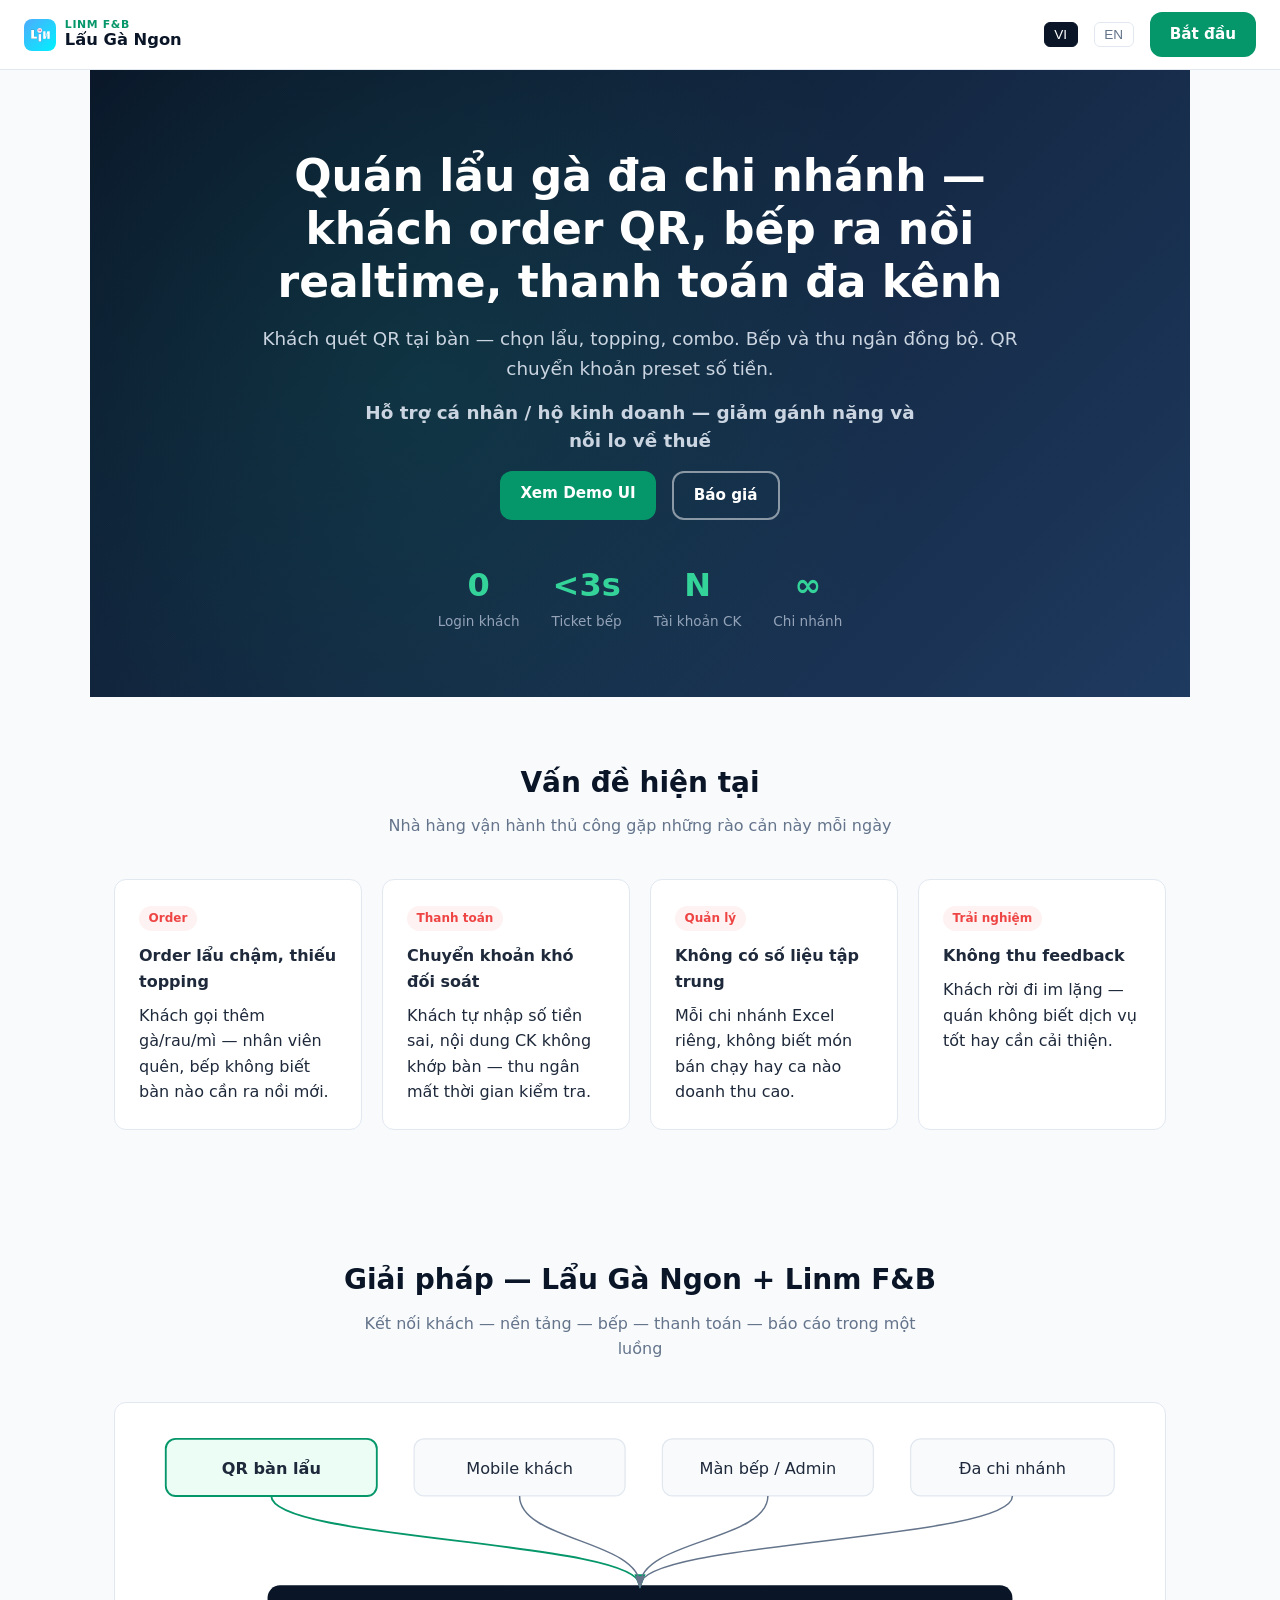
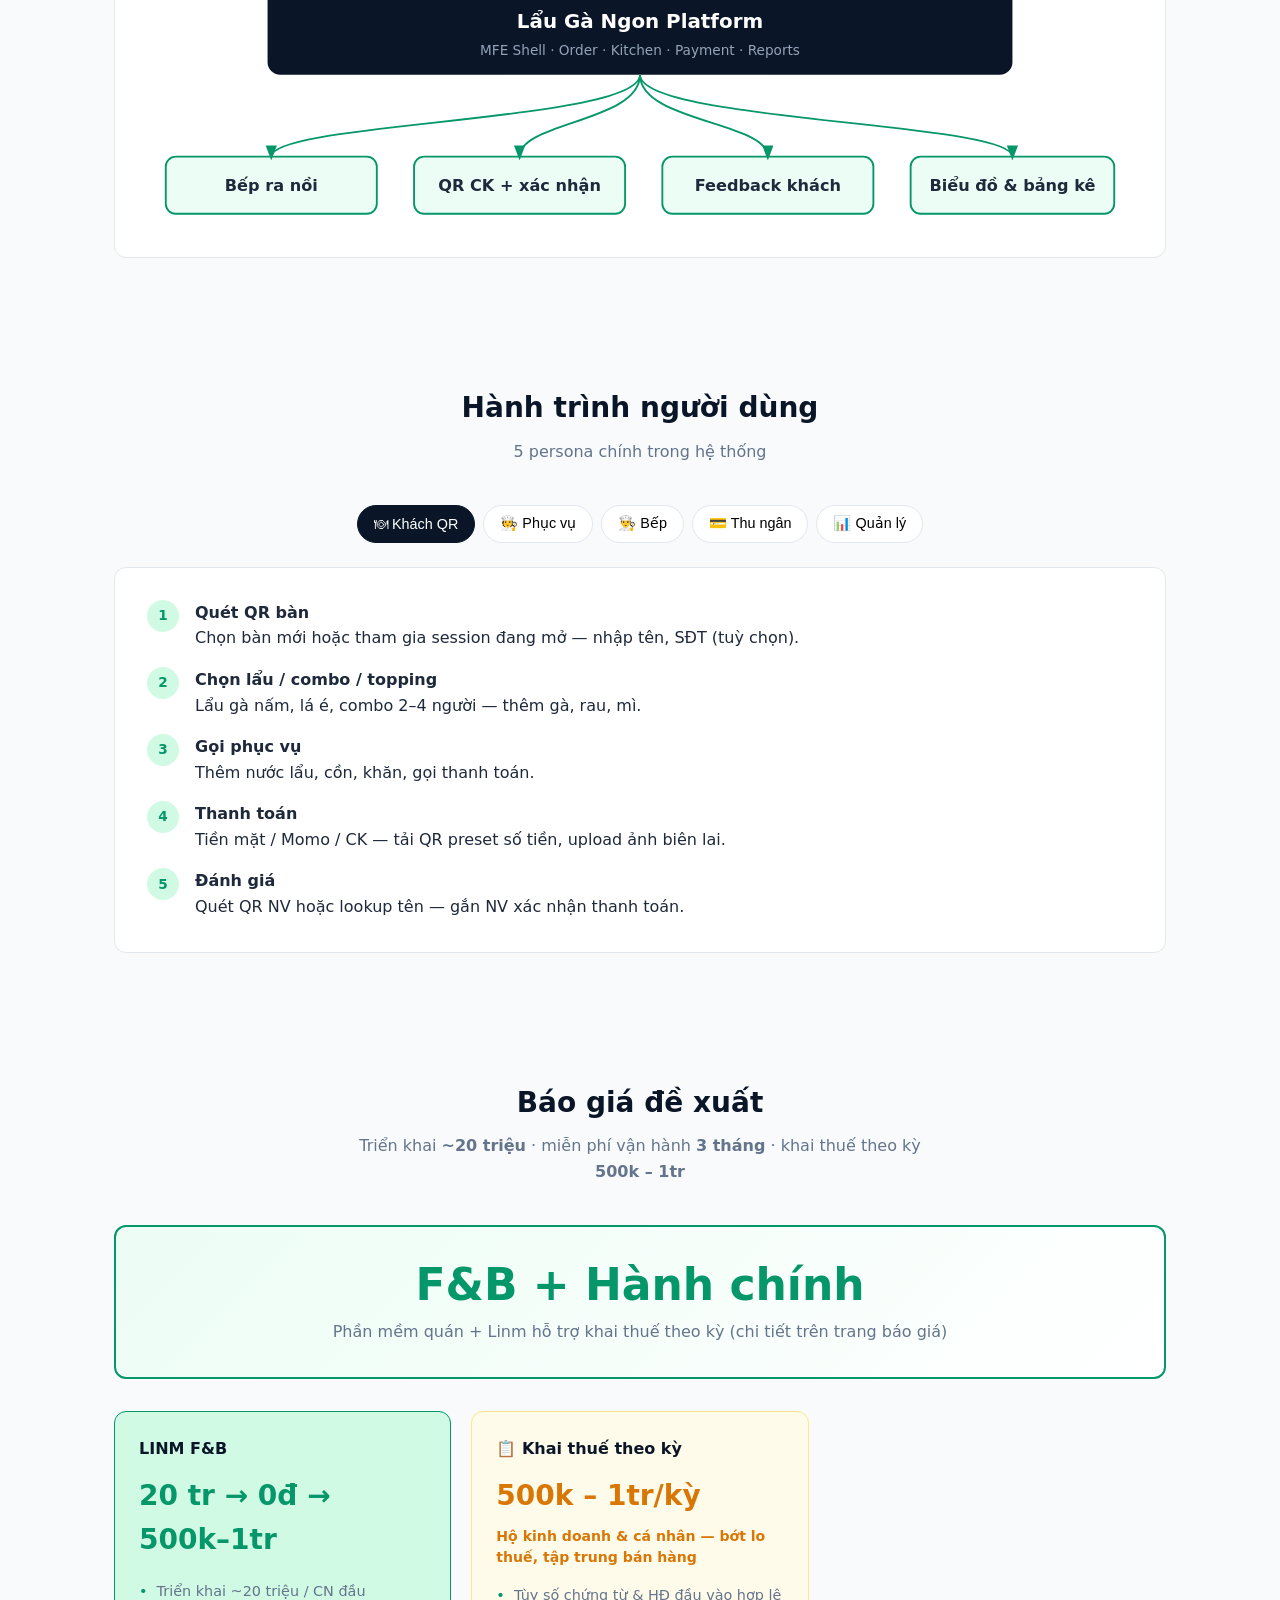
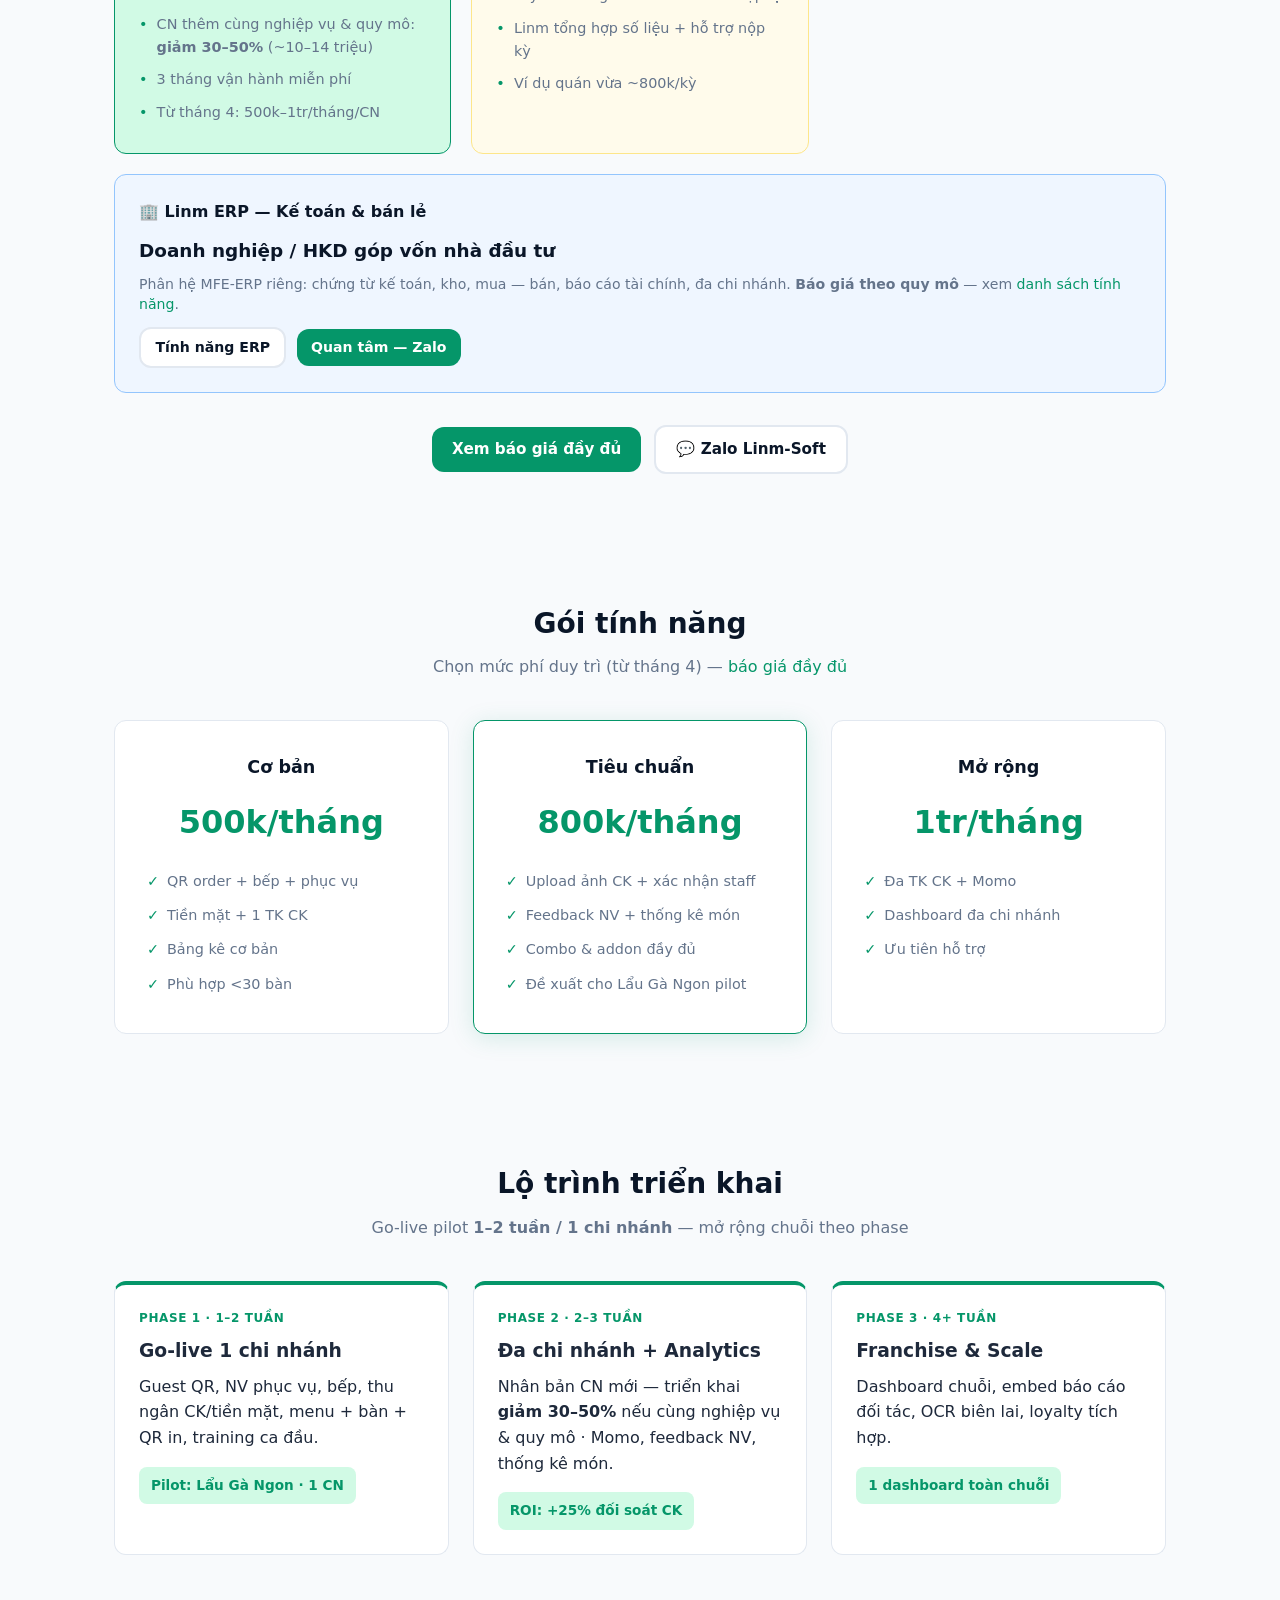
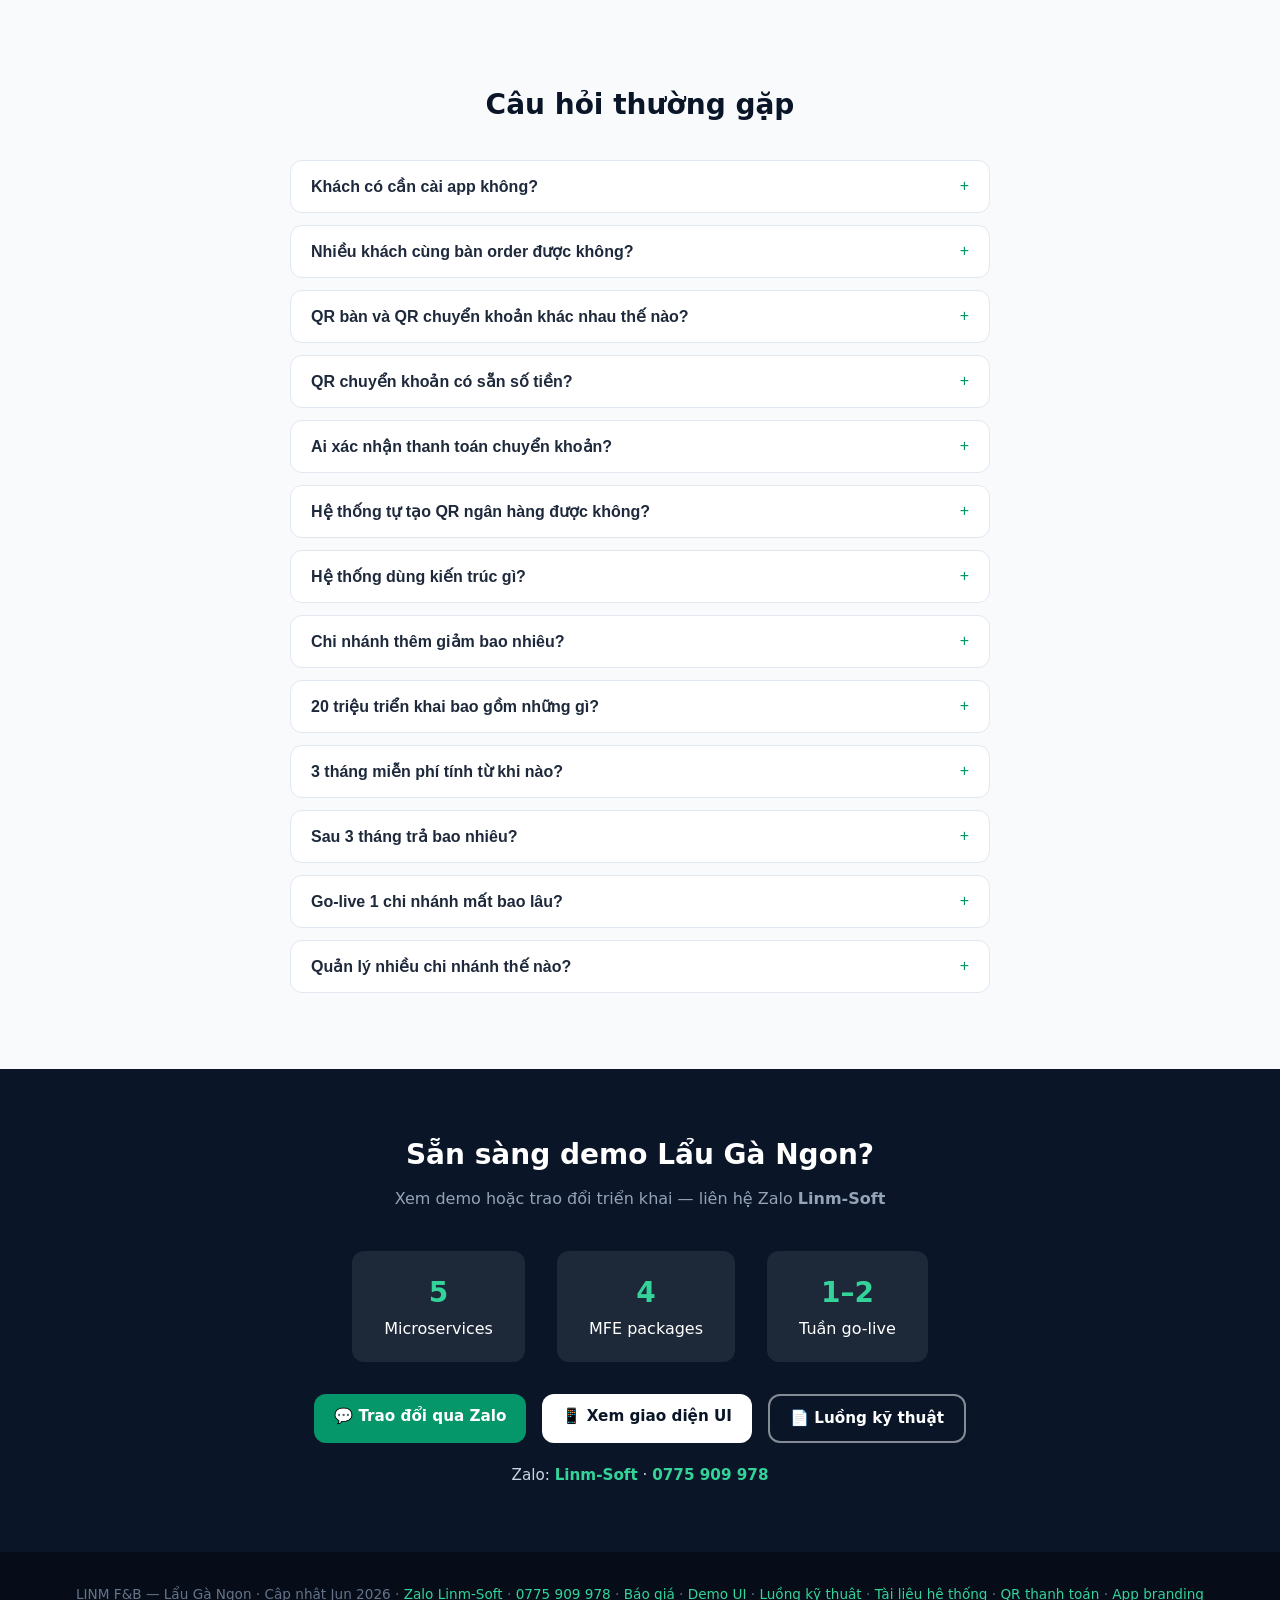
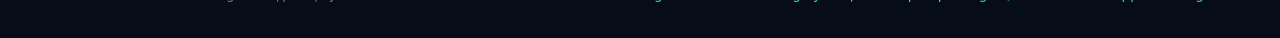
==== index.html @ a2fc127d "fnb-demo@1.0.1 [build #3]" ====
<!DOCTYPE html>
<html lang="vi">
<head>
<meta charset="UTF-8">
<meta name="viewport" content="width=device-width, initial-scale=1.0">
<link rel="icon" href="assets/linm/icon-192.png" type="image/png">
<link rel="apple-touch-icon" href="assets/linm/icon-192.png">
<link rel="stylesheet" href="assets/linm/app-brand.css">
<title>LINM F&amp;B — Lẩu Gà Ngon · Quản lý quán lẩu</title>
<style>
:root {
  --navy:#0a1628; --green:#059669; --green-mid:#34d399;
  --green-light:#d1fae5; --slate:#f8fafc; --slate2:#f1f5f9;
  --border:#e2e8f0; --txt:#1e293b; --txt2:#64748b;
  --red:#ef4444; --red-light:#fef2f2; --amber:#d97706;
  --radius:12px;
}
*,*::before,*::after{box-sizing:border-box;margin:0;padding:0}
html{scroll-behavior:smooth}
body{font-family:system-ui,-apple-system,'Segoe UI',Roboto,sans-serif;color:var(--txt);background:var(--slate);line-height:1.6}
a{color:var(--green);text-decoration:none}
a:hover{text-decoration:underline}

/* Nav */
nav{position:sticky;top:0;z-index:100;background:rgba(255,255,255,.95);backdrop-filter:blur(8px);border-bottom:1px solid var(--border);padding:.75rem 1.5rem;display:flex;align-items:center;justify-content:space-between;flex-wrap:wrap;gap:.5rem}
.logo{font-weight:800;font-size:1.25rem;color:var(--navy)}
.nav-right{display:flex;align-items:center;gap:1rem}
.lang-btn{background:none;border:1px solid var(--border);padding:.25rem .6rem;border-radius:6px;cursor:pointer;font-size:.85rem;color:var(--txt2)}
.lang-btn.active{background:var(--navy);color:#fff;border-color:var(--navy)}
.btn{display:inline-block;padding:.65rem 1.25rem;border-radius:var(--radius);font-weight:600;cursor:pointer;border:none;font-size:.95rem;text-decoration:none}
.btn-primary{background:var(--green);color:#fff}
.btn-primary:hover{background:#047857;text-decoration:none}
.btn-outline{background:#fff;color:var(--navy);border:2px solid var(--border)}
.btn-outline:hover{border-color:var(--green);text-decoration:none}
.hero .btn-outline,#cta .btn-outline{background:transparent;color:#fff;border-color:rgba(255,255,255,.5)}
.hero .btn-outline:hover,#cta .btn-outline:hover{background:rgba(255,255,255,.12);border-color:#fff;color:#fff;text-decoration:none}

/* Hero */
.hero{position:relative;overflow:hidden;background:linear-gradient(135deg,var(--navy) 0%,#1e3a5f 100%);color:#fff;padding:5rem 1.5rem 4rem;text-align:center}
.hero::before{position:absolute;inset:0;pointer-events:none;content:'';background:radial-gradient(circle at 30% 50%,rgba(5,150,105,.15),transparent 60%)}
.hero-inner{position:relative;max-width:800px;margin:0 auto}
.hero h1{font-size:clamp(1.75rem,5vw,2.75rem);margin-bottom:1rem;line-height:1.2}
.hero p{font-size:1.15rem;color:#cbd5e1;margin-bottom:1rem}
.hero-slogan{font-size:1.05rem;color:var(--green-mid);font-weight:600;margin-bottom:1.75rem;line-height:1.5;max-width:36rem;margin-left:auto;margin-right:auto}
.hero-btns{display:flex;gap:1rem;justify-content:center;flex-wrap:wrap;margin-bottom:2.5rem}
.hero-stats{display:flex;gap:2rem;justify-content:center;flex-wrap:wrap}
.stat{text-align:center}
.stat-num{font-size:2rem;font-weight:800;color:var(--green-mid)}
.stat-label{font-size:.85rem;color:#94a3b8}

/* Sections */
section{padding:4rem 1.5rem;max-width:1100px;margin:0 auto}
section h2{font-size:1.75rem;color:var(--navy);margin-bottom:.5rem;text-align:center}
.section-sub{text-align:center;color:var(--txt2);margin-bottom:2.5rem;max-width:600px;margin-left:auto;margin-right:auto}

/* Pain cards */
.pain-grid{display:grid;grid-template-columns:repeat(auto-fit,minmax(240px,1fr));gap:1.25rem}
.pain-card{background:#fff;border:1px solid var(--border);border-radius:var(--radius);padding:1.5rem}
.pain-tag{display:inline-block;background:var(--red-light);color:var(--red);font-size:.75rem;font-weight:700;padding:.2rem .6rem;border-radius:999px;margin-bottom:.75rem}
.pain-card h3{font-size:1rem;margin-bottom:.5rem}

/* Solution SVG wrap */
.svg-wrap{background:#fff;border:1px solid var(--border);border-radius:var(--radius);padding:1rem;overflow-x:auto}

/* Journeys */
.journey-tabs{display:flex;gap:.5rem;justify-content:center;flex-wrap:wrap;margin-bottom:1.5rem}
.journey-tab{background:#fff;border:1px solid var(--border);padding:.6rem 1rem;border-radius:999px;cursor:pointer;font-size:.9rem}
.journey-tab.active{background:var(--navy);color:#fff;border-color:var(--navy)}
.journey-panel{display:none;background:#fff;border:1px solid var(--border);border-radius:var(--radius);padding:2rem}
.journey-panel.active{display:block}
.journey-steps{counter-reset:step;display:flex;flex-direction:column;gap:1rem}
.journey-step{display:flex;gap:1rem;align-items:flex-start}
.step-num{background:var(--green-light);color:var(--green);font-weight:800;width:2rem;height:2rem;border-radius:50%;display:flex;align-items:center;justify-content:center;flex-shrink:0;font-size:.85rem}

/* Tiers */
.tier-grid{display:grid;grid-template-columns:repeat(auto-fit,minmax(280px,1fr));gap:1.5rem}
.tier-card{background:#fff;border:1px solid var(--border);border-radius:var(--radius);padding:2rem;text-align:center}
.tier-card.featured{border-color:var(--green);box-shadow:0 4px 24px rgba(5,150,105,.15)}
.tier-name{font-weight:800;font-size:1.1rem;color:var(--navy);margin-bottom:.5rem}
.tier-price{font-size:2rem;font-weight:800;color:var(--green);margin:1rem 0}
.tier-list{text-align:left;list-style:none;font-size:.9rem;color:var(--txt2)}
.tier-list li{padding:.35rem 0;padding-left:1.25rem;position:relative}
.tier-list li::before{content:'✓';position:absolute;left:0;color:var(--green);font-weight:700}

/* Pricing */
.pricing-hero{background:linear-gradient(135deg,#ecfdf5 0%,#fff 100%);border:2px solid var(--green);border-radius:var(--radius);padding:2rem;text-align:center;margin-bottom:2rem}
.pricing-hero .price-main{font-size:clamp(2rem,6vw,2.75rem);font-weight:800;color:var(--green);line-height:1.2}
.pricing-hero .price-sub{color:var(--txt2);font-size:1rem;margin-top:.5rem}
.pricing-grid{display:grid;grid-template-columns:repeat(auto-fit,minmax(260px,1fr));gap:1.25rem;margin-bottom:2rem}
.price-card{background:#fff;border:1px solid var(--border);border-radius:var(--radius);padding:1.5rem}
.price-card.highlight{border-color:var(--green);background:var(--green-light)}
.price-card h3{font-size:1rem;color:var(--navy);margin-bottom:.75rem}
.price-card .amount{font-size:1.75rem;font-weight:800;color:var(--green);margin:.5rem 0}
.price-card p,.price-card li{font-size:.9rem;color:var(--txt2)}
.price-card ul{list-style:none;margin-top:.75rem}
.price-card li{padding:.3rem 0;padding-left:1.1rem;position:relative}
.price-card li::before{content:'•';position:absolute;left:0;color:var(--green)}
.pricing-timeline{display:flex;gap:0;flex-wrap:wrap;margin:2rem 0;border-radius:var(--radius);overflow:hidden;border:1px solid var(--border)}
.timeline-step{flex:1;min-width:140px;padding:1.25rem;background:#fff;text-align:center;border-right:1px solid var(--border)}
.timeline-step:last-child{border-right:none}
.timeline-step.free{background:var(--green-light)}
.timeline-step .tl-label{font-size:.7rem;font-weight:700;text-transform:uppercase;color:var(--green);letter-spacing:.04em}
.timeline-step .tl-price{font-size:1.35rem;font-weight:800;color:var(--navy);margin:.35rem 0}
.pricing-note{background:#fffbeb;border:1px solid #fde68a;border-radius:var(--radius);padding:1rem 1.25rem;font-size:.9rem;color:#92400e;margin-top:1.5rem}
.pricing-table{width:100%;border-collapse:collapse;font-size:.9rem;background:#fff;border-radius:var(--radius);overflow:hidden;border:1px solid var(--border)}
.pricing-table th,.pricing-table td{padding:.75rem 1rem;text-align:left;border-bottom:1px solid var(--border)}
.pricing-table th{background:#f8fafc;color:var(--txt2);font-weight:600}
.pricing-table tr:last-child td{border-bottom:none}

/* Roadmap */
.roadmap{display:grid;grid-template-columns:repeat(auto-fit,minmax(280px,1fr));gap:1.5rem}
.phase{background:#fff;border:1px solid var(--border);border-radius:var(--radius);padding:1.5rem;border-top:4px solid var(--green)}
.phase-num{font-size:.75rem;font-weight:700;color:var(--green);text-transform:uppercase;letter-spacing:.05em}
.phase h3{margin:.5rem 0}
.roi{background:var(--green-light);color:var(--green);font-size:.85rem;font-weight:600;padding:.5rem .75rem;border-radius:8px;margin-top:1rem;display:inline-block}

/* FAQ */
.faq-item{background:#fff;border:1px solid var(--border);border-radius:var(--radius);margin-bottom:.75rem;overflow:hidden}
.faq-q{width:100%;text-align:left;background:none;border:none;padding:1rem 1.25rem;font-size:1rem;font-weight:600;cursor:pointer;display:flex;justify-content:space-between;color:var(--txt)}
.faq-a{display:none;padding:0 1.25rem 1rem;color:var(--txt2);font-size:.95rem}
.faq-item.open .faq-a{display:block}
.faq-item.open .faq-q::after{content:'−'}
.faq-q::after{content:'+';color:var(--green);font-weight:400}

/* CTA */
#cta{background:var(--navy);color:#fff;text-align:center;padding:4rem 1.5rem;max-width:none}
#cta h2{color:#fff}
#cta .section-sub{color:#94a3b8}
.cta-stats{display:flex;gap:2rem;justify-content:center;flex-wrap:wrap;margin:2rem 0}
.cta-stat{background:rgba(255,255,255,.08);padding:1.25rem 2rem;border-radius:var(--radius)}
.cta-stat-num{font-size:1.75rem;font-weight:800;color:var(--green-mid)}
.cta-btns{display:flex;gap:1rem;justify-content:center;flex-wrap:wrap;margin-top:1.5rem}
.cta-contact{margin-top:1.25rem;font-size:.95rem;color:#cbd5e1;line-height:1.7}
.cta-contact a{color:var(--green-mid);font-weight:600;text-decoration:none}
.cta-contact a:hover{text-decoration:underline}

/* Footer */
footer{background:#060d18;color:#64748b;text-align:center;padding:2rem 1.5rem;font-size:.85rem}
footer a{color:var(--green-mid)}
</style>
</head>
<body>

<nav>
  <a href="index.html" class="app-brand app-brand--nav">
    <img src="assets/linm/logo-128.png" alt="Linm" class="app-brand__icon" width="32" height="32">
    <span class="app-brand__text">
      <span class="app-brand__platform">LINM F&amp;B</span>
      <span class="app-brand__tenant">Lẩu Gà Ngon</span>
    </span>
  </a>
  <div class="nav-right">
    <button class="lang-btn active" onclick="setLang('vi')">VI</button>
    <button class="lang-btn" onclick="setLang('en')">EN</button>
    <a href="#cta" class="btn btn-primary">
      <span class="vi">Bắt đầu</span>
      <span class="en" style="display:none">Get Started</span>
    </a>
  </div>
</nav>

<section class="hero">
  <div class="hero-inner">
    <h1>
      <span class="vi">Quán lẩu gà đa chi nhánh — khách order QR, bếp ra nồi realtime, thanh toán đa kênh</span>
      <span class="en" style="display:none">Multi-branch chicken hot pot — QR order, realtime kitchen, omnichannel pay</span>
    </h1>
    <p>
      <span class="vi">Khách quét QR tại bàn — chọn lẩu, topping, combo. Bếp và thu ngân đồng bộ. QR chuyển khoản preset số tiền.</span>
      <span class="en" style="display:none">Guests scan table QR — pick hot pot, toppings, combos. Kitchen and cashier sync. Preset bank transfer QR.</span>
    </p>
    <p class="hero-slogan">
      <span class="vi">Hỗ trợ cá nhân / hộ kinh doanh — giảm gánh nặng và nỗi lo về thuế</span>
      <span class="en" style="display:none">For individuals &amp; household businesses — lighter load, less tax worry</span>
    </p>
    <div class="hero-btns">
      <a href="app-demo.html" class="btn btn-primary">
        <span class="vi">Xem Demo UI</span>
        <span class="en" style="display:none">View UI Demo</span>
      </a>
      <a href="pricing.html" class="btn btn-outline">
        <span class="vi">Báo giá</span>
        <span class="en" style="display:none">Pricing</span>
      </a>
    </div>
    <div class="hero-stats">
      <div class="stat"><div class="stat-num">0</div><div class="stat-label"><span class="vi">Login khách</span><span class="en" style="display:none">Guest login</span></div></div>
      <div class="stat"><div class="stat-num">&lt;3s</div><div class="stat-label"><span class="vi">Ticket bếp</span><span class="en" style="display:none">Kitchen ticket</span></div></div>
      <div class="stat"><div class="stat-num">N</div><div class="stat-label"><span class="vi">Tài khoản CK</span><span class="en" style="display:none">Bank accounts</span></div></div>
      <div class="stat"><div class="stat-num">∞</div><div class="stat-label"><span class="vi">Chi nhánh</span><span class="en" style="display:none">Branches</span></div></div>
    </div>
  </div>
</section>

<section id="pain">
  <h2><span class="vi">Vấn đề hiện tại</span><span class="en" style="display:none">Current Pain Points</span></h2>
  <p class="section-sub"><span class="vi">Nhà hàng vận hành thủ công gặp những rào cản này mỗi ngày</span><span class="en" style="display:none">Restaurants running manual ops hit these walls every day</span></p>
  <div class="pain-grid">
    <div class="pain-card">
      <span class="pain-tag"><span class="vi">Order</span><span class="en" style="display:none">Ordering</span></span>
      <h3><span class="vi">Order lẩu chậm, thiếu topping</span><span class="en" style="display:none">Slow hot pot orders, missing toppings</span></h3>
      <p><span class="vi">Khách gọi thêm gà/rau/mì — nhân viên quên, bếp không biết bàn nào cần ra nồi mới.</span><span class="en" style="display:none">Extra chicken/veg/noodles — staff forgets, kitchen misses which table needs a new pot.</span></p>
    </div>
    <div class="pain-card">
      <span class="pain-tag"><span class="vi">Thanh toán</span><span class="en" style="display:none">Payment</span></span>
      <h3><span class="vi">Chuyển khoản khó đối soát</span><span class="en" style="display:none">Transfer reconciliation pain</span></h3>
      <p><span class="vi">Khách tự nhập số tiền sai, nội dung CK không khớp bàn — thu ngân mất thời gian kiểm tra.</span><span class="en" style="display:none">Wrong amounts, mismatched transfer notes — cashier wastes time verifying.</span></p>
    </div>
    <div class="pain-card">
      <span class="pain-tag"><span class="vi">Quản lý</span><span class="en" style="display:none">Management</span></span>
      <h3><span class="vi">Không có số liệu tập trung</span><span class="en" style="display:none">No centralized data</span></h3>
      <p><span class="vi">Mỗi chi nhánh Excel riêng, không biết món bán chạy hay ca nào doanh thu cao.</span><span class="en" style="display:none">Each branch uses spreadsheets — no insight on bestsellers or peak shifts.</span></p>
    </div>
    <div class="pain-card">
      <span class="pain-tag"><span class="vi">Trải nghiệm</span><span class="en" style="display:none">Experience</span></span>
      <h3><span class="vi">Không thu feedback</span><span class="en" style="display:none">Lost feedback</span></h3>
      <p><span class="vi">Khách rời đi im lặng — quán không biết dịch vụ tốt hay cần cải thiện.</span><span class="en" style="display:none">Guests leave silently — no signal on service quality.</span></p>
    </div>
  </div>
</section>

<section id="solution">
  <h2><span class="vi">Giải pháp — Lẩu Gà Ngon + Linm F&amp;B</span><span class="en" style="display:none">Solution — Lau Ga Ngon + Linm F&amp;B</span></h2>
  <p class="section-sub"><span class="vi">Kết nối khách — nền tảng — bếp — thanh toán — báo cáo trong một luồng</span><span class="en" style="display:none">Connect guest — platform — kitchen — payment — reports in one flow</span></p>
  <div class="svg-wrap vi">
    <svg viewBox="0 0 820 334" width="100%" xmlns="http://www.w3.org/2000/svg">
      <defs>
        <marker id="ah-vi-g" markerWidth="8" markerHeight="8" refX="6" refY="3" orient="auto"><path d="M0,0 L0,6 L8,3 z" fill="#059669"/></marker>
        <marker id="ah-vi-s" markerWidth="8" markerHeight="8" refX="6" refY="3" orient="auto"><path d="M0,0 L0,6 L8,3 z" fill="#64748b"/></marker>
      </defs>
      <!-- Sources -->
      <rect x="28" y="16" width="170" height="46" rx="8" fill="#ecfdf5" stroke="#059669" stroke-width="1.5"/>
      <text x="113" y="44" text-anchor="middle" font-size="13" fill="#1e293b" font-weight="600">QR bàn lẩu</text>
      <rect x="228" y="16" width="170" height="46" rx="8" fill="#f8fafc" stroke="#e2e8f0"/>
      <text x="313" y="44" text-anchor="middle" font-size="13" fill="#1e293b">Mobile khách</text>
      <rect x="428" y="16" width="170" height="46" rx="8" fill="#f8fafc" stroke="#e2e8f0"/>
      <text x="513" y="44" text-anchor="middle" font-size="13" fill="#1e293b">Màn bếp / Admin</text>
      <rect x="628" y="16" width="164" height="46" rx="8" fill="#f8fafc" stroke="#e2e8f0"/>
      <text x="710" y="44" text-anchor="middle" font-size="13" fill="#1e293b">Đa chi nhánh</text>
      <!-- Platform -->
      <rect x="110" y="134" width="600" height="72" rx="10" fill="#0a1628"/>
      <text x="410" y="168" text-anchor="middle" font-size="16" fill="#fff" font-weight="700">Lẩu Gà Ngon Platform</text>
      <text x="410" y="190" text-anchor="middle" font-size="11" fill="#94a3b8">MFE Shell · Order · Kitchen · Payment · Reports</text>
      <!-- Outputs -->
      <rect x="28" y="272" width="170" height="46" rx="8" fill="#ecfdf5" stroke="#059669" stroke-width="1.5"/>
      <text x="113" y="300" text-anchor="middle" font-size="13" fill="#1e293b" font-weight="600">Bếp ra nồi</text>
      <rect x="228" y="272" width="170" height="46" rx="8" fill="#ecfdf5" stroke="#059669" stroke-width="1.5"/>
      <text x="313" y="300" text-anchor="middle" font-size="13" fill="#1e293b" font-weight="600">QR CK + xác nhận</text>
      <rect x="428" y="272" width="170" height="46" rx="8" fill="#ecfdf5" stroke="#059669" stroke-width="1.5"/>
      <text x="513" y="300" text-anchor="middle" font-size="13" fill="#1e293b" font-weight="600">Feedback khách</text>
      <rect x="628" y="272" width="164" height="46" rx="8" fill="#ecfdf5" stroke="#059669" stroke-width="1.5"/>
      <text x="710" y="300" text-anchor="middle" font-size="13" fill="#1e293b" font-weight="600">Biểu đồ &amp; bảng kê</text>
      <!-- Arrows source to platform -->
      <path d="M 113,62 C 113,98 410,98 410,134" fill="none" stroke="#059669" stroke-width="1.5" marker-end="url(#ah-vi-g)"/>
      <path d="M 313,62 C 313,98 410,98 410,134" fill="none" stroke="#64748b" stroke-width="1.2" marker-end="url(#ah-vi-s)"/>
      <path d="M 513,62 C 513,98 410,98 410,134" fill="none" stroke="#64748b" stroke-width="1.2" marker-end="url(#ah-vi-s)"/>
      <path d="M 710,62 C 710,98 410,98 410,134" fill="none" stroke="#64748b" stroke-width="1.2" marker-end="url(#ah-vi-s)"/>
      <!-- Arrows platform to outputs -->
      <path d="M 410,206 C 410,244 113,244 113,272" fill="none" stroke="#059669" stroke-width="1.5" marker-end="url(#ah-vi-g)"/>
      <path d="M 410,206 C 410,244 313,244 313,272" fill="none" stroke="#059669" stroke-width="1.5" marker-end="url(#ah-vi-g)"/>
      <path d="M 410,206 C 410,244 513,244 513,272" fill="none" stroke="#059669" stroke-width="1.5" marker-end="url(#ah-vi-g)"/>
      <path d="M 410,206 C 410,244 710,244 710,272" fill="none" stroke="#059669" stroke-width="1.5" marker-end="url(#ah-vi-g)"/>
    </svg>
  </div>
  <div class="svg-wrap en" style="display:none">
    <svg viewBox="0 0 820 334" width="100%" xmlns="http://www.w3.org/2000/svg">
      <defs>
        <marker id="ah-en-g" markerWidth="8" markerHeight="8" refX="6" refY="3" orient="auto"><path d="M0,0 L0,6 L8,3 z" fill="#059669"/></marker>
        <marker id="ah-en-s" markerWidth="8" markerHeight="8" refX="6" refY="3" orient="auto"><path d="M0,0 L0,6 L8,3 z" fill="#64748b"/></marker>
      </defs>
      <rect x="28" y="16" width="170" height="46" rx="8" fill="#ecfdf5" stroke="#059669" stroke-width="1.5"/>
      <text x="113" y="44" text-anchor="middle" font-size="13" fill="#1e293b" font-weight="600">Table QR</text>
      <rect x="228" y="16" width="170" height="46" rx="8" fill="#f8fafc" stroke="#e2e8f0"/>
      <text x="313" y="44" text-anchor="middle" font-size="13" fill="#1e293b">Guest mobile</text>
      <rect x="428" y="16" width="170" height="46" rx="8" fill="#f8fafc" stroke="#e2e8f0"/>
      <text x="513" y="44" text-anchor="middle" font-size="13" fill="#1e293b">Kitchen / Admin</text>
      <rect x="628" y="16" width="164" height="46" rx="8" fill="#f8fafc" stroke="#e2e8f0"/>
      <text x="710" y="44" text-anchor="middle" font-size="13" fill="#1e293b">Multi-branch</text>
      <rect x="110" y="134" width="600" height="72" rx="10" fill="#0a1628"/>
      <text x="410" y="168" text-anchor="middle" font-size="16" fill="#fff" font-weight="700">Lẩu Gà Ngon Platform</text>
      <text x="410" y="190" text-anchor="middle" font-size="11" fill="#94a3b8">MFE Shell · Order · Kitchen · Payment · Reports</text>
      <rect x="28" y="272" width="170" height="46" rx="8" fill="#ecfdf5" stroke="#059669" stroke-width="1.5"/>
      <text x="113" y="300" text-anchor="middle" font-size="13" fill="#1e293b" font-weight="600">Realtime kitchen</text>
      <rect x="228" y="272" width="170" height="46" rx="8" fill="#ecfdf5" stroke="#059669" stroke-width="1.5"/>
      <text x="313" y="300" text-anchor="middle" font-size="13" fill="#1e293b" font-weight="600">Transfer QR + confirm</text>
      <rect x="428" y="272" width="170" height="46" rx="8" fill="#ecfdf5" stroke="#059669" stroke-width="1.5"/>
      <text x="513" y="300" text-anchor="middle" font-size="13" fill="#1e293b" font-weight="600">Guest feedback</text>
      <rect x="628" y="272" width="164" height="46" rx="8" fill="#ecfdf5" stroke="#059669" stroke-width="1.5"/>
      <text x="710" y="300" text-anchor="middle" font-size="13" fill="#1e293b" font-weight="600">Charts &amp; ledger</text>
      <path d="M 113,62 C 113,98 410,98 410,134" fill="none" stroke="#059669" stroke-width="1.5" marker-end="url(#ah-en-g)"/>
      <path d="M 313,62 C 313,98 410,98 410,134" fill="none" stroke="#64748b" stroke-width="1.2" marker-end="url(#ah-en-s)"/>
      <path d="M 513,62 C 513,98 410,98 410,134" fill="none" stroke="#64748b" stroke-width="1.2" marker-end="url(#ah-en-s)"/>
      <path d="M 710,62 C 710,98 410,98 410,134" fill="none" stroke="#64748b" stroke-width="1.2" marker-end="url(#ah-en-s)"/>
      <path d="M 410,206 C 410,244 113,244 113,272" fill="none" stroke="#059669" stroke-width="1.5" marker-end="url(#ah-en-g)"/>
      <path d="M 410,206 C 410,244 313,244 313,272" fill="none" stroke="#059669" stroke-width="1.5" marker-end="url(#ah-en-g)"/>
      <path d="M 410,206 C 410,244 513,244 513,272" fill="none" stroke="#059669" stroke-width="1.5" marker-end="url(#ah-en-g)"/>
      <path d="M 410,206 C 410,244 710,244 710,272" fill="none" stroke="#059669" stroke-width="1.5" marker-end="url(#ah-en-g)"/>
    </svg>
  </div>
</section>

<section id="journeys">
  <h2><span class="vi">Hành trình người dùng</span><span class="en" style="display:none">User Journeys</span></h2>
  <p class="section-sub"><span class="vi">5 persona chính trong hệ thống</span><span class="en" style="display:none">Five key personas in the system</span></p>
  <div class="journey-tabs">
    <button class="journey-tab active" onclick="switchJourney(this,'j1')">🍽 <span class="vi">Khách QR</span><span class="en" style="display:none">Guest QR</span></button>
    <button class="journey-tab" onclick="switchJourney(this,'j5')">🧑‍🍳 <span class="vi">Phục vụ</span><span class="en" style="display:none">Waiter</span></button>
    <button class="journey-tab" onclick="switchJourney(this,'j2')">👨‍🍳 <span class="vi">Bếp</span><span class="en" style="display:none">Kitchen</span></button>
    <button class="journey-tab" onclick="switchJourney(this,'j3')">💳 <span class="vi">Thu ngân</span><span class="en" style="display:none">Cashier</span></button>
    <button class="journey-tab" onclick="switchJourney(this,'j4')">📊 <span class="vi">Quản lý</span><span class="en" style="display:none">Manager</span></button>
  </div>
  <div id="j1" class="journey-panel active">
    <div class="journey-steps">
      <div class="journey-step"><div class="step-num">1</div><div><strong><span class="vi">Quét QR bàn</span><span class="en" style="display:none">Scan table QR</span></strong><br><span class="vi">Chọn bàn mới hoặc tham gia session đang mở — nhập tên, SĐT (tuỳ chọn).</span><span class="en" style="display:none">New table or join open session — name, optional phone.</span></div></div>
      <div class="journey-step"><div class="step-num">2</div><div><strong><span class="vi">Chọn lẩu / combo / topping</span><span class="en" style="display:none">Pick hot pot / combo / toppings</span></strong><br><span class="vi">Lẩu gà nấm, lá é, combo 2–4 người — thêm gà, rau, mì.</span><span class="en" style="display:none">Mushroom pot, basil pot, 2–4 pax combos — extra chicken, veg, noodles.</span></div></div>
      <div class="journey-step"><div class="step-num">3</div><div><strong><span class="vi">Gọi phục vụ</span><span class="en" style="display:none">Call service</span></strong><br><span class="vi">Thêm nước lẩu, cồn, khăn, gọi thanh toán.</span><span class="en" style="display:none">More broth, fuel, napkins, request bill.</span></div></div>
      <div class="journey-step"><div class="step-num">4</div><div><strong><span class="vi">Thanh toán</span><span class="en" style="display:none">Pay</span></strong><br><span class="vi">Tiền mặt / Momo / CK — tải QR preset số tiền, upload ảnh biên lai.</span><span class="en" style="display:none">Cash / Momo / bank — download preset QR, upload proof.</span></div></div>
      <div class="journey-step"><div class="step-num">5</div><div><strong><span class="vi">Đánh giá</span><span class="en" style="display:none">Feedback</span></strong><br><span class="vi">Quét QR NV hoặc lookup tên — gắn NV xác nhận thanh toán.</span><span class="en" style="display:none">Scan staff QR or name lookup — tied to payment confirmer.</span></div></div>
    </div>
  </div>
  <div id="j5" class="journey-panel">
    <div class="journey-steps">
      <div class="journey-step"><div class="step-num">1</div><div><strong><span class="vi">Đăng nhập JWT</span><span class="en" style="display:none">JWT login</span></strong><br><span class="vi">Nhân viên phục vụ bắt buộc login — khách QR không cần.</span><span class="en" style="display:none">Waiters must login — guests do not.</span></div></div>
      <div class="journey-step"><div class="step-num">2</div><div><strong><span class="vi">Xác nhận order</span><span class="en" style="display:none">Confirm order</span></strong><br><span class="vi">Duyệt order QR trước khi gửi bếp.</span><span class="en" style="display:none">Approve guest QR orders before kitchen.</span></div></div>
      <div class="journey-step"><div class="step-num">3</div><div><strong><span class="vi">Xác nhận phục vụ</span><span class="en" style="display:none">Confirm service</span></strong><br><span class="vi">Nước lẩu, lau bàn, hoàn trả, TT — scan hoặc bấm xác nhận.</span><span class="en" style="display:none">Broth, clean, return, pay — scan or tap confirm.</span></div></div>
      <div class="journey-step"><div class="step-num">4</div><div><strong><span class="vi">Dọn bàn</span><span class="en" style="display:none">Table reset</span></strong><br><span class="vi">Xác nhận vệ sinh sau khi khách rời.</span><span class="en" style="display:none">Confirm cleanup after guests leave.</span></div></div>
      <div class="journey-step"><div class="step-num">5</div><div><strong><span class="vi">Join bàn · điểm ca 60/40</span><span class="en" style="display:none">Join table · 60/40 shift score</span></strong><br><span class="vi">Nhiều NV cùng bàn — 60% join phục vụ, 40% full ca trách nhiệm.</span><span class="en" style="display:none">Multiple staff per table — 60% join, 40% full-shift duty.</span></div></div>
    </div>
  </div>
  <div id="j2" class="journey-panel">
    <div class="journey-steps">
      <div class="journey-step"><div class="step-num">1</div><div><span class="vi">Nhận ticket — lẩu chín / món thêm / đồ uống, nhóm theo bàn.</span><span class="en" style="display:none">Receive tickets — hot pot / extras / drinks, by table.</span></div></div>
      <div class="journey-step"><div class="step-num">2</div><div><span class="vi">Xác nhận → "Ra nồi lẩu" / chế biến món thêm.</span><span class="en" style="display:none">Confirm → "Serve pot" / prep extras.</span></div></div>
      <div class="journey-step"><div class="step-num">3</div><div><span class="vi">Hoàn thành → khách thấy cập nhật trên PWA.</span><span class="en" style="display:none">Complete → guest sees update on PWA.</span></div></div>
    </div>
  </div>
  <div id="j3" class="journey-panel">
    <div class="journey-steps">
      <div class="journey-step"><div class="step-num">1</div><div><span class="vi">Nhận thông báo "Chờ xác nhận CK" kèm ảnh biên lai.</span><span class="en" style="display:none">Alert "Pending transfer" with proof image.</span></div></div>
      <div class="journey-step"><div class="step-num">2</div><div><span class="vi">Đối chiếu số tiền + nội dung QR chuyển khoản.</span><span class="en" style="display:none">Match amount + transfer QR reference.</span></div></div>
      <div class="journey-step"><div class="step-num">3</div><div><span class="vi">Xác nhận → đóng session → kích hoạt feedback khách.</span><span class="en" style="display:none">Confirm → close session → trigger guest feedback.</span></div></div>
    </div>
  </div>
  <div id="j4" class="journey-panel">
    <div class="journey-steps">
      <div class="journey-step"><div class="step-num">1</div><div><span class="vi">Đăng nhập quản lý JWT.</span><span class="en" style="display:none">Manager JWT login.</span></div></div>
      <div class="journey-step"><div class="step-num">2</div><div><span class="vi">Cấu hình bàn + QR, menu, combo, tài khoản thanh toán (preview QR).</span><span class="en" style="display:none">Configure tables + QR, menu, combos, payment accounts (QR preview).</span></div></div>
      <div class="journey-step"><div class="step-num">3</div><div><span class="vi">Xem bảng kê thanh toán, biểu đồ doanh thu và thống kê món ưa thích (top món, topping).</span><span class="en" style="display:none">Payment ledger, revenue charts, and menu analytics (top dishes, addons).</span></div></div>
      <div class="journey-step"><div class="step-num">4</div><div><span class="vi">Tab Đánh giá NV — điểm feedback, vai trò join/full ca, tỷ lệ 60/40.</span><span class="en" style="display:none">Staff ratings tab — feedback scores, join/full roles, 60/40 split.</span></div></div>
    </div>
  </div>
</section>

<section id="pricing">
  <h2><span class="vi">Báo giá đề xuất</span><span class="en" style="display:none">Pricing proposal</span></h2>
  <p class="section-sub"><span class="vi">Triển khai <strong>~20 triệu</strong> · miễn phí vận hành <strong>3 tháng</strong> · khai thuế theo kỳ <strong>500k – 1tr</strong></span><span class="en" style="display:none">Setup <strong>~20M</strong> · <strong>3 months free</strong> · tax filing <strong>500k–1M/period</strong></span></p>

  <div class="pricing-hero">
    <div class="price-main"><span class="vi">F&amp;B + Hành chính</span><span class="en" style="display:none">F&amp;B + Admin</span></div>
    <div class="price-sub"><span class="vi">Phần mềm quán + Linm hỗ trợ khai thuế theo kỳ (chi tiết trên trang báo giá)</span><span class="en" style="display:none">Restaurant software + periodic tax filing support — see pricing page</span></div>
  </div>

  <div class="pricing-grid">
    <div class="price-card highlight">
      <h3><span class="vi">LINM F&amp;B</span><span class="en" style="display:none">LINM F&amp;B</span></h3>
      <p class="amount">20 tr → 0đ → 500k–1tr</p>
      <ul>
        <li><span class="vi">Triển khai ~20 triệu / CN đầu</span><span class="en" style="display:none">~20M setup first branch</span></li>
        <li><span class="vi">CN thêm cùng nghiệp vụ &amp; quy mô: <strong>giảm 30–50%</strong> (~10–14 triệu)</span><span class="en" style="display:none">Extra same-model branches: <strong>30–50% off</strong> (~10–14M)</span></li>
        <li><span class="vi">3 tháng vận hành miễn phí</span><span class="en" style="display:none">3 months free ops</span></li>
        <li><span class="vi">Từ tháng 4: 500k–1tr/tháng/CN</span><span class="en" style="display:none">From month 4: 500k–1M/mo</span></li>
      </ul>
    </div>
    <div class="price-card" style="background:#fffbeb;border-color:#fde68a">
      <h3><span class="vi">📋 Khai thuế theo kỳ</span><span class="en" style="display:none">📋 Periodic tax filing</span></h3>
      <p class="amount" style="color:var(--amber)">500k – 1tr/kỳ</p>
      <p style="font-size:.88rem;color:var(--amber);font-weight:600;margin:.5rem 0 .75rem;line-height:1.45"><span class="vi">Hộ kinh doanh &amp; cá nhân — bớt lo thuế, tập trung bán hàng</span><span class="en" style="display:none">Household businesses — focus on sales, not tax stress</span></p>
      <ul>
        <li><span class="vi">Tùy số chứng từ &amp; HĐ đầu vào hợp lệ</span><span class="en" style="display:none">By valid voucher/invoice volume</span></li>
        <li><span class="vi">Linm tổng hợp số liệu + hỗ trợ nộp kỳ</span><span class="en" style="display:none">Data rollup + filing assist</span></li>
        <li><span class="vi">Ví dụ quán vừa ~800k/kỳ</span><span class="en" style="display:none">e.g. ~800k/period medium venue</span></li>
      </ul>
    </div>
    <div class="price-card" style="background:#eff6ff;border-color:#93c5fd;grid-column:1/-1">
      <h3><span class="vi">🏢 Linm ERP — Kế toán &amp; bán lẻ</span><span class="en" style="display:none">🏢 Linm ERP — Accounting &amp; retail</span></h3>
      <p class="amount" style="color:var(--navy);font-size:1.15rem"><span class="vi">Doanh nghiệp / HKD góp vốn nhà đầu tư</span><span class="en" style="display:none">Companies / HKD with investor capital</span></p>
      <p style="font-size:.88rem;color:var(--txt2);margin:.5rem 0 .75rem;line-height:1.45"><span class="vi">Phân hệ MFE-ERP riêng: chứng từ kế toán, kho, mua — bán, báo cáo tài chính, đa chi nhánh. <strong>Báo giá theo quy mô</strong> — xem <a href="pricing.html#erp">danh sách tính năng</a>.</span><span class="en" style="display:none">Separate MFE-ERP suite: accounting vouchers, inventory, purchase–sales, financial reports, multi-branch. <strong>Quote by scale</strong> — see <a href="pricing.html#erp">feature list</a>.</span></p>
      <p style="margin-top:.75rem"><a href="pricing.html#erp" class="btn btn-outline" style="font-size:.88rem;padding:.45rem .9rem"><span class="vi">Tính năng ERP</span><span class="en" style="display:none">ERP features</span></a> <a href="https://zalo.me/0775909978" class="btn btn-primary" style="font-size:.88rem;padding:.45rem .9rem;margin-left:.35rem" target="_blank" rel="noopener noreferrer"><span class="vi">Quan tâm — Zalo</span><span class="en" style="display:none">Interested — Zalo</span></a></p>
    </div>
  </div>

  <p style="text-align:center;margin-top:1.5rem">
    <a href="pricing.html" class="btn btn-primary"><span class="vi">Xem báo giá đầy đủ</span><span class="en" style="display:none">Full pricing page</span></a>
    <a href="https://zalo.me/0775909978" class="btn btn-outline" style="margin-left:.5rem" target="_blank" rel="noopener noreferrer">💬 Zalo Linm-Soft</a>
  </p>
</section>

<section id="tiers">
  <h2><span class="vi">Gói tính năng</span><span class="en" style="display:none">Feature tiers</span></h2>
  <p class="section-sub"><span class="vi">Chọn mức phí duy trì (từ tháng 4) — <a href="pricing.html">báo giá đầy đủ</a></span><span class="en" style="display:none">Monthly tiers (from month 4) — <a href="pricing.html">full pricing</a></span></p>
  <div class="tier-grid">
    <div class="tier-card">
      <div class="tier-name"><span class="vi">Cơ bản</span><span class="en" style="display:none">Basic</span></div>
      <div class="tier-price">500k/tháng</div>
      <ul class="tier-list">
        <li><span class="vi">QR order + bếp + phục vụ</span><span class="en" style="display:none">QR order + kitchen + waiters</span></li>
        <li><span class="vi">Tiền mặt + 1 TK CK</span><span class="en" style="display:none">Cash + 1 bank account</span></li>
        <li><span class="vi">Bảng kê cơ bản</span><span class="en" style="display:none">Basic ledger</span></li>
        <li><span class="vi">Phù hợp &lt;30 bàn</span><span class="en" style="display:none">Under 30 tables</span></li>
      </ul>
    </div>
    <div class="tier-card featured">
      <div class="tier-name"><span class="vi">Tiêu chuẩn</span><span class="en" style="display:none">Standard</span></div>
      <div class="tier-price">800k/tháng</div>
      <ul class="tier-list">
        <li><span class="vi">Upload ảnh CK + xác nhận staff</span><span class="en" style="display:none">Proof upload + staff confirm</span></li>
        <li><span class="vi">Feedback NV + thống kê món</span><span class="en" style="display:none">Staff feedback + menu stats</span></li>
        <li><span class="vi">Combo &amp; addon đầy đủ</span><span class="en" style="display:none">Full combos &amp; addons</span></li>
        <li><span class="vi">Đề xuất cho Lẩu Gà Ngon pilot</span><span class="en" style="display:none">Recommended for pilot</span></li>
      </ul>
    </div>
    <div class="tier-card">
      <div class="tier-name"><span class="vi">Mở rộng</span><span class="en" style="display:none">Scale</span></div>
      <div class="tier-price">1tr/tháng</div>
      <ul class="tier-list">
        <li><span class="vi">Đa TK CK + Momo</span><span class="en" style="display:none">Multi-account + Momo</span></li>
        <li><span class="vi">Dashboard đa chi nhánh</span><span class="en" style="display:none">Multi-branch dashboard</span></li>
        <li><span class="vi">Ưu tiên hỗ trợ</span><span class="en" style="display:none">Priority support</span></li>
      </ul>
    </div>
  </div>
</section>

<section id="roadmap">
  <h2><span class="vi">Lộ trình triển khai</span><span class="en" style="display:none">Implementation Roadmap</span></h2>
  <p class="section-sub"><span class="vi">Go-live pilot <strong>1–2 tuần / 1 chi nhánh</strong> — mở rộng chuỗi theo phase</span><span class="en" style="display:none">Pilot go-live <strong>1–2 weeks / 1 branch</strong> — chain rollout by phase</span></p>
  <div class="roadmap">
    <div class="phase">
      <div class="phase-num">Phase 1 · 1–2 tuần</div>
      <h3><span class="vi">Go-live 1 chi nhánh</span><span class="en" style="display:none">Single-branch go-live</span></h3>
      <p><span class="vi">Guest QR, NV phục vụ, bếp, thu ngân CK/tiền mặt, menu + bàn + QR in, training ca đầu.</span><span class="en" style="display:none">Guest QR, waiters, kitchen, cashier cash/transfer, menu + tables + printed QR, first-shift training.</span></p>
      <span class="roi"><span class="vi">Pilot: Lẩu Gà Ngon · 1 CN</span><span class="en" style="display:none">Pilot: Lau Ga Ngon · 1 branch</span></span>
    </div>
    <div class="phase">
      <div class="phase-num">Phase 2 · 2–3 tuần</div>
      <h3><span class="vi">Đa chi nhánh + Analytics</span><span class="en" style="display:none">Multi-branch + Analytics</span></h3>
      <p><span class="vi">Nhân bản CN mới — triển khai <strong>giảm 30–50%</strong> nếu cùng nghiệp vụ &amp; quy mô · Momo, feedback NV, thống kê món.</span><span class="en" style="display:none">Clone branches — <strong>30–50% off</strong> setup for same model &amp; size · Momo, staff feedback, menu stats.</span></p>
      <span class="roi">ROI: +25% đối soát CK</span>
    </div>
    <div class="phase">
      <div class="phase-num">Phase 3 · 4+ tuần</div>
      <h3><span class="vi">Franchise &amp; Scale</span><span class="en" style="display:none">Franchise &amp; Scale</span></h3>
      <p><span class="vi">Dashboard chuỗi, embed báo cáo đối tác, OCR biên lai, loyalty tích hợp.</span><span class="en" style="display:none">Chain dashboard, partner report embed, receipt OCR, loyalty integration.</span></p>
      <span class="roi"><span class="vi">1 dashboard toàn chuỗi</span><span class="en" style="display:none">One chain-wide dashboard</span></span>
    </div>
  </div>
</section>

<section id="faq">
  <h2><span class="vi">Câu hỏi thường gặp</span><span class="en" style="display:none">FAQ</span></h2>
  <div style="max-width:700px;margin:2rem auto 0">
    <div class="faq-item"><button class="faq-q" onclick="toggleFaq(this)"><span class="vi">Khách có cần cài app không?</span><span class="en" style="display:none">Do guests need an app?</span></button><div class="faq-a"><span class="vi">Không — PWA qua trình duyệt sau khi quét QR bàn.</span><span class="en" style="display:none">No — browser PWA after scanning table QR.</span></div></div>
    <div class="faq-item"><button class="faq-q" onclick="toggleFaq(this)"><span class="vi">Nhiều khách cùng bàn order được không?</span><span class="en" style="display:none">Can multiple guests order at one table?</span></button><div class="faq-a"><span class="vi">Có — join cùng session hoặc tạo session mới tùy cấu hình bàn.</span><span class="en" style="display:none">Yes — join same session or start new per table config.</span></div></div>
    <div class="faq-item"><button class="faq-q" onclick="toggleFaq(this)"><span class="vi">QR bàn và QR chuyển khoản khác nhau thế nào?</span><span class="en" style="display:none">Table QR vs transfer QR?</span></button><div class="faq-a"><span class="vi"><strong>QR bàn</strong> mở menu order trên điện thoại. <strong>QR chuyển khoản</strong> sinh khi thanh toán bill — có sẵn số tiền và nội dung; khách quét bằng app ngân hàng.</span><span class="en" style="display:none"><strong>Table QR</strong> opens the order menu. <strong>Transfer QR</strong> is generated at checkout with preset amount and reference for banking apps.</span></div></div>
    <div class="faq-item"><button class="faq-q" onclick="toggleFaq(this)"><span class="vi">QR chuyển khoản có sẵn số tiền?</span><span class="en" style="display:none">Does transfer QR include preset amount?</span></button><div class="faq-a"><span class="vi">Có — hệ thống tự tạo QR chuẩn ngân hàng với số tiền và nội dung bill; khách tải ảnh QR hoặc quét trực tiếp trên app NH.</span><span class="en" style="display:none">Yes — Linm generates a bank-standard QR with amount and bill reference; guests scan with their banking app or save the image.</span></div></div>
    <div class="faq-item"><button class="faq-q" onclick="toggleFaq(this)"><span class="vi">Ai xác nhận thanh toán chuyển khoản?</span><span class="en" style="display:none">Who confirms bank transfers?</span></button><div class="faq-a"><span class="vi">Thu ngân hoặc quản lý <strong>đối soát tay</strong>: so số tiền, nội dung CK và ảnh biên lai (nếu khách upload) trên màn hình quản lý — phase pilot <strong>chưa</strong> kết nối API ngân hàng.</span><span class="en" style="display:none">Cashier or manager <strong>manually reconciles</strong> amount, transfer note, and proof photo on the admin screen — pilot phase has <strong>no</strong> bank API yet.</span></div></div>
    <div class="faq-item"><button class="faq-q" onclick="toggleFaq(this)"><span class="vi">Hệ thống tự tạo QR ngân hàng được không?</span><span class="en" style="display:none">Does Linm generate bank QR itself?</span></button><div class="faq-a"><span class="vi">Có — Linm tự sinh QR trên server theo chuẩn liên ngân hàng (NAPAS/EMV), không phụ thuộc dịch vụ QR bên thứ ba. Quản lý cấu hình BIN + số TK chi nhánh và xem preview trước go-live.</span><span class="en" style="display:none">Yes — Linm builds QR on the server using the national interbank standard (NAPAS/EMV), without third-party QR services. Managers configure branch accounts and preview before go-live.</span></div></div>
    <div class="faq-item"><button class="faq-q" onclick="toggleFaq(this)"><span class="vi">Hệ thống dùng kiến trúc gì?</span><span class="en" style="display:none">What architecture is used?</span></button><div class="faq-a"><span class="vi">Microfrontend Linm (single-spa) + .NET 8 microservices — chuẩn hóa khi confirm demo.</span><span class="en" style="display:none">Linm MFE (single-spa) + .NET 8 microservices — standardized after demo confirm.</span></div></div>
    <div class="faq-item"><button class="faq-q" onclick="toggleFaq(this)"><span class="vi">Chi nhánh thêm giảm bao nhiêu?</span><span class="en" style="display:none">Discount for additional branches?</span></button><div class="faq-a"><span class="vi">Các chi nhánh <strong>cùng nghiệp vụ và quy mô</strong> (vd. cùng mô hình lẩu, số bàn tương đương) được <strong>giảm 30–50%</strong> phí triển khai so với CN đầu (~20 triệu) — tức khoảng <strong>~10–14 triệu/CN</strong>. Mức giảm phụ thuộc <strong>quy mô chuỗi</strong> (số CN triển khai cùng đợt) và <strong>nhu cầu đào tạo</strong> (NV đã qua pilot thì rút ngắn, giảm sâu hơn).</span><span class="en" style="display:none">Branches with the <strong>same business model and size</strong> get <strong>30–50% off</strong> setup vs the first branch (~20M) — roughly <strong>~10–14M each</strong>. The rate depends on <strong>chain scale</strong> (batch rollout) and <strong>training needs</strong> (staff already trained at pilot → less onsite time, deeper discount).</span></div></div>
    <div class="faq-item"><button class="faq-q" onclick="toggleFaq(this)"><span class="vi">20 triệu triển khai bao gồm những gì?</span><span class="en" style="display:none">What's included in 20M setup?</span></button><div class="faq-a"><span class="vi">Menu/bàn/QR, Guest order, bếp, NV phục vụ, thu ngân (QR CK + đối soát tay), training ca pilot và go-live 1–2 tuần. Không bao gồm máy in, tablet (quán tự chuẩn bị hoặc báo giá riêng).</span><span class="en" style="display:none">Menu/tables/QR, guest order, kitchen, waiters, cashier (transfer QR + manual reconcile), pilot training, 1–2 week go-live. Excludes printers/tablets unless quoted separately.</span></div></div>
    <div class="faq-item"><button class="faq-q" onclick="toggleFaq(this)"><span class="vi">3 tháng miễn phí tính từ khi nào?</span><span class="en" style="display:none">When does the 3 free months start?</span></button><div class="faq-a"><span class="vi">Từ ngày go-live chính thức (ca pilot thành công). Trong 3 tháng: hosting, cập nhật, hỗ trợ Zalo — không thu phí duy trì.</span><span class="en" style="display:none">From official go-live (successful pilot shift). Includes hosting, updates, Zalo support — no monthly fee.</span></div></div>
    <div class="faq-item"><button class="faq-q" onclick="toggleFaq(this)"><span class="vi">Sau 3 tháng trả bao nhiêu?</span><span class="en" style="display:none">What after 3 months?</span></button><div class="faq-a"><span class="vi"><strong>500.000 – 1.000.000đ/tháng/chi nhánh</strong> tùy gói: cơ bản (500k), tiêu chuẩn có feedback + thống kê món (800k), mở rộng đa CN + Momo (1tr). Thanh toán theo tháng, hợp đồng linh hoạt.</span><span class="en" style="display:none"><strong>500k–1M VND/month/branch</strong> by tier: basic 500k, standard 800k, scale 1M. Monthly billing, flexible contract.</span></div></div>
    <div class="faq-item"><button class="faq-q" onclick="toggleFaq(this)"><span class="vi">Go-live 1 chi nhánh mất bao lâu?</span><span class="en" style="display:none">How long to go-live one branch?</span></button><div class="faq-a"><span class="vi"><strong>1–2 tuần</strong> — cấu hình menu/bàn/QR, deploy MFE + API, training ca pilot (Lẩu Gà Ngon model).</span><span class="en" style="display:none"><strong>1–2 weeks</strong> — menu/tables/QR setup, MFE + API deploy, pilot shift training (Lau Ga Ngon model).</span></div></div>
    <div class="faq-item"><button class="faq-q" onclick="toggleFaq(this)"><span class="vi">Quản lý nhiều chi nhánh thế nào?</span><span class="en" style="display:none">How is multi-branch managed?</span></button><div class="faq-a"><span class="vi">Mỗi chi nhánh có menu, bàn, QR thanh toán riêng; owner xem tổng hợp trên dashboard.</span><span class="en" style="display:none">Each branch has own menu, tables, payment QR; owner sees rollup dashboard.</span></div></div>
  </div>
</section>

<section id="cta">
  <h2><span class="vi">Sẵn sàng demo Lẩu Gà Ngon?</span><span class="en" style="display:none">Ready to demo Lau Ga Ngon?</span></h2>
  <p class="section-sub"><span class="vi">Xem demo hoặc trao đổi triển khai — liên hệ Zalo <strong>Linm-Soft</strong></span><span class="en" style="display:none">See demos or discuss rollout — Zalo <strong>Linm-Soft</strong></span></p>
  <div class="cta-stats">
    <div class="cta-stat"><div class="cta-stat-num">5</div><div><span class="vi">Microservices</span><span class="en" style="display:none">Microservices</span></div></div>
    <div class="cta-stat"><div class="cta-stat-num">4</div><div><span class="vi">MFE packages</span><span class="en" style="display:none">MFE packages</span></div></div>
    <div class="cta-stat"><div class="cta-stat-num">1–2</div><div><span class="vi">Tuần go-live</span><span class="en" style="display:none">Weeks to go-live</span></div></div>
  </div>
  <div class="cta-btns">
    <a href="https://zalo.me/0775909978" class="btn btn-primary" target="_blank" rel="noopener noreferrer">💬 <span class="vi">Trao đổi qua Zalo</span><span class="en" style="display:none">Chat on Zalo</span></a>
    <a href="app-demo.html" class="btn btn-primary" style="background:#fff;color:var(--navy)">📱 <span class="vi">Xem giao diện UI</span><span class="en" style="display:none">View UI demo</span></a>
    <a href="workflow-demo.html" class="btn btn-outline">📄 <span class="vi">Luồng kỹ thuật</span><span class="en" style="display:none">Technical flow</span></a>
  </div>
  <p class="cta-contact">
    <span class="vi">Zalo: <a href="https://zalo.me/0775909978" target="_blank" rel="noopener noreferrer">Linm-Soft</a> ·
    <a href="tel:+84775909978">0775 909 978</a></span>
    <span class="en" style="display:none">Zalo: <a href="https://zalo.me/0775909978" target="_blank" rel="noopener noreferrer">Linm-Soft</a> ·
    <a href="tel:+84775909978">0775 909 978</a></span>
  </p>
</section>

<footer>
  <p>LINM F&amp;B — Lẩu Gà Ngon · <span class="vi">Cập nhật</span><span class="en" style="display:none">Updated</span> Jun 2026 ·
    <a href="https://zalo.me/0775909978" target="_blank" rel="noopener noreferrer">Zalo Linm-Soft</a> ·
    <a href="tel:+84775909978">0775 909 978</a> ·
    <a href="pricing.html">Báo giá</a> ·
    <a href="app-demo.html"><span class="vi">Demo UI</span><span class="en" style="display:none">UI demo</span></a> ·
    <a href="workflow-demo.html"><span class="vi">Luồng kỹ thuật</span><span class="en" style="display:none">Tech flow</span></a> ·
    <a href="docs/context/01-PLATFORM-OVERVIEW.md"><span class="vi">Tài liệu hệ thống</span><span class="en" style="display:none">System docs</span></a> ·
    <a href="docs/context/08-QR-PAYMENT.md"><span class="vi">QR thanh toán</span><span class="en" style="display:none">Payment QR</span></a> ·
    <a href="docs/context/10-APP-BRANDING.md"><span class="vi">App branding</span><span class="en" style="display:none">App branding</span></a></p>
</footer>

<script>
function setLang(lang) {
  document.querySelectorAll('.lang-btn').forEach(b =>
    b.classList.toggle('active', b.textContent === lang.toUpperCase()));
  document.querySelectorAll('.vi').forEach(el =>
    el.style.display = lang === 'vi' ? '' : 'none');
  document.querySelectorAll('.en').forEach(el =>
    el.style.display = lang === 'en' ? '' : 'none');
  document.documentElement.lang = lang;
}
function switchJourney(btn, id) {
  document.querySelectorAll('.journey-tab').forEach(t => t.classList.remove('active'));
  document.querySelectorAll('.journey-panel').forEach(p => p.classList.remove('active'));
  btn.classList.add('active');
  document.getElementById(id).classList.add('active');
}
function toggleFaq(btn) {
  btn.parentElement.classList.toggle('open');
}
</script>
</body>
</html>
---- assets/linm/app-brand.css ----
/* Linm F&B app brand — assets from @linm-soft/common-components / Linm.Web.Root */
.app-brand{display:inline-flex;align-items:center;gap:.55rem;text-decoration:none;color:inherit;max-width:100%}
.app-brand:hover{text-decoration:none;opacity:.92}
.app-brand__icon{width:32px;height:32px;flex-shrink:0;border-radius:8px;object-fit:contain;display:block}
.app-brand__icon--sm{width:24px;height:24px;border-radius:6px}
.app-brand__icon--lg{width:56px;height:56px;border-radius:14px}
.app-brand__icon--xl{width:72px;height:72px;border-radius:16px}
.app-brand__text{display:flex;flex-direction:column;line-height:1.15;min-width:0}
.app-brand__platform{font-weight:700;font-size:.68rem;letter-spacing:.06em;text-transform:uppercase;color:var(--green,#059669)}
.app-brand__tenant{font-weight:800;font-size:1rem;color:var(--navy,#0a1628);white-space:nowrap;overflow:hidden;text-overflow:ellipsis}
.app-brand--nav .app-brand__tenant{font-size:1.02rem}
.app-brand--phone{text-align:center;flex-direction:column;gap:.35rem}
.app-brand--phone .app-brand__text{align-items:center}
.app-brand--dark .app-brand__tenant{color:#fff}
.app-brand--dark .app-brand__platform{color:var(--primary,#00c9a7)}
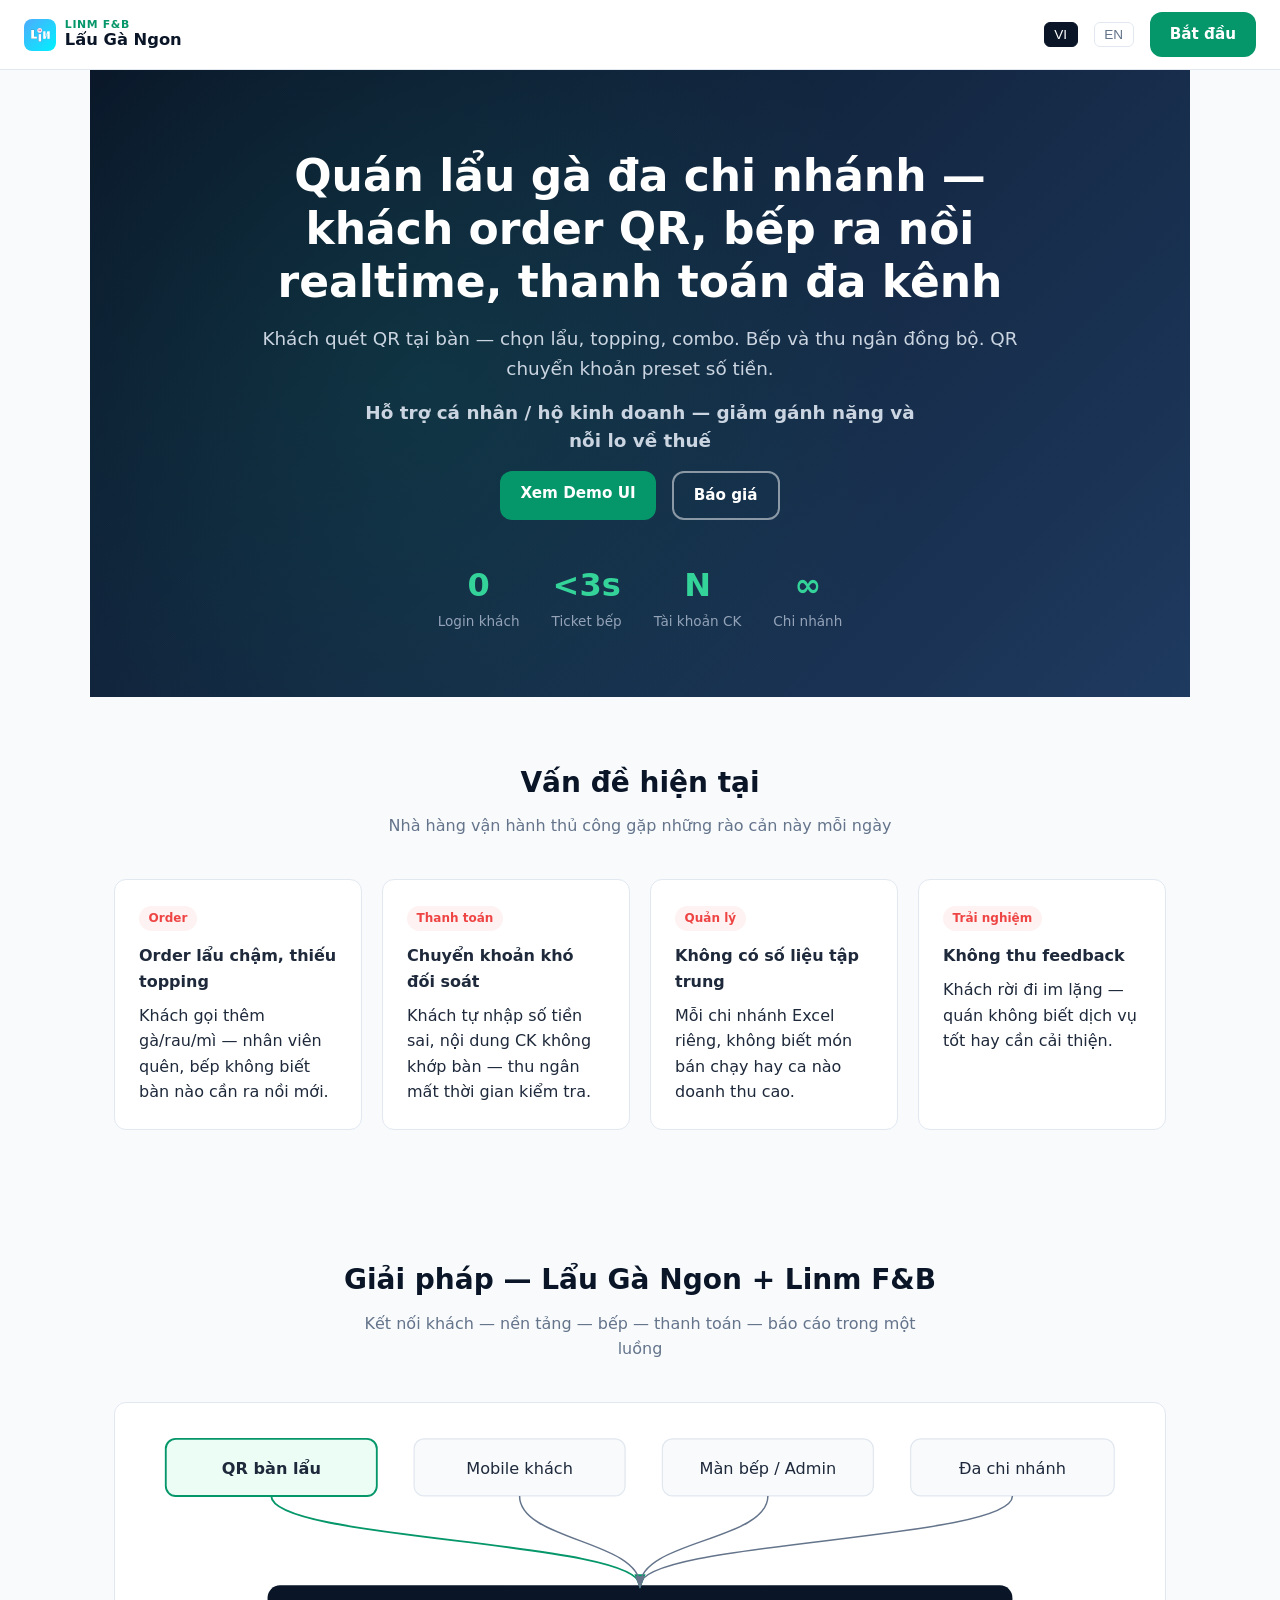
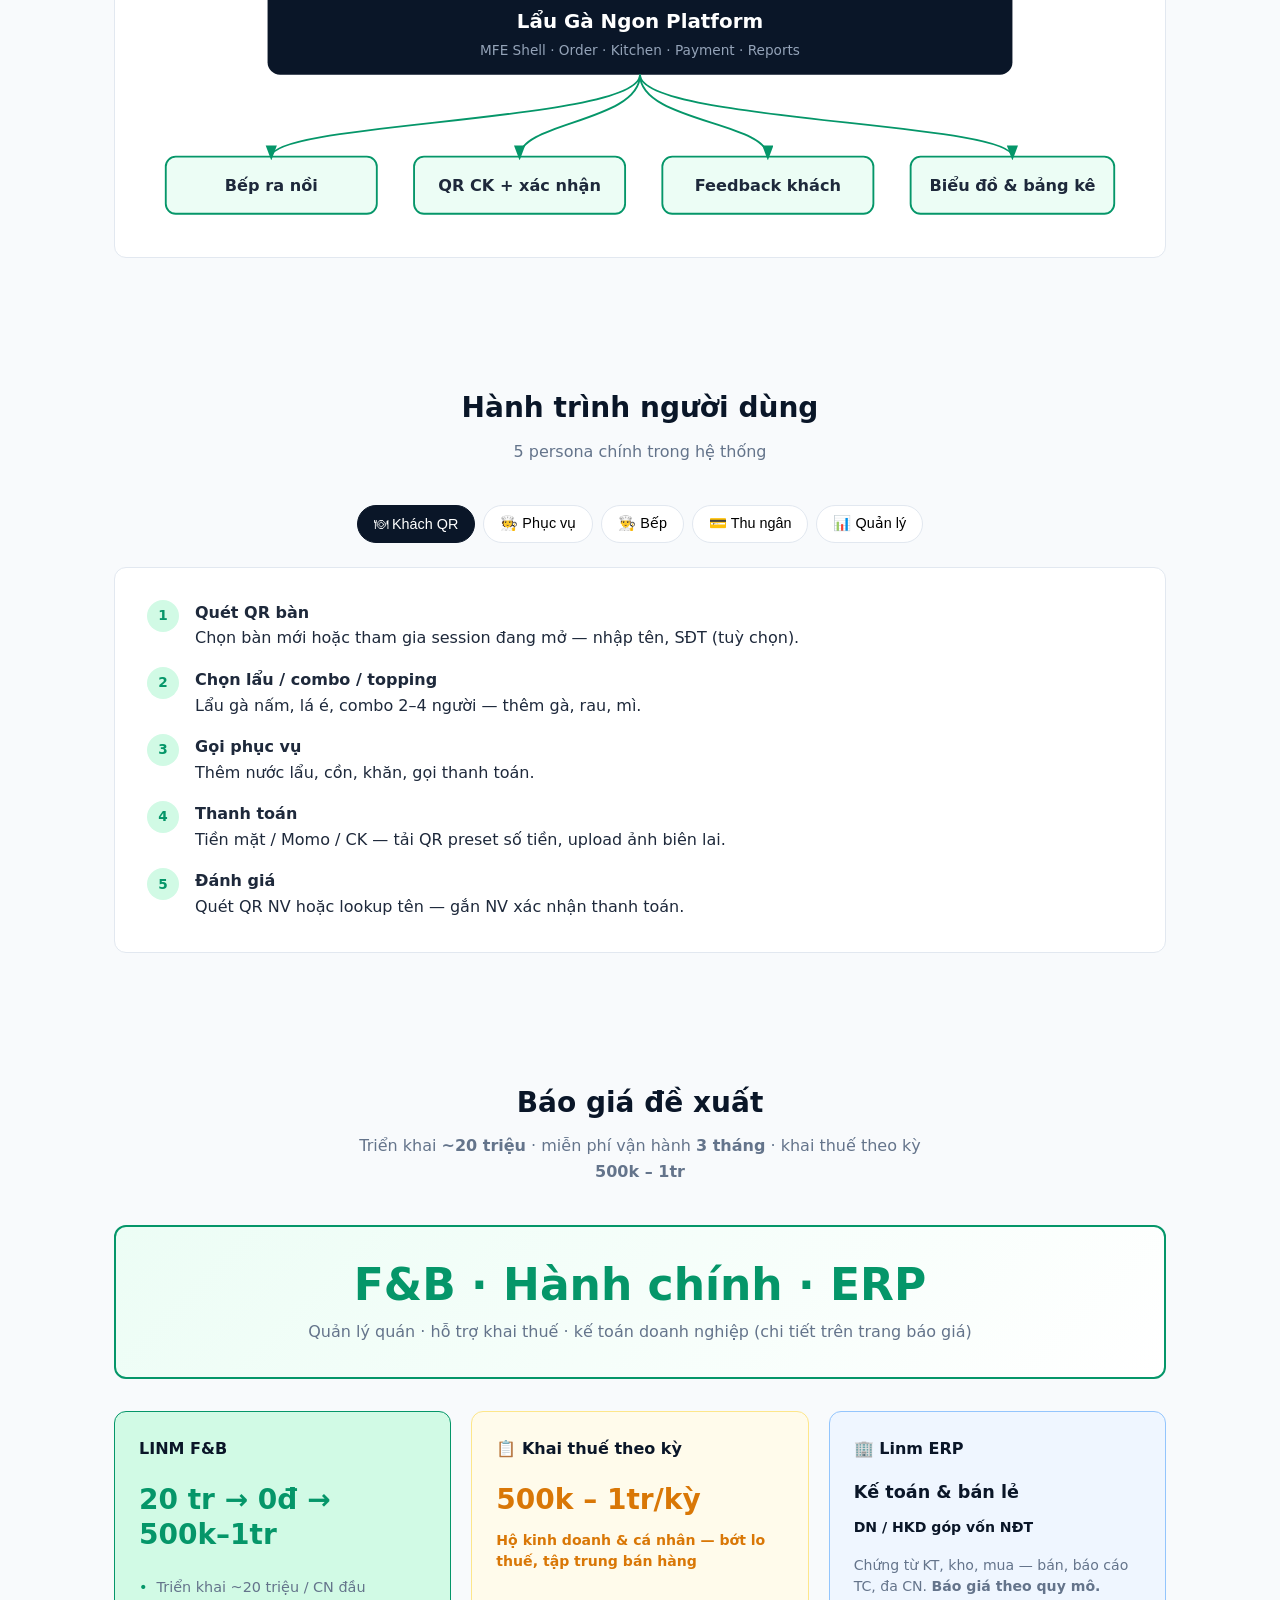
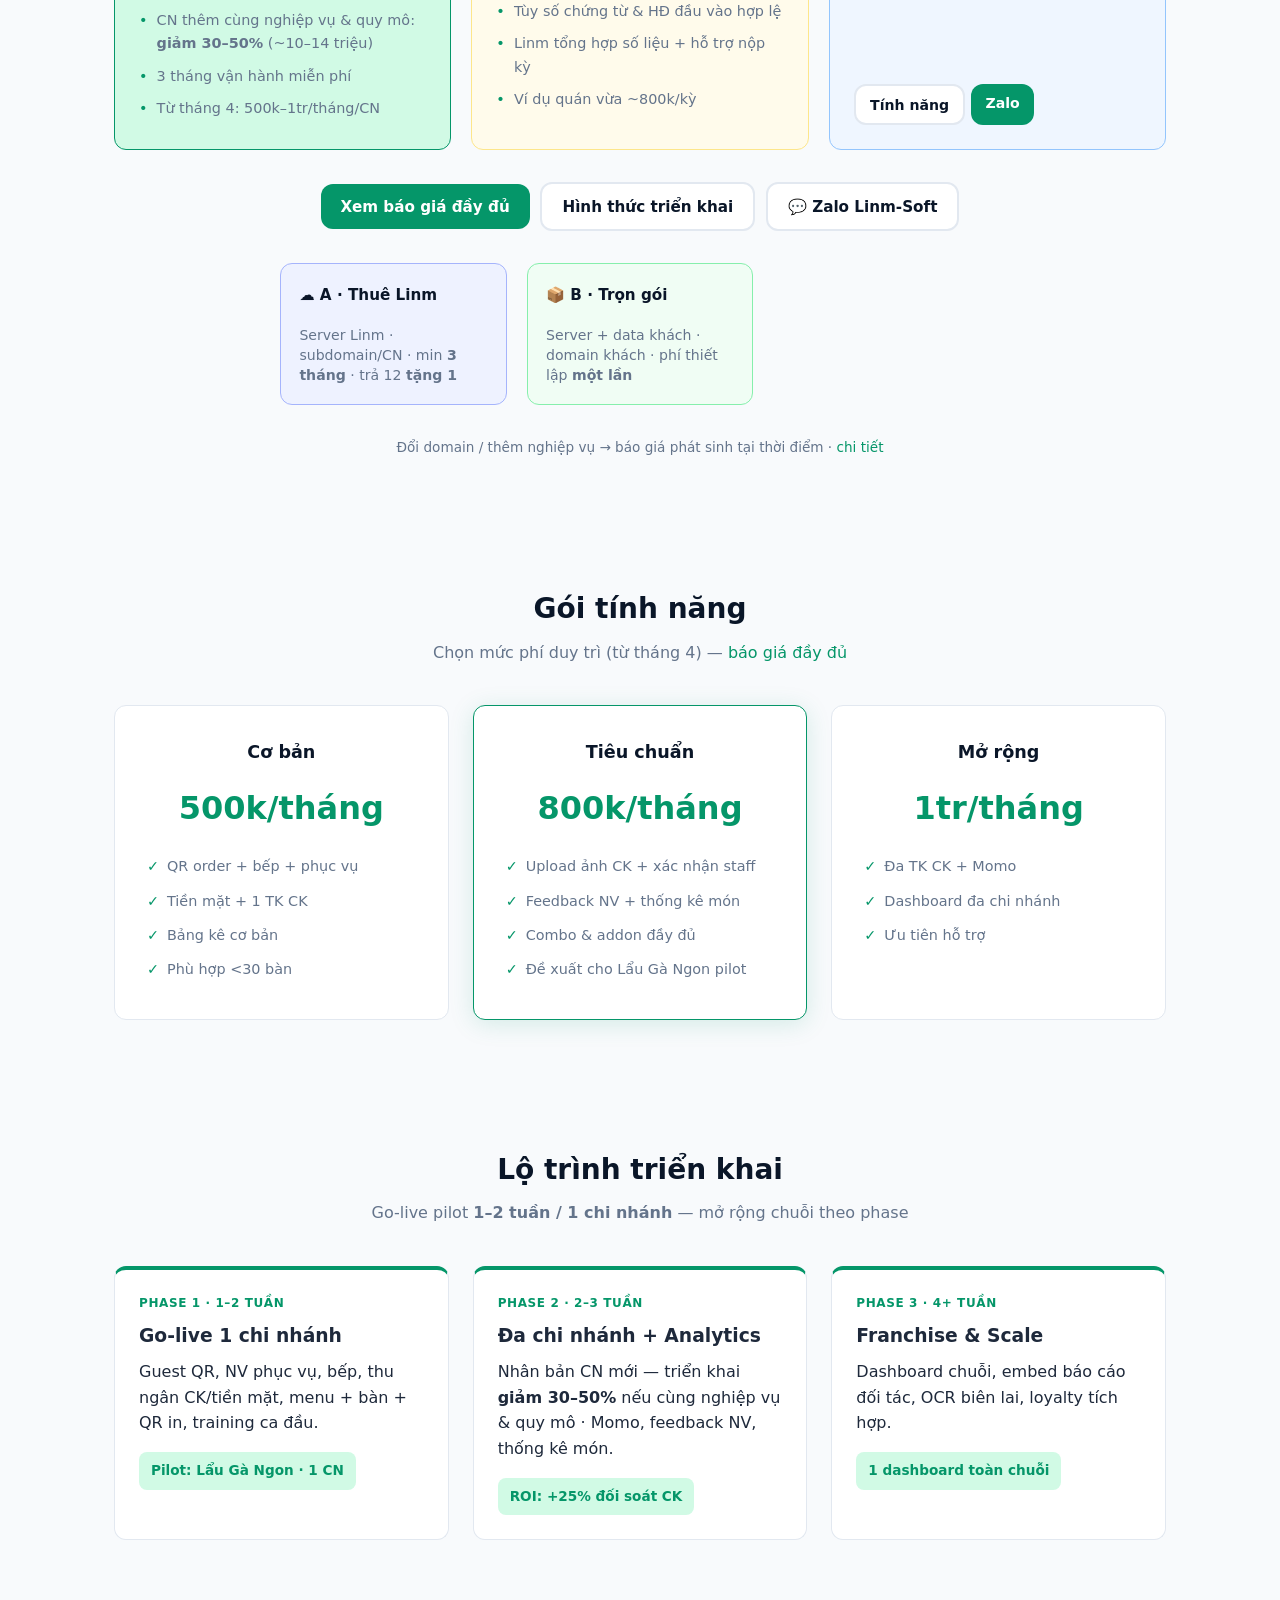
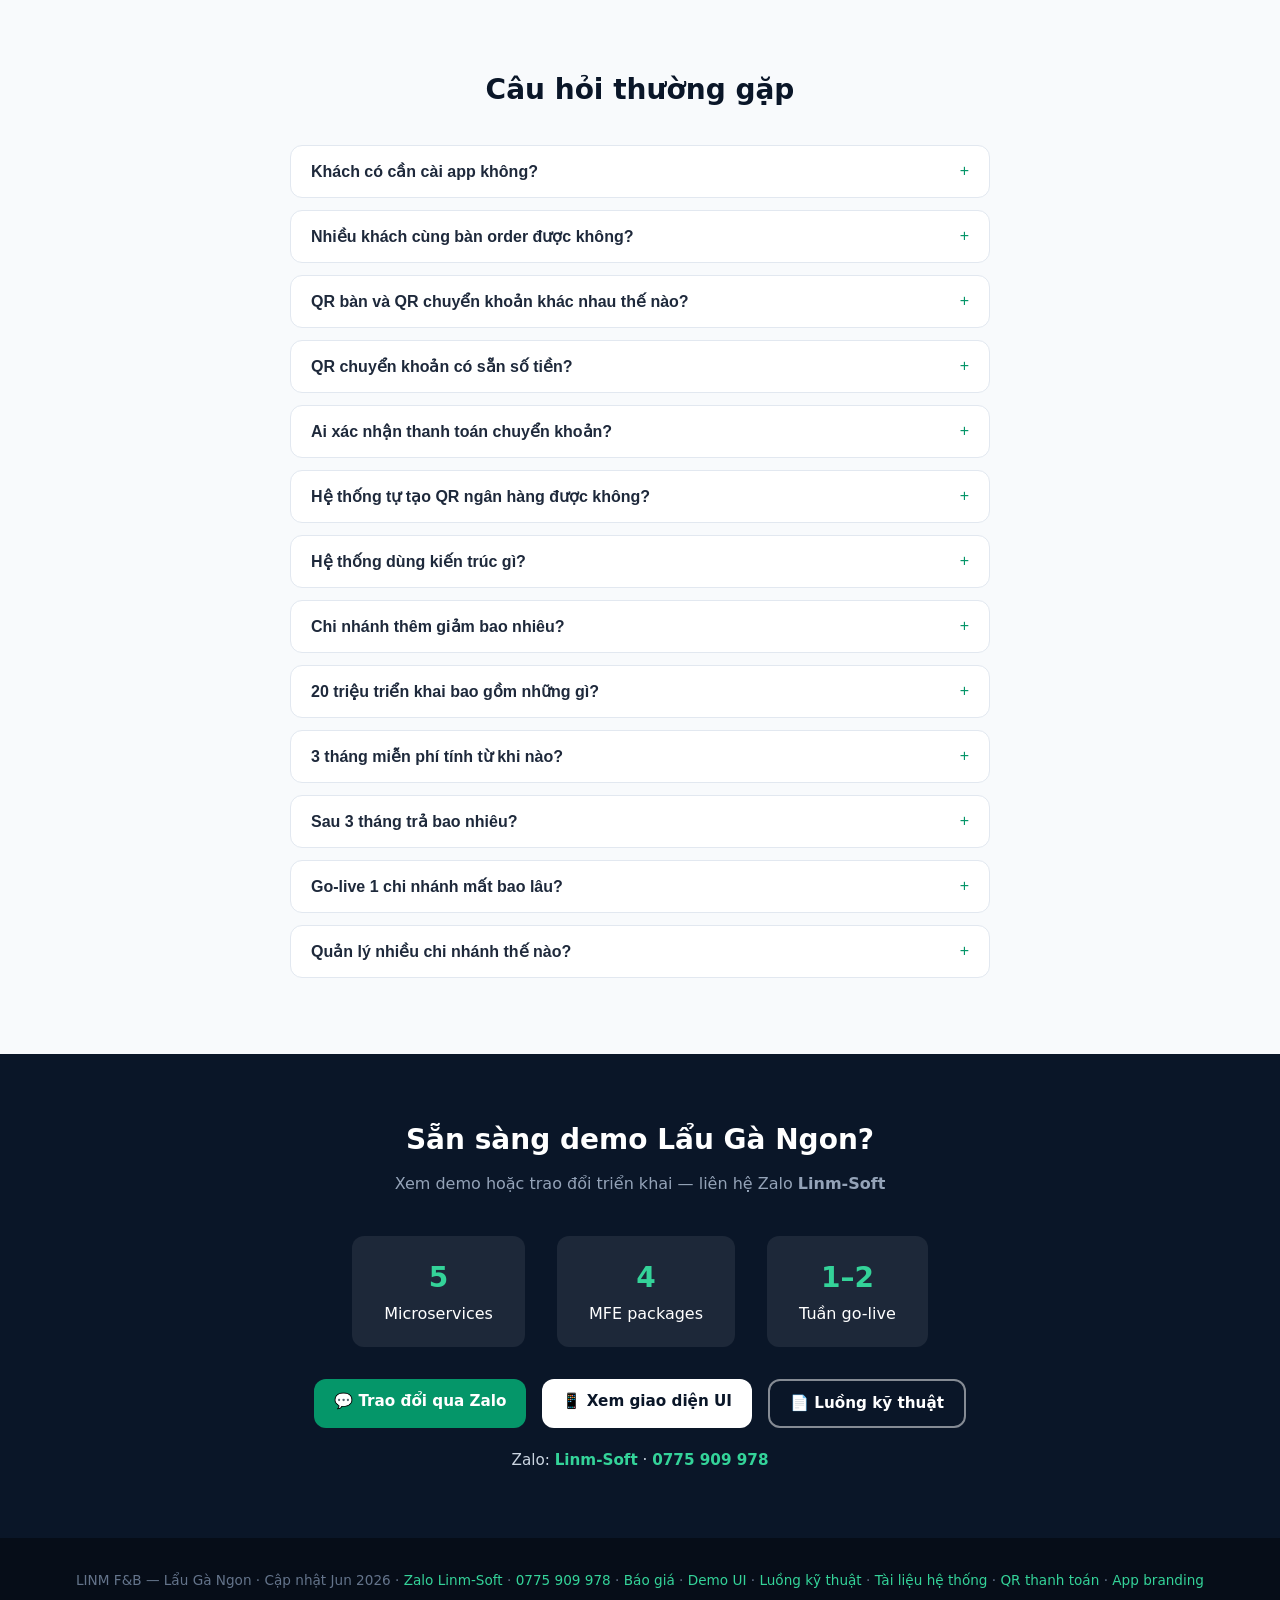
==== commit d62e941f: "fnb-demo@1.0.2 [build #4]" ====
--- a/index.html
+++ b/index.html
@@ -86,11 +86,20 @@
 .pricing-hero{background:linear-gradient(135deg,#ecfdf5 0%,#fff 100%);border:2px solid var(--green);border-radius:var(--radius);padding:2rem;text-align:center;margin-bottom:2rem}
 .pricing-hero .price-main{font-size:clamp(2rem,6vw,2.75rem);font-weight:800;color:var(--green);line-height:1.2}
 .pricing-hero .price-sub{color:var(--txt2);font-size:1rem;margin-top:.5rem}
-.pricing-grid{display:grid;grid-template-columns:repeat(auto-fit,minmax(260px,1fr));gap:1.25rem;margin-bottom:2rem}
-.price-card{background:#fff;border:1px solid var(--border);border-radius:var(--radius);padding:1.5rem}
+.pricing-grid{display:grid;grid-template-columns:repeat(3,minmax(0,1fr));gap:1.25rem;margin:0 auto 2rem;max-width:1080px;width:100%}
+@media (max-width:960px){.pricing-grid{grid-template-columns:1fr;max-width:400px}}
+.price-card{background:#fff;border:1px solid var(--border);border-radius:var(--radius);padding:1.5rem;display:flex;flex-direction:column;height:100%}
 .price-card.highlight{border-color:var(--green);background:var(--green-light)}
+.price-card.amber{background:#fffbeb;border-color:#fde68a}
+.price-card.erp{background:#eff6ff;border-color:#93c5fd}
 .price-card h3{font-size:1rem;color:var(--navy);margin-bottom:.75rem}
-.price-card .amount{font-size:1.75rem;font-weight:800;color:var(--green);margin:.5rem 0}
+.price-card .amount{font-size:1.75rem;font-weight:800;color:var(--green);margin:.5rem 0;line-height:1.25}
+.price-card.amber .amount{color:var(--amber)}
+.price-card.erp .amount{color:var(--navy);font-size:1.1rem}
+.price-card .card-tag{font-size:.88rem;font-weight:600;margin:.35rem 0 .75rem;line-height:1.45}
+.price-card.amber .card-tag{color:var(--amber)}
+.price-card.erp .card-desc{font-size:.88rem;color:var(--txt2);margin:.35rem 0 .75rem;line-height:1.45;flex:1}
+.price-card .card-actions{margin-top:auto;padding-top:.75rem;display:flex;flex-wrap:wrap;gap:.35rem}
 .price-card p,.price-card li{font-size:.9rem;color:var(--txt2)}
 .price-card ul{list-style:none;margin-top:.75rem}
 .price-card li{padding:.3rem 0;padding-left:1.1rem;position:relative}
@@ -356,8 +365,8 @@
   <p class="section-sub"><span class="vi">Triển khai <strong>~20 triệu</strong> · miễn phí vận hành <strong>3 tháng</strong> · khai thuế theo kỳ <strong>500k – 1tr</strong></span><span class="en" style="display:none">Setup <strong>~20M</strong> · <strong>3 months free</strong> · tax filing <strong>500k–1M/period</strong></span></p>
 
   <div class="pricing-hero">
-    <div class="price-main"><span class="vi">F&amp;B + Hành chính</span><span class="en" style="display:none">F&amp;B + Admin</span></div>
-    <div class="price-sub"><span class="vi">Phần mềm quán + Linm hỗ trợ khai thuế theo kỳ (chi tiết trên trang báo giá)</span><span class="en" style="display:none">Restaurant software + periodic tax filing support — see pricing page</span></div>
+    <div class="price-main"><span class="vi">F&amp;B · Hành chính · ERP</span><span class="en" style="display:none">F&amp;B · Admin · ERP</span></div>
+    <div class="price-sub"><span class="vi">Quản lý quán · hỗ trợ khai thuế · kế toán doanh nghiệp (chi tiết trên trang báo giá)</span><span class="en" style="display:none">Restaurant ops · tax filing · enterprise accounting — see pricing page</span></div>
   </div>
 
   <div class="pricing-grid">
@@ -371,28 +380,45 @@
         <li><span class="vi">Từ tháng 4: 500k–1tr/tháng/CN</span><span class="en" style="display:none">From month 4: 500k–1M/mo</span></li>
       </ul>
     </div>
-    <div class="price-card" style="background:#fffbeb;border-color:#fde68a">
+    <div class="price-card amber">
       <h3><span class="vi">📋 Khai thuế theo kỳ</span><span class="en" style="display:none">📋 Periodic tax filing</span></h3>
-      <p class="amount" style="color:var(--amber)">500k – 1tr/kỳ</p>
-      <p style="font-size:.88rem;color:var(--amber);font-weight:600;margin:.5rem 0 .75rem;line-height:1.45"><span class="vi">Hộ kinh doanh &amp; cá nhân — bớt lo thuế, tập trung bán hàng</span><span class="en" style="display:none">Household businesses — focus on sales, not tax stress</span></p>
+      <p class="amount">500k – 1tr/kỳ</p>
+      <p class="card-tag"><span class="vi">Hộ kinh doanh &amp; cá nhân — bớt lo thuế, tập trung bán hàng</span><span class="en" style="display:none">Household businesses — focus on sales, not tax stress</span></p>
       <ul>
         <li><span class="vi">Tùy số chứng từ &amp; HĐ đầu vào hợp lệ</span><span class="en" style="display:none">By valid voucher/invoice volume</span></li>
         <li><span class="vi">Linm tổng hợp số liệu + hỗ trợ nộp kỳ</span><span class="en" style="display:none">Data rollup + filing assist</span></li>
         <li><span class="vi">Ví dụ quán vừa ~800k/kỳ</span><span class="en" style="display:none">e.g. ~800k/period medium venue</span></li>
       </ul>
     </div>
-    <div class="price-card" style="background:#eff6ff;border-color:#93c5fd;grid-column:1/-1">
-      <h3><span class="vi">🏢 Linm ERP — Kế toán &amp; bán lẻ</span><span class="en" style="display:none">🏢 Linm ERP — Accounting &amp; retail</span></h3>
-      <p class="amount" style="color:var(--navy);font-size:1.15rem"><span class="vi">Doanh nghiệp / HKD góp vốn nhà đầu tư</span><span class="en" style="display:none">Companies / HKD with investor capital</span></p>
-      <p style="font-size:.88rem;color:var(--txt2);margin:.5rem 0 .75rem;line-height:1.45"><span class="vi">Phân hệ MFE-ERP riêng: chứng từ kế toán, kho, mua — bán, báo cáo tài chính, đa chi nhánh. <strong>Báo giá theo quy mô</strong> — xem <a href="pricing.html#erp">danh sách tính năng</a>.</span><span class="en" style="display:none">Separate MFE-ERP suite: accounting vouchers, inventory, purchase–sales, financial reports, multi-branch. <strong>Quote by scale</strong> — see <a href="pricing.html#erp">feature list</a>.</span></p>
-      <p style="margin-top:.75rem"><a href="pricing.html#erp" class="btn btn-outline" style="font-size:.88rem;padding:.45rem .9rem"><span class="vi">Tính năng ERP</span><span class="en" style="display:none">ERP features</span></a> <a href="https://zalo.me/0775909978" class="btn btn-primary" style="font-size:.88rem;padding:.45rem .9rem;margin-left:.35rem" target="_blank" rel="noopener noreferrer"><span class="vi">Quan tâm — Zalo</span><span class="en" style="display:none">Interested — Zalo</span></a></p>
+    <div class="price-card erp">
+      <h3><span class="vi">🏢 Linm ERP</span><span class="en" style="display:none">🏢 Linm ERP</span></h3>
+      <p class="amount"><span class="vi">Kế toán &amp; bán lẻ</span><span class="en" style="display:none">Accounting &amp; retail</span></p>
+      <p class="card-tag" style="color:var(--navy)"><span class="vi">DN / HKD góp vốn NĐT</span><span class="en" style="display:none">Co. / HKD with investors</span></p>
+      <p class="card-desc"><span class="vi">Chứng từ KT, kho, mua — bán, báo cáo TC, đa CN. <strong>Báo giá theo quy mô.</strong></span><span class="en" style="display:none">GL, inventory, P&amp;S, reports, multi-branch. <strong>Quote by scale.</strong></span></p>
+      <div class="card-actions">
+        <a href="pricing.html#erp" class="btn btn-outline" style="font-size:.88rem;padding:.45rem .9rem"><span class="vi">Tính năng</span><span class="en" style="display:none">Features</span></a>
+        <a href="https://zalo.me/0775909978" class="btn btn-primary" style="font-size:.88rem;padding:.45rem .9rem" target="_blank" rel="noopener noreferrer"><span class="vi">Zalo</span><span class="en" style="display:none">Zalo</span></a>
+      </div>
     </div>
   </div>
 
   <p style="text-align:center;margin-top:1.5rem">
     <a href="pricing.html" class="btn btn-primary"><span class="vi">Xem báo giá đầy đủ</span><span class="en" style="display:none">Full pricing page</span></a>
-    <a href="https://zalo.me/0775909978" class="btn btn-outline" style="margin-left:.5rem" target="_blank" rel="noopener noreferrer">💬 Zalo Linm-Soft</a>
+    <a href="pricing.html#deploy" class="btn btn-outline" style="margin-left:.35rem"><span class="vi">Hình thức triển khai</span><span class="en" style="display:none">Deployment models</span></a>
+    <a href="https://zalo.me/0775909978" class="btn btn-outline" style="margin-left:.35rem" target="_blank" rel="noopener noreferrer">💬 Zalo Linm-Soft</a>
   </p>
+
+  <div class="pricing-grid" style="margin-top:2rem;max-width:720px;margin-left:auto;margin-right:auto">
+    <div class="price-card" style="background:#eef2ff;border-color:#a5b4fc;padding:1.15rem">
+      <h3 style="font-size:.95rem"><span class="vi">☁️ A · Thuê Linm</span><span class="en" style="display:none">☁️ A · Linm hosted</span></h3>
+      <p style="font-size:.88rem;color:var(--txt2);margin-top:.35rem;line-height:1.45"><span class="vi">Server Linm · subdomain/CN · min <strong>3 tháng</strong> · trả 12 <strong>tặng 1</strong></span><span class="en" style="display:none">Linm server · subdomain/branch · min <strong>3 mo</strong> · 12 prepay <strong>+1 free</strong></span></p>
+    </div>
+    <div class="price-card" style="background:#f0fdf4;border-color:#86efac;padding:1.15rem">
+      <h3 style="font-size:.95rem"><span class="vi">📦 B · Trọn gói</span><span class="en" style="display:none">📦 B · Buyout</span></h3>
+      <p style="font-size:.88rem;color:var(--txt2);margin-top:.35rem;line-height:1.45"><span class="vi">Server + data khách · domain khách · phí thiết lập <strong>một lần</strong></span><span class="en" style="display:none">Customer server/data · customer domain · <strong>one-time</strong> setup</span></p>
+    </div>
+  </div>
+  <p style="text-align:center;font-size:.85rem;color:var(--txt2);margin-top:.75rem"><span class="vi">Đổi domain / thêm nghiệp vụ → báo giá phát sinh tại thời điểm · <a href="pricing.html#deploy">chi tiết</a></span><span class="en" style="display:none">Domain change / extra scope → quoted when requested · <a href="pricing.html#deploy">details</a></span></p>
 </section>
 
 <section id="tiers">
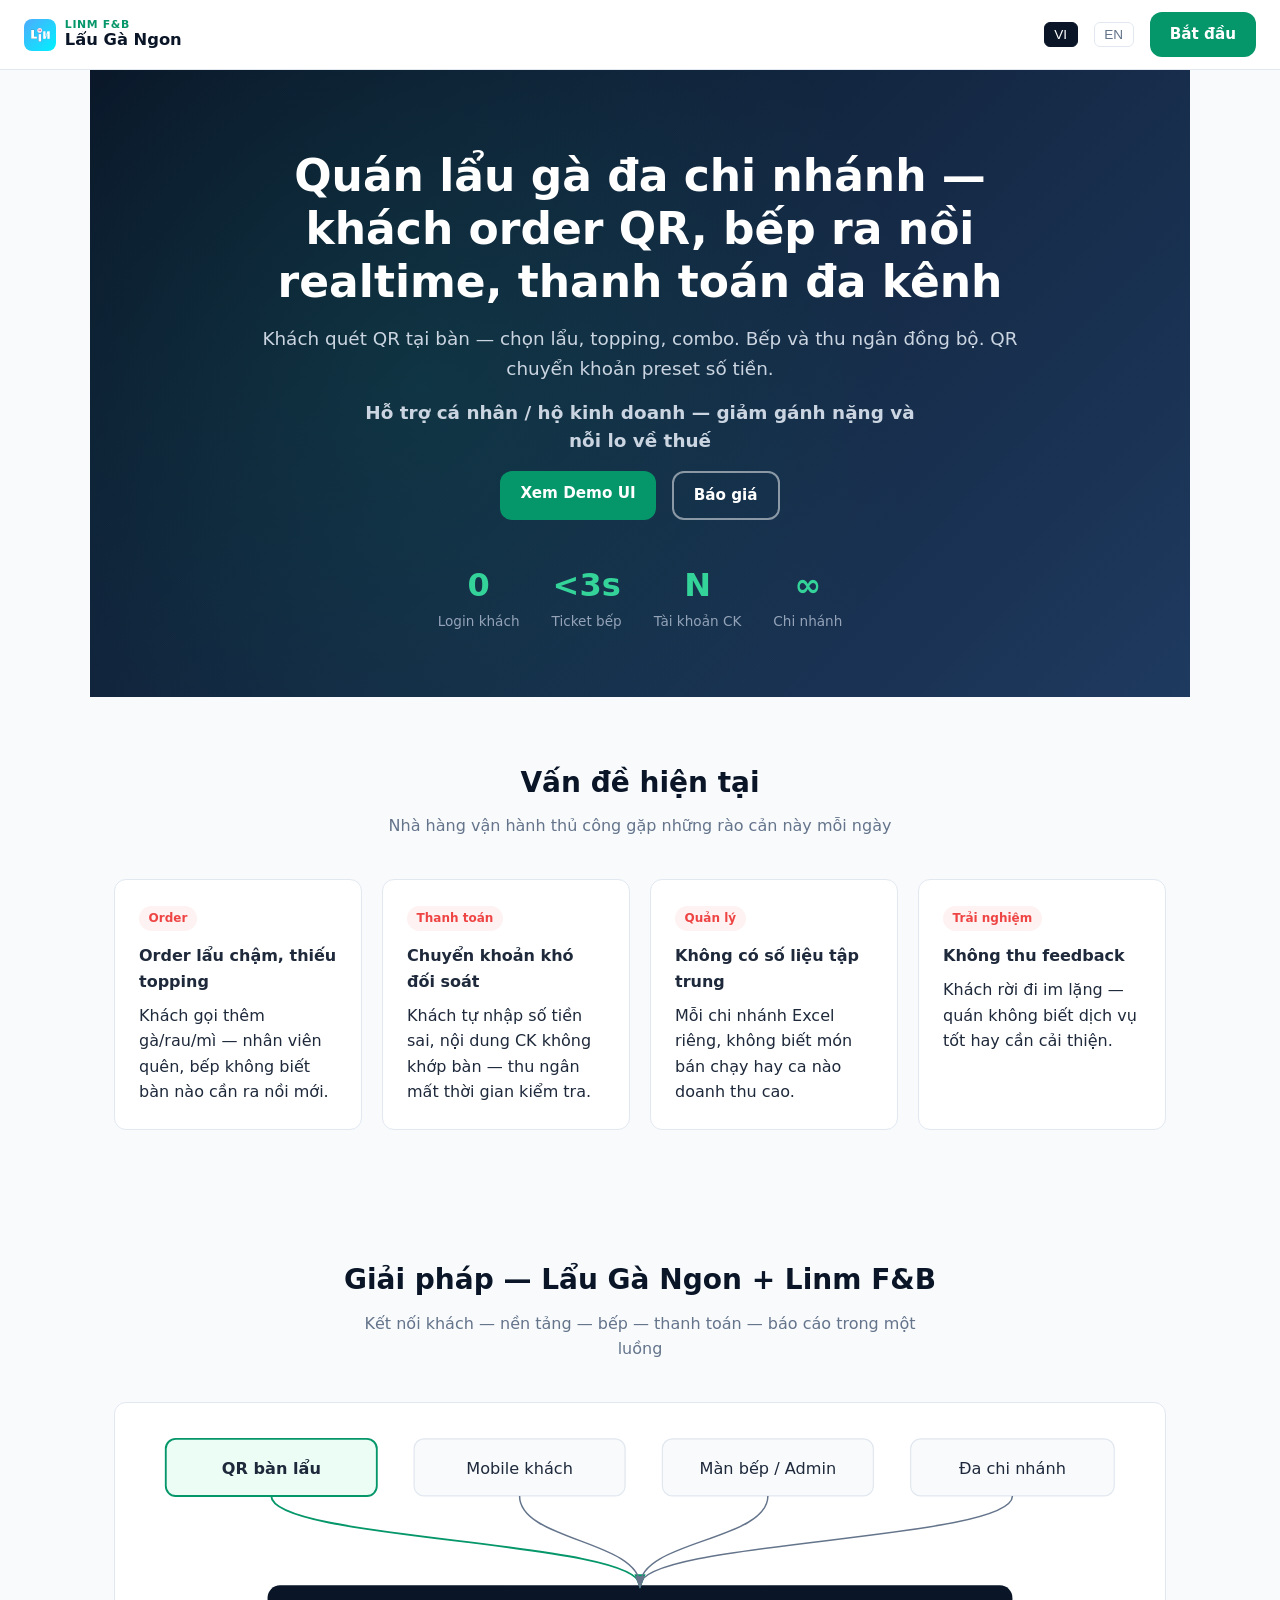
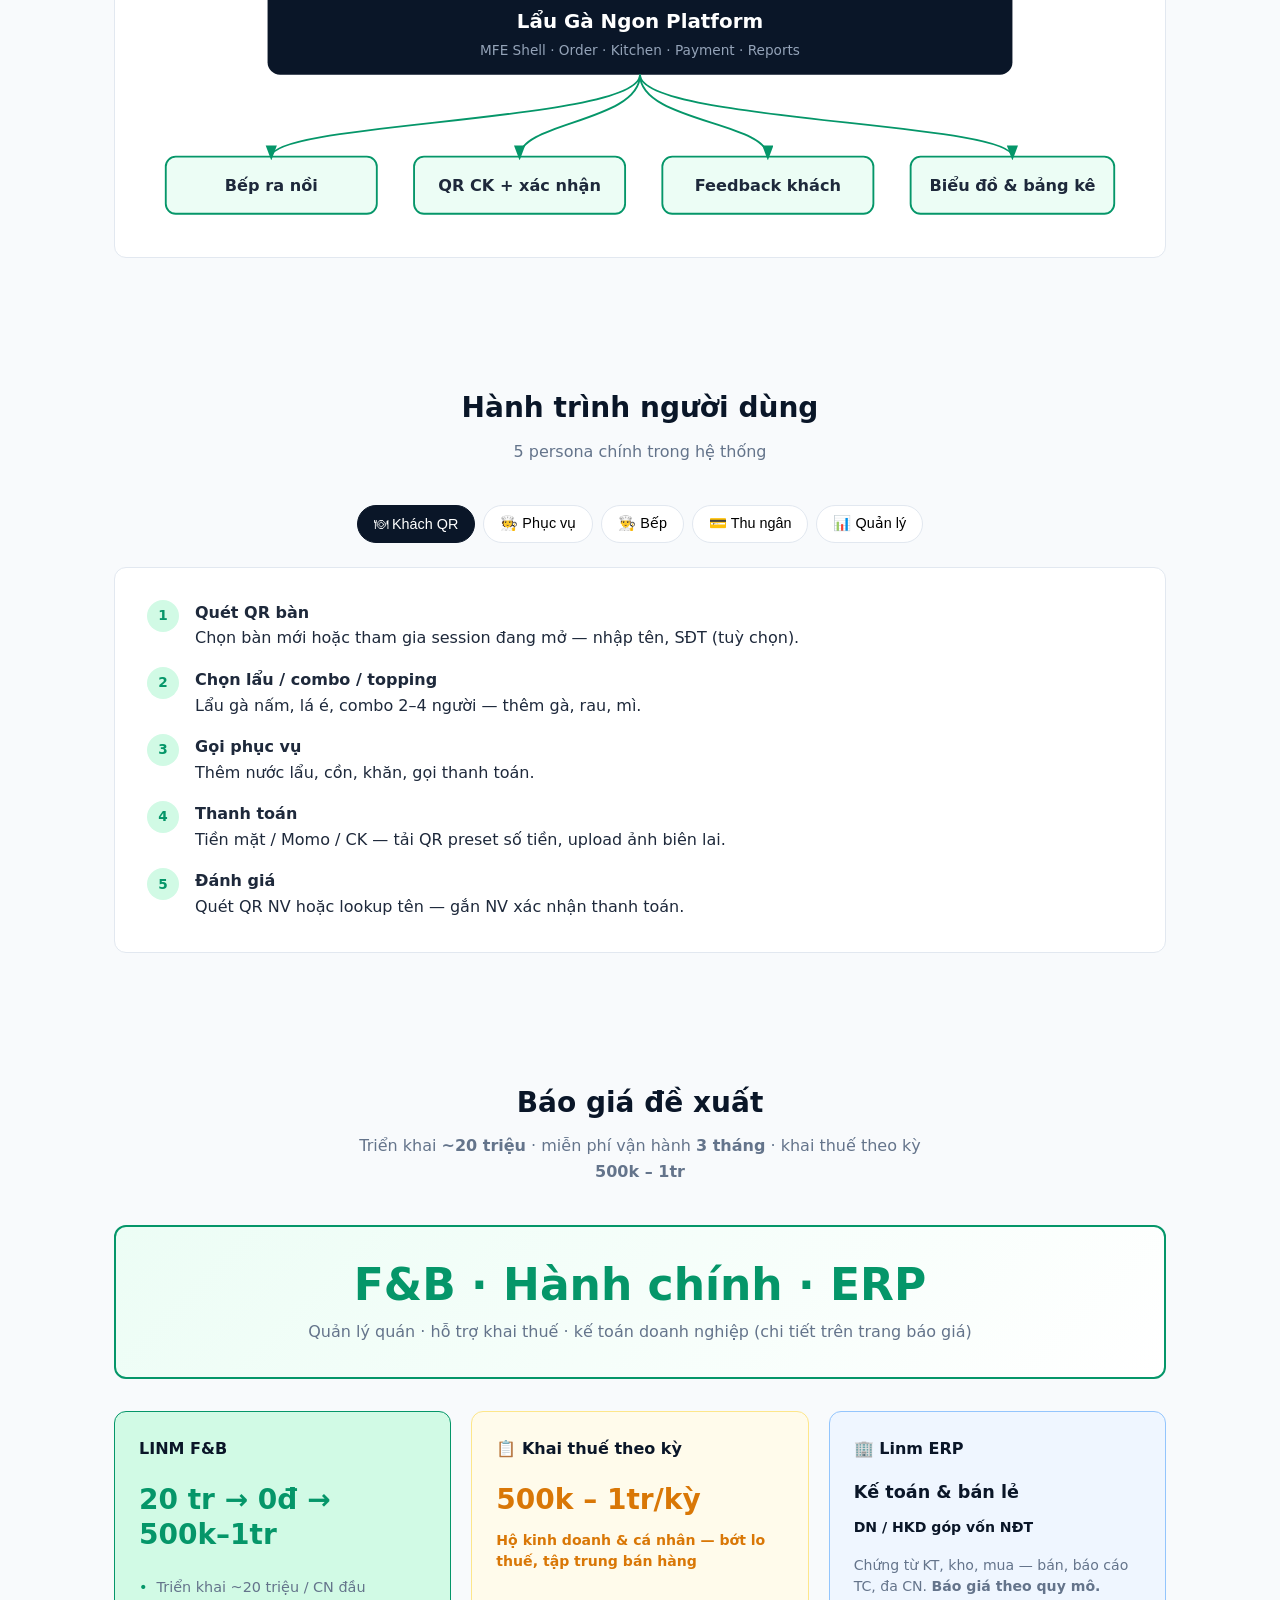
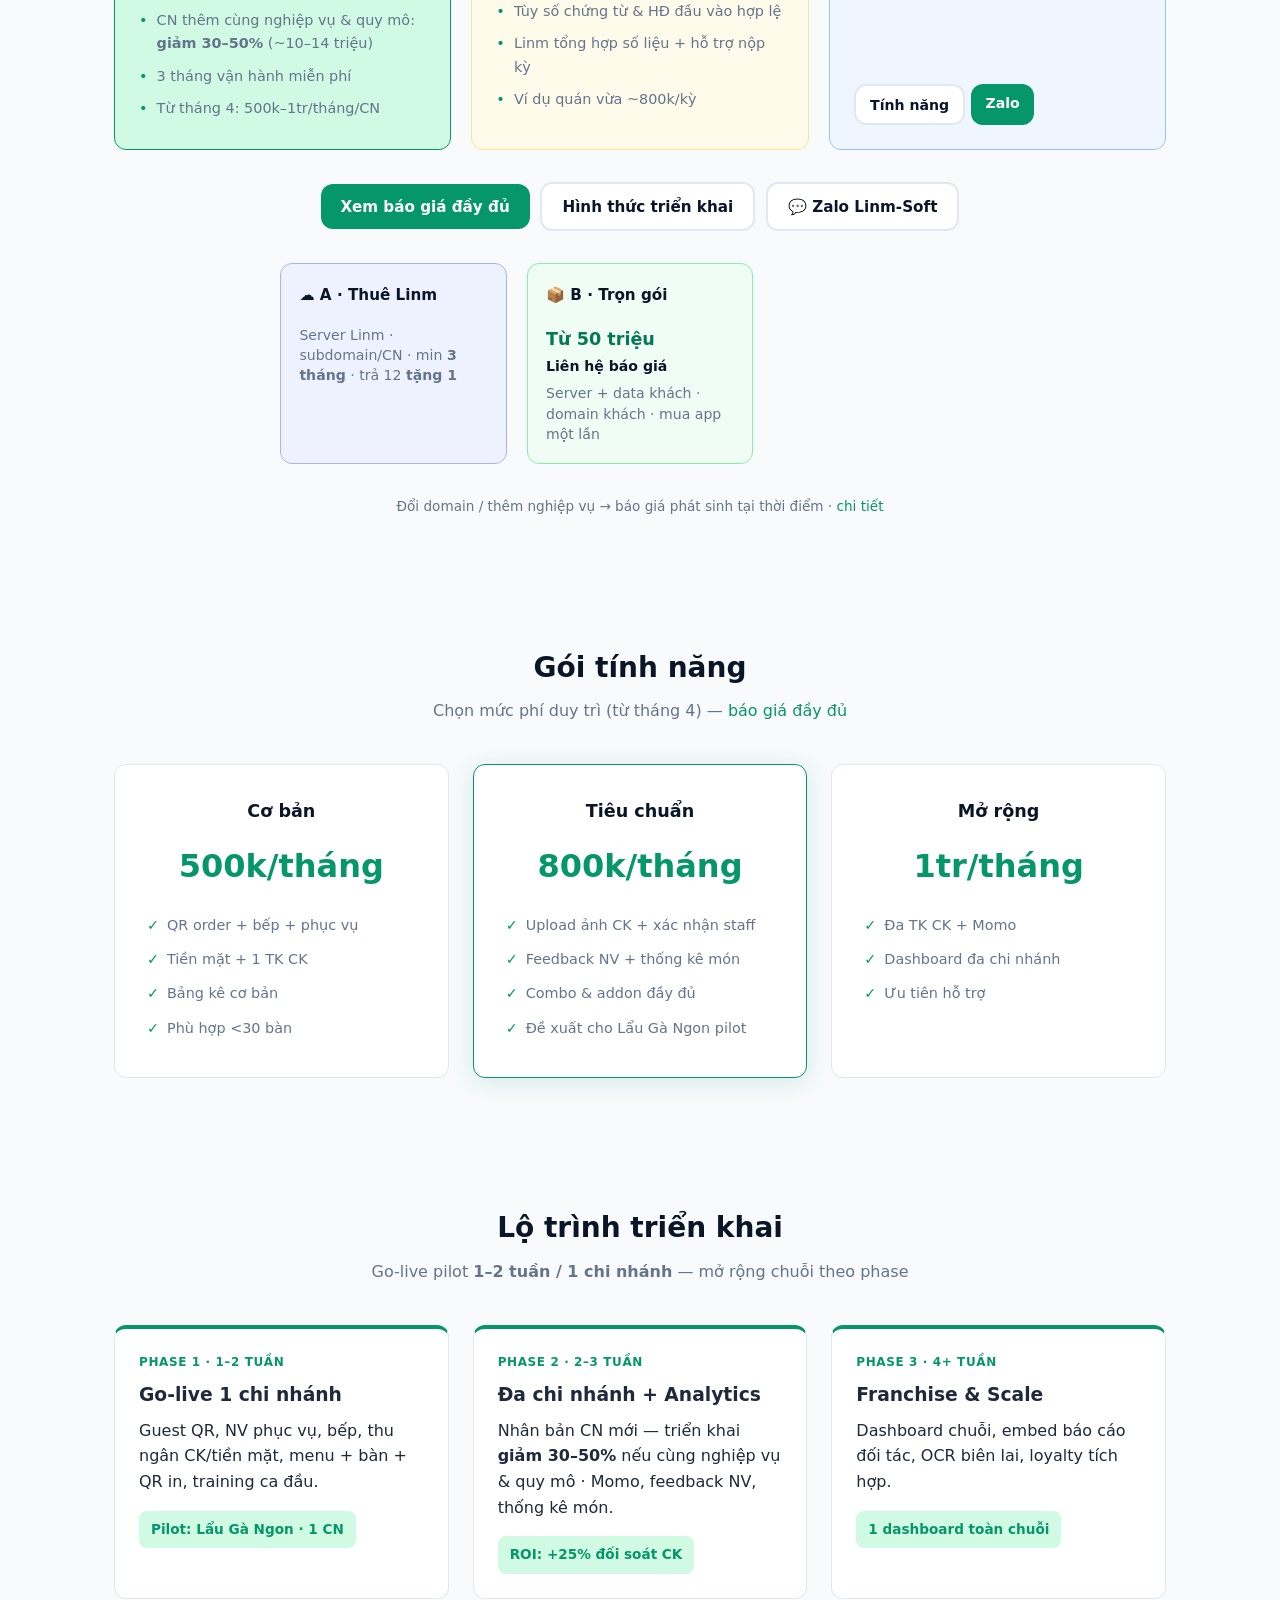
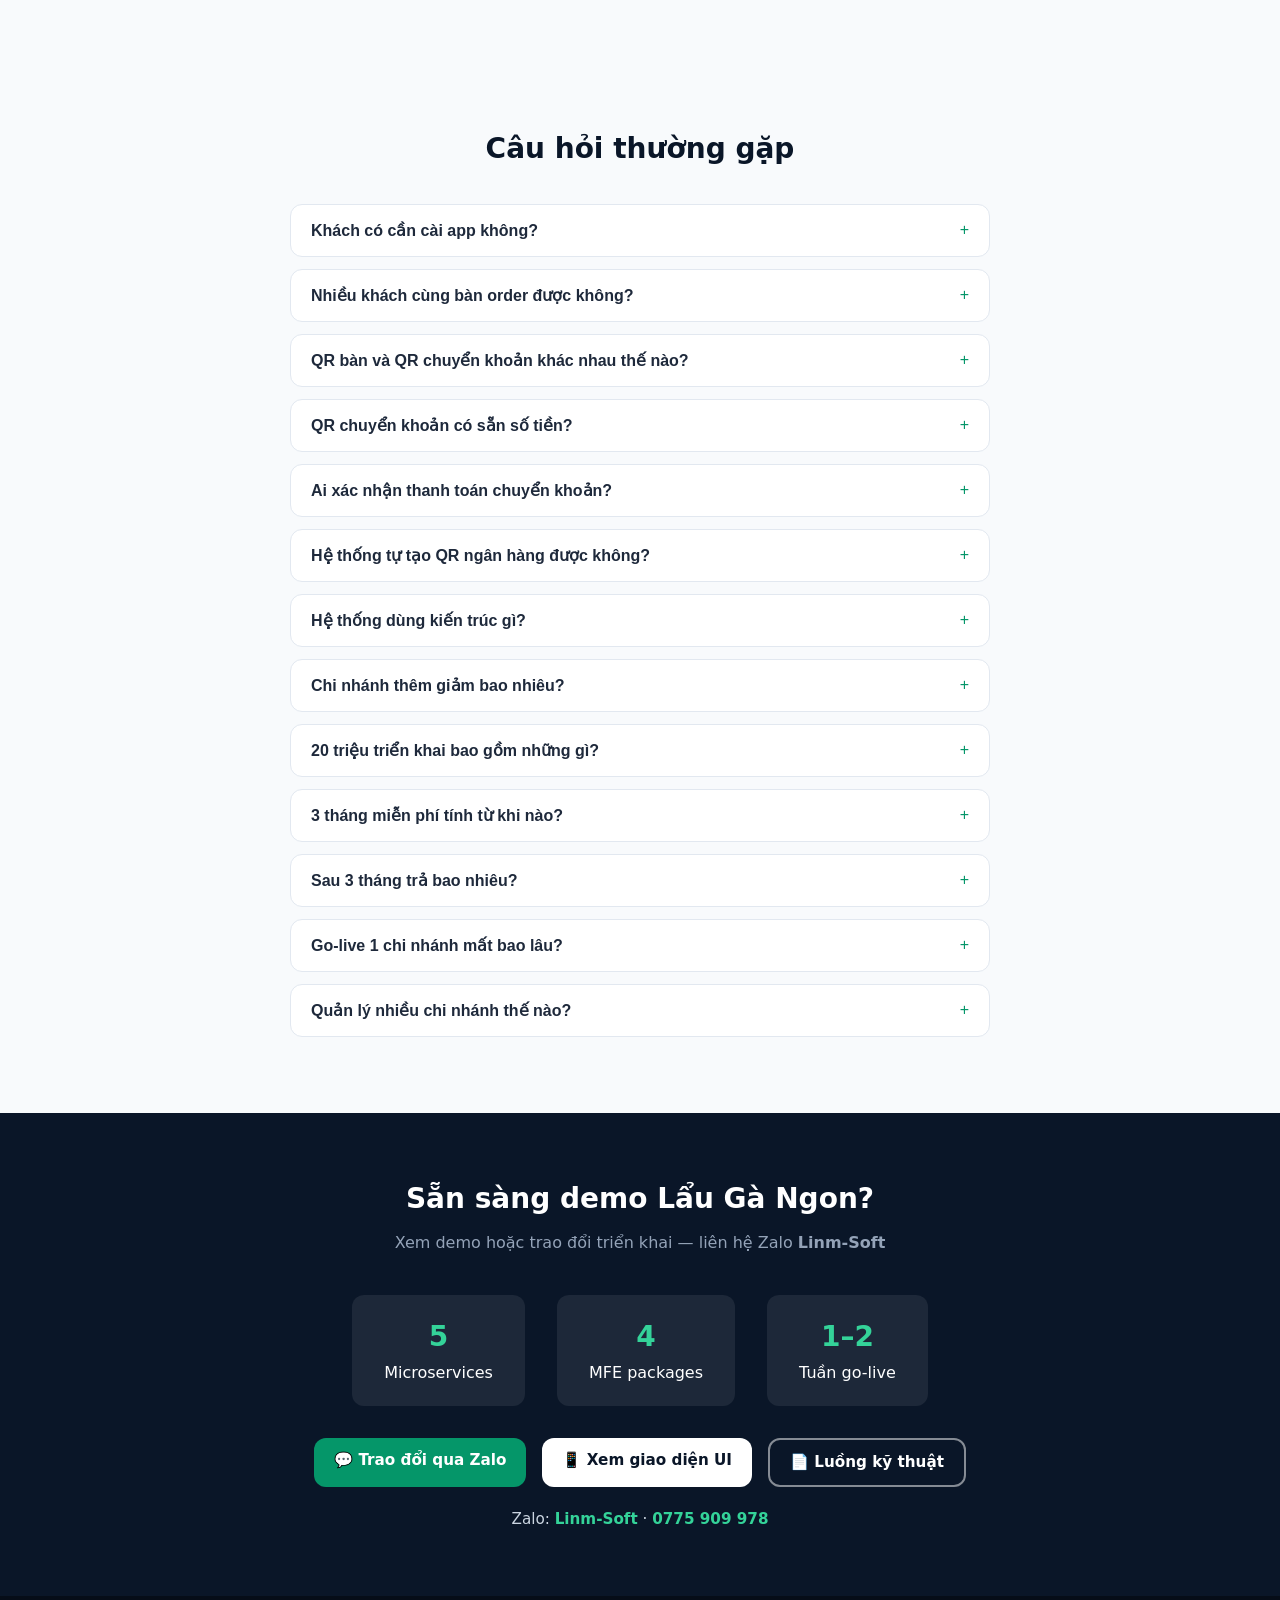
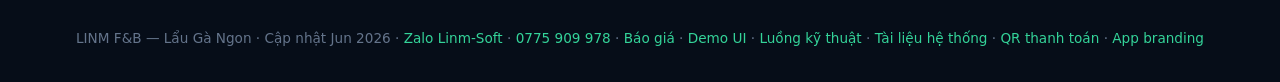
==== commit f720fa14: "fnb-demo@1.0.3 [build #5]" ====
--- a/index.html
+++ b/index.html
@@ -415,7 +415,9 @@
     </div>
     <div class="price-card" style="background:#f0fdf4;border-color:#86efac;padding:1.15rem">
       <h3 style="font-size:.95rem"><span class="vi">📦 B · Trọn gói</span><span class="en" style="display:none">📦 B · Buyout</span></h3>
-      <p style="font-size:.88rem;color:var(--txt2);margin-top:.35rem;line-height:1.45"><span class="vi">Server + data khách · domain khách · phí thiết lập <strong>một lần</strong></span><span class="en" style="display:none">Customer server/data · customer domain · <strong>one-time</strong> setup</span></p>
+      <p style="font-size:1.1rem;font-weight:800;color:#047857;margin:.35rem 0 .15rem"><span class="vi">Từ 50 triệu</span><span class="en" style="display:none">From 50M</span></p>
+      <p style="font-size:.88rem;color:var(--navy);font-weight:600;margin-bottom:.35rem"><span class="vi">Liên hệ báo giá</span><span class="en" style="display:none">Contact for quote</span></p>
+      <p style="font-size:.88rem;color:var(--txt2);line-height:1.45"><span class="vi">Server + data khách · domain khách · mua app một lần</span><span class="en" style="display:none">Customer server/data · customer domain · one-time license</span></p>
     </div>
   </div>
   <p style="text-align:center;font-size:.85rem;color:var(--txt2);margin-top:.75rem"><span class="vi">Đổi domain / thêm nghiệp vụ → báo giá phát sinh tại thời điểm · <a href="pricing.html#deploy">chi tiết</a></span><span class="en" style="display:none">Domain change / extra scope → quoted when requested · <a href="pricing.html#deploy">details</a></span></p>
@@ -489,7 +491,7 @@
     <div class="faq-item"><button class="faq-q" onclick="toggleFaq(this)"><span class="vi">Nhiều khách cùng bàn order được không?</span><span class="en" style="display:none">Can multiple guests order at one table?</span></button><div class="faq-a"><span class="vi">Có — join cùng session hoặc tạo session mới tùy cấu hình bàn.</span><span class="en" style="display:none">Yes — join same session or start new per table config.</span></div></div>
     <div class="faq-item"><button class="faq-q" onclick="toggleFaq(this)"><span class="vi">QR bàn và QR chuyển khoản khác nhau thế nào?</span><span class="en" style="display:none">Table QR vs transfer QR?</span></button><div class="faq-a"><span class="vi"><strong>QR bàn</strong> mở menu order trên điện thoại. <strong>QR chuyển khoản</strong> sinh khi thanh toán bill — có sẵn số tiền và nội dung; khách quét bằng app ngân hàng.</span><span class="en" style="display:none"><strong>Table QR</strong> opens the order menu. <strong>Transfer QR</strong> is generated at checkout with preset amount and reference for banking apps.</span></div></div>
     <div class="faq-item"><button class="faq-q" onclick="toggleFaq(this)"><span class="vi">QR chuyển khoản có sẵn số tiền?</span><span class="en" style="display:none">Does transfer QR include preset amount?</span></button><div class="faq-a"><span class="vi">Có — hệ thống tự tạo QR chuẩn ngân hàng với số tiền và nội dung bill; khách tải ảnh QR hoặc quét trực tiếp trên app NH.</span><span class="en" style="display:none">Yes — Linm generates a bank-standard QR with amount and bill reference; guests scan with their banking app or save the image.</span></div></div>
-    <div class="faq-item"><button class="faq-q" onclick="toggleFaq(this)"><span class="vi">Ai xác nhận thanh toán chuyển khoản?</span><span class="en" style="display:none">Who confirms bank transfers?</span></button><div class="faq-a"><span class="vi">Thu ngân hoặc quản lý <strong>đối soát tay</strong>: so số tiền, nội dung CK và ảnh biên lai (nếu khách upload) trên màn hình quản lý — phase pilot <strong>chưa</strong> kết nối API ngân hàng.</span><span class="en" style="display:none">Cashier or manager <strong>manually reconciles</strong> amount, transfer note, and proof photo on the admin screen — pilot phase has <strong>no</strong> bank API yet.</span></div></div>
+    <div class="faq-item"><button class="faq-q" onclick="toggleFaq(this)"><span class="vi">Ai xác nhận thanh toán chuyển khoản?</span><span class="en" style="display:none">Who confirms bank transfers?</span></button><div class="faq-a"><span class="vi">Thu ngân hoặc quản lý <strong>đối soát tay</strong>: so số tiền, nội dung CK và ảnh biên lai trên màn hình quản lý. Khi xác nhận, hệ thống <strong>tự trích mã giao dịch</strong> từ ảnh để lưu tra cứu — ảnh biên lai chỉ giữ <strong>tối đa 30 ngày</strong>. Phase pilot <strong>chưa</strong> kết nối API ngân hàng.</span><span class="en" style="display:none">Cashier or manager <strong>manually reconciles</strong> amount, transfer note, and proof on the admin screen. On confirm, Linm <strong>extracts the bank transaction reference</strong> from the image for long-term lookup — proof photos are kept <strong>at most 30 days</strong>. Pilot has <strong>no</strong> bank API yet.</span></div></div>
     <div class="faq-item"><button class="faq-q" onclick="toggleFaq(this)"><span class="vi">Hệ thống tự tạo QR ngân hàng được không?</span><span class="en" style="display:none">Does Linm generate bank QR itself?</span></button><div class="faq-a"><span class="vi">Có — Linm tự sinh QR trên server theo chuẩn liên ngân hàng (NAPAS/EMV), không phụ thuộc dịch vụ QR bên thứ ba. Quản lý cấu hình BIN + số TK chi nhánh và xem preview trước go-live.</span><span class="en" style="display:none">Yes — Linm builds QR on the server using the national interbank standard (NAPAS/EMV), without third-party QR services. Managers configure branch accounts and preview before go-live.</span></div></div>
     <div class="faq-item"><button class="faq-q" onclick="toggleFaq(this)"><span class="vi">Hệ thống dùng kiến trúc gì?</span><span class="en" style="display:none">What architecture is used?</span></button><div class="faq-a"><span class="vi">Microfrontend Linm (single-spa) + .NET 8 microservices — chuẩn hóa khi confirm demo.</span><span class="en" style="display:none">Linm MFE (single-spa) + .NET 8 microservices — standardized after demo confirm.</span></div></div>
     <div class="faq-item"><button class="faq-q" onclick="toggleFaq(this)"><span class="vi">Chi nhánh thêm giảm bao nhiêu?</span><span class="en" style="display:none">Discount for additional branches?</span></button><div class="faq-a"><span class="vi">Các chi nhánh <strong>cùng nghiệp vụ và quy mô</strong> (vd. cùng mô hình lẩu, số bàn tương đương) được <strong>giảm 30–50%</strong> phí triển khai so với CN đầu (~20 triệu) — tức khoảng <strong>~10–14 triệu/CN</strong>. Mức giảm phụ thuộc <strong>quy mô chuỗi</strong> (số CN triển khai cùng đợt) và <strong>nhu cầu đào tạo</strong> (NV đã qua pilot thì rút ngắn, giảm sâu hơn).</span><span class="en" style="display:none">Branches with the <strong>same business model and size</strong> get <strong>30–50% off</strong> setup vs the first branch (~20M) — roughly <strong>~10–14M each</strong>. The rate depends on <strong>chain scale</strong> (batch rollout) and <strong>training needs</strong> (staff already trained at pilot → less onsite time, deeper discount).</span></div></div>
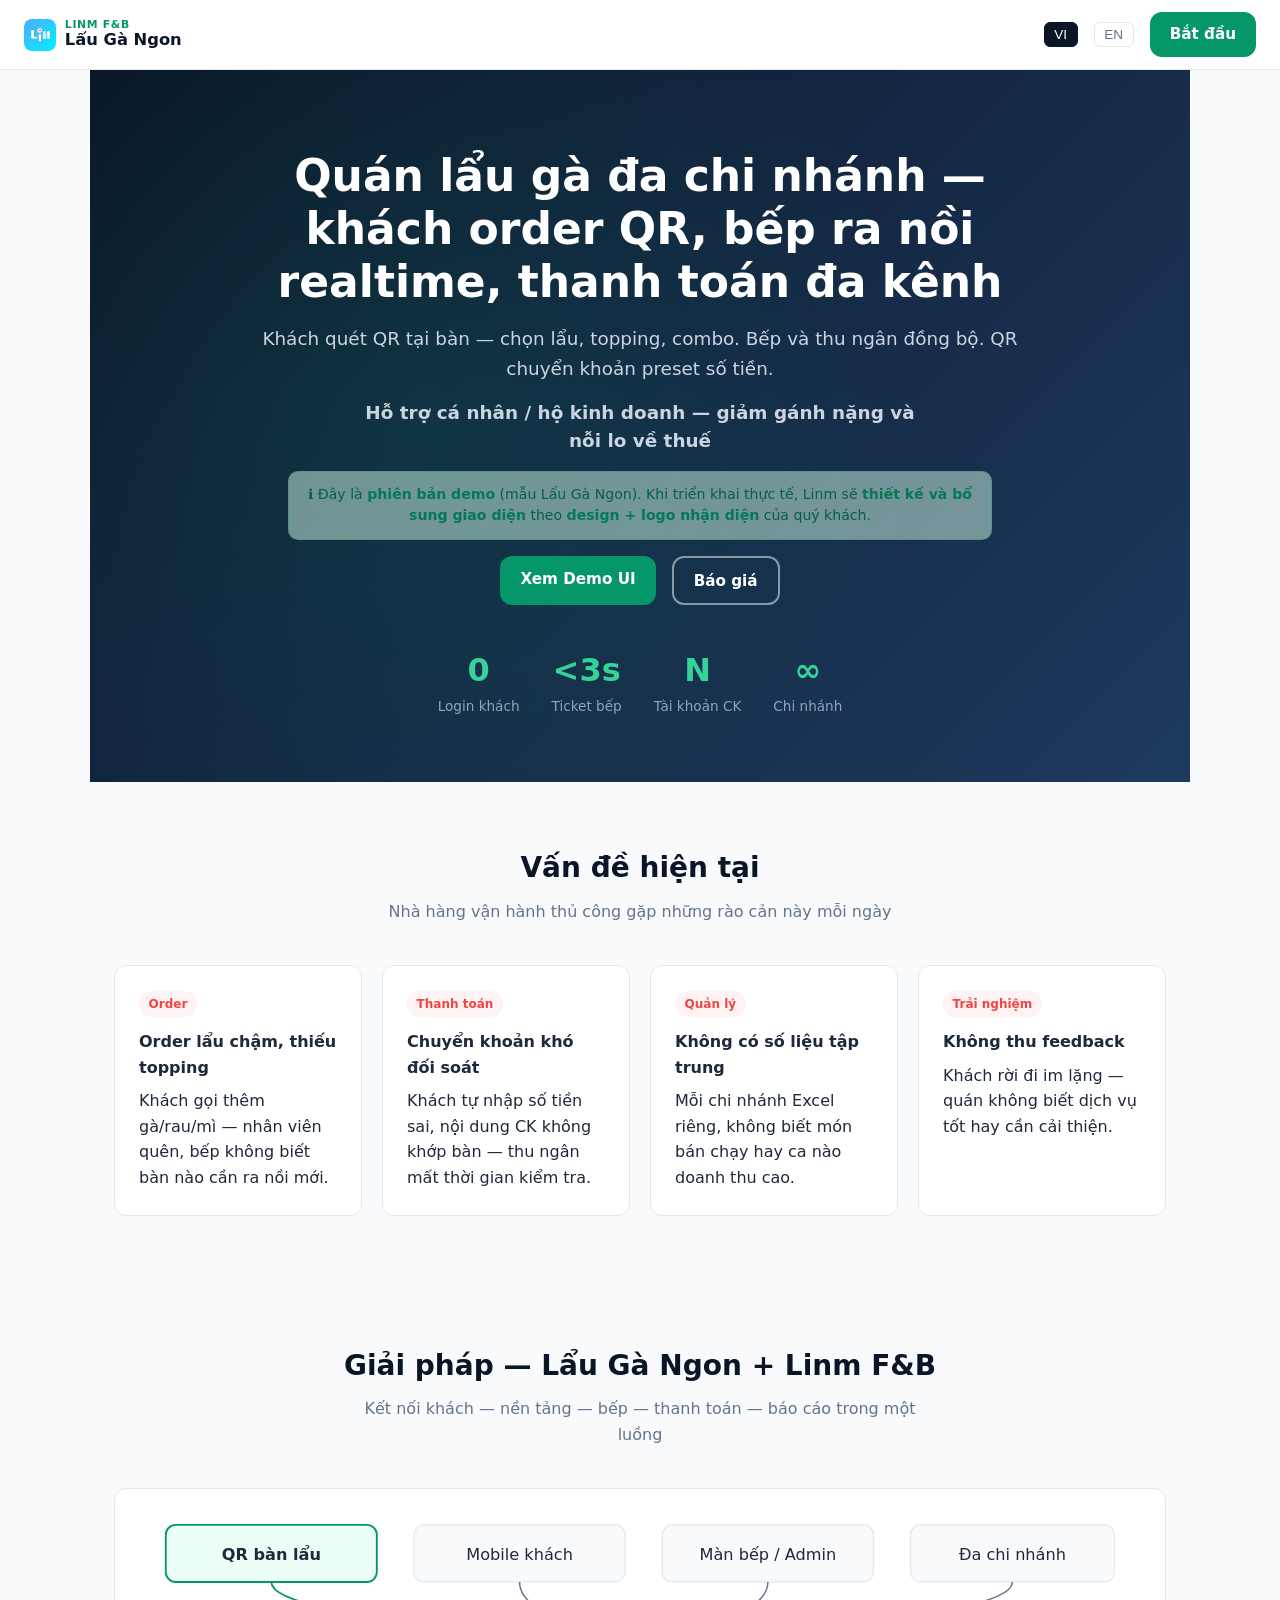
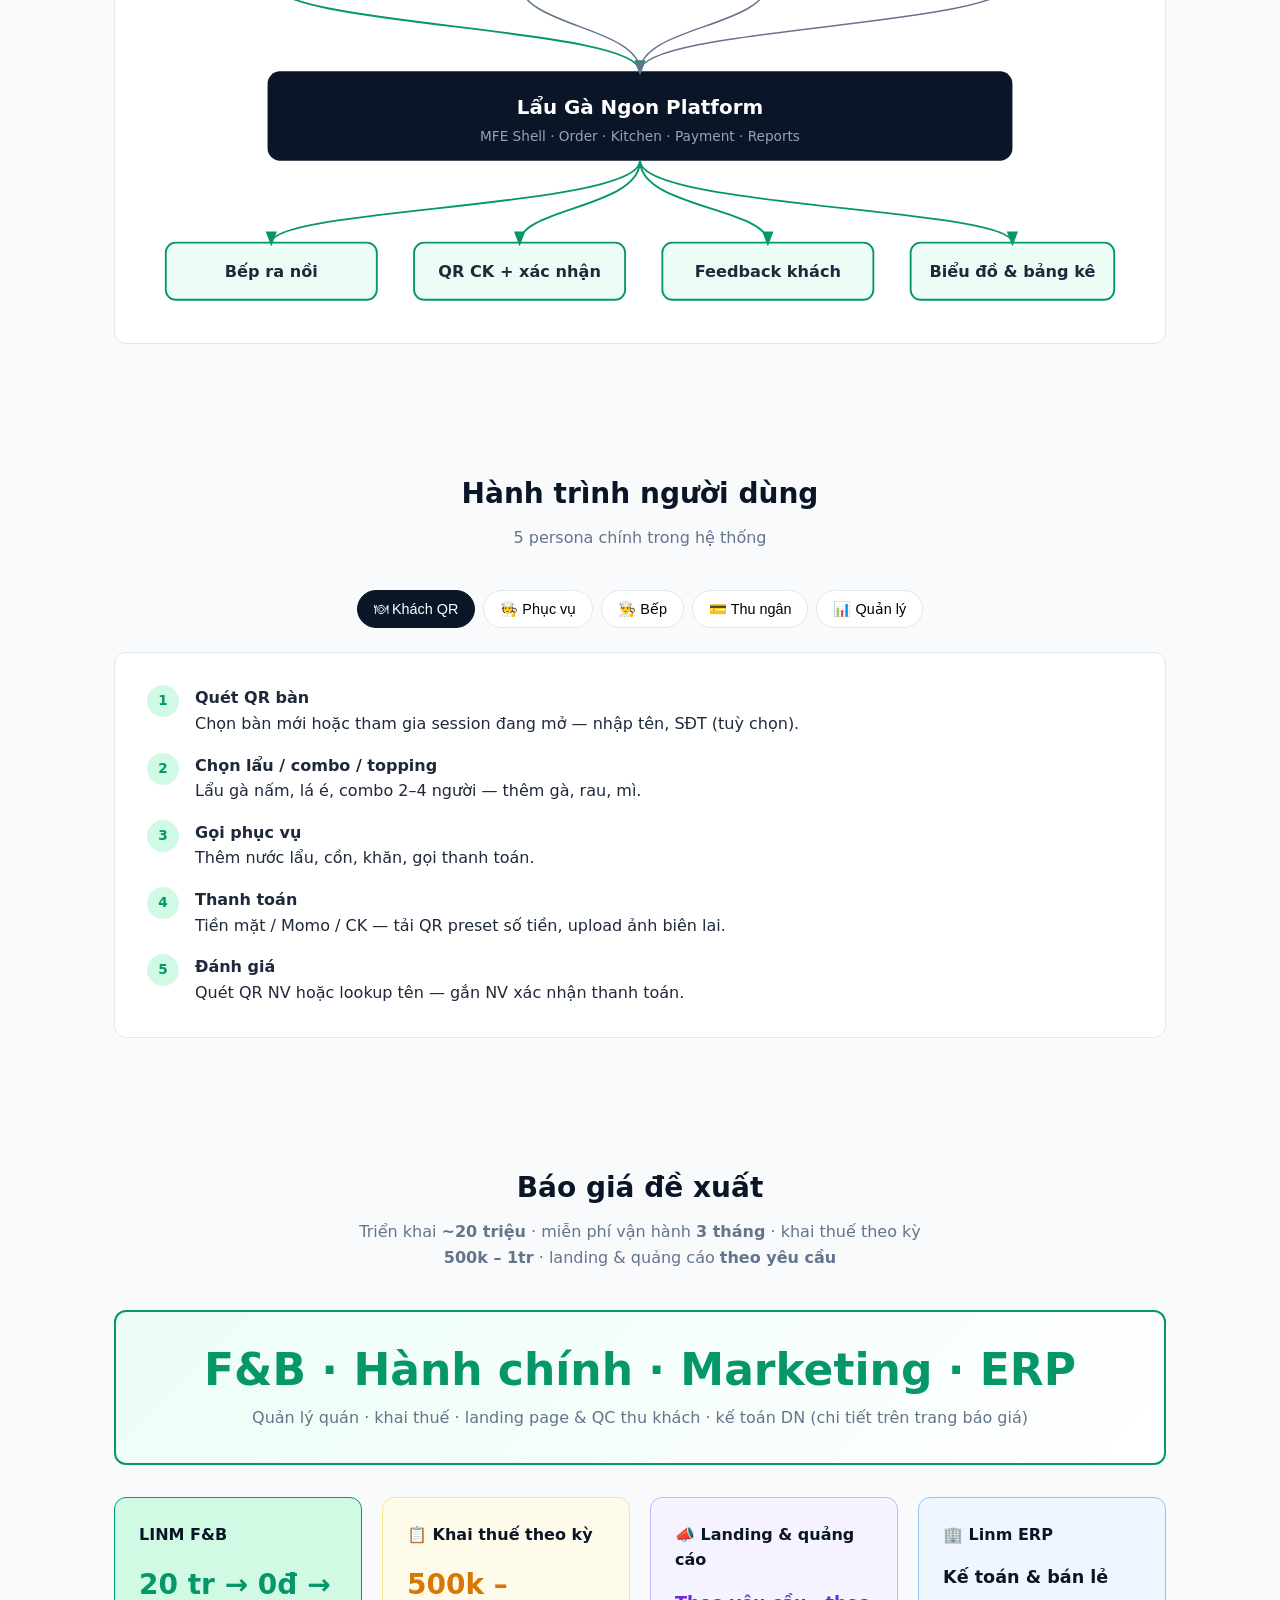
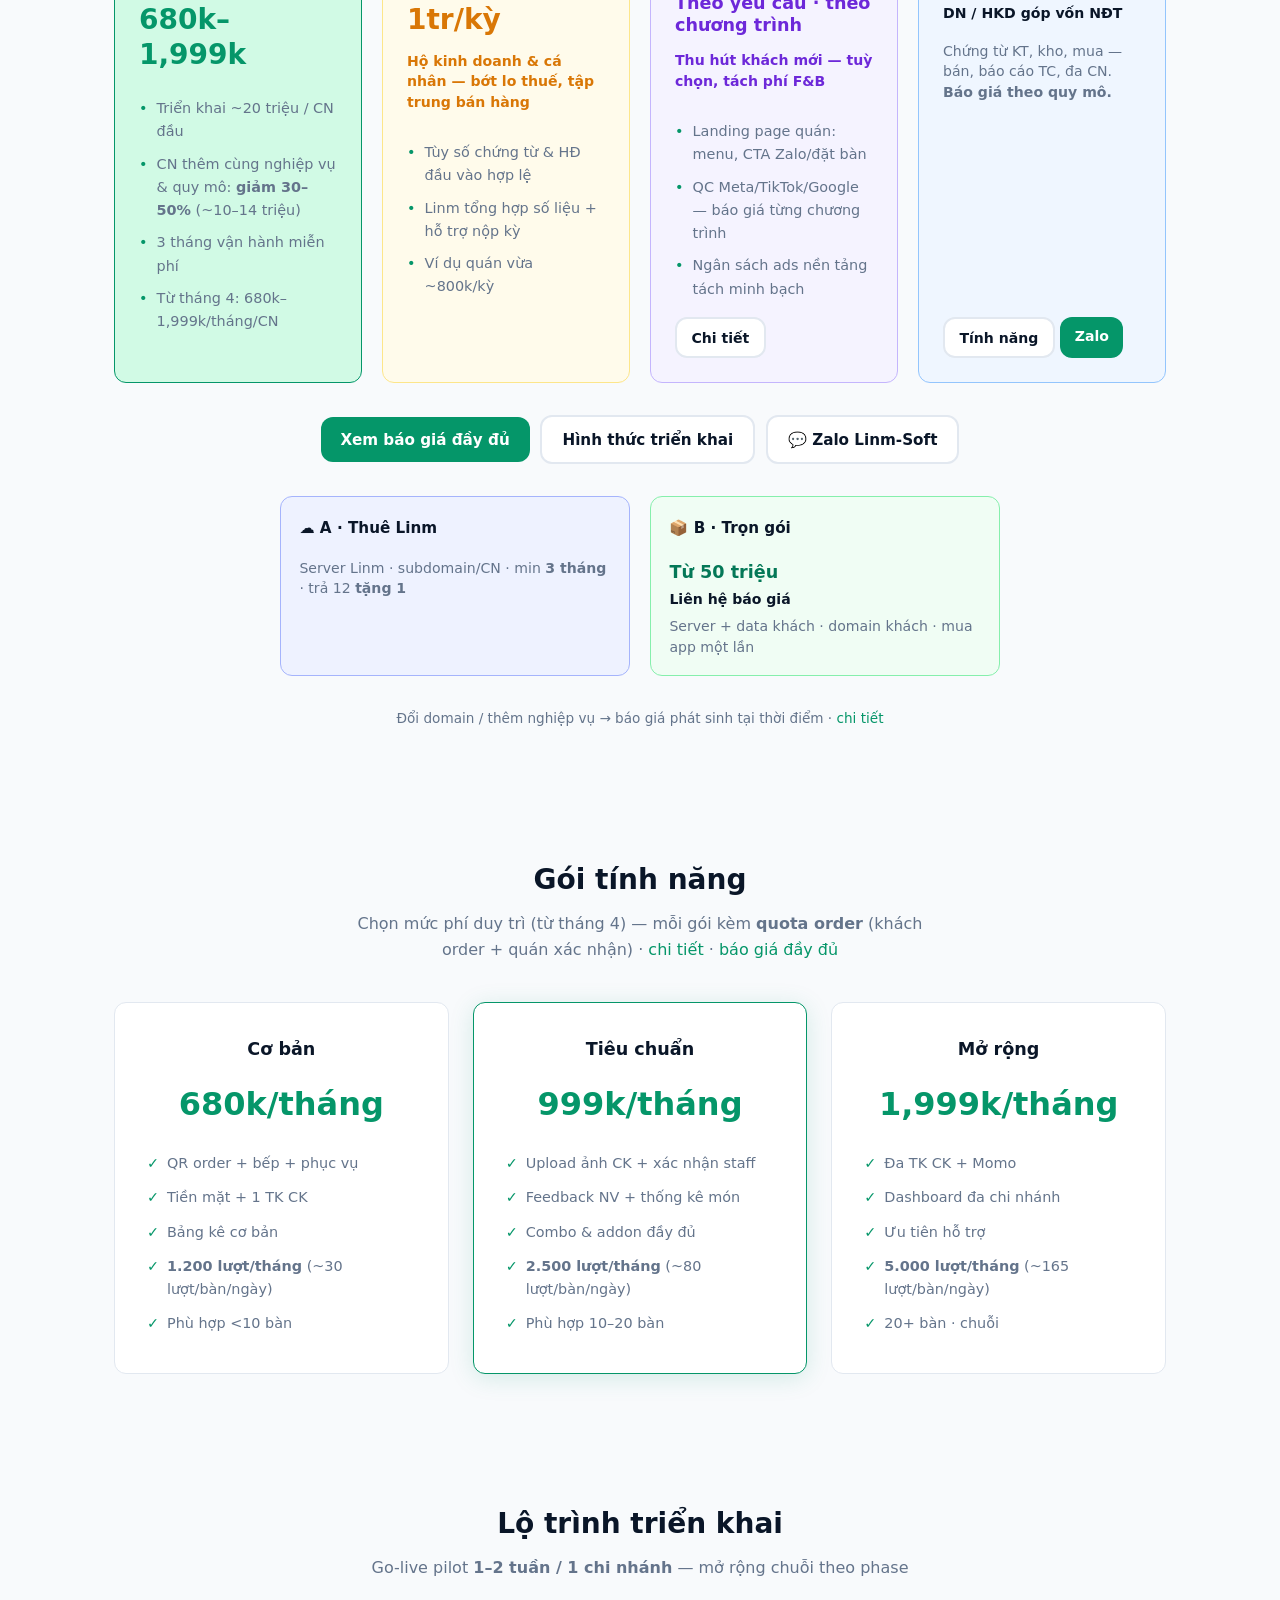
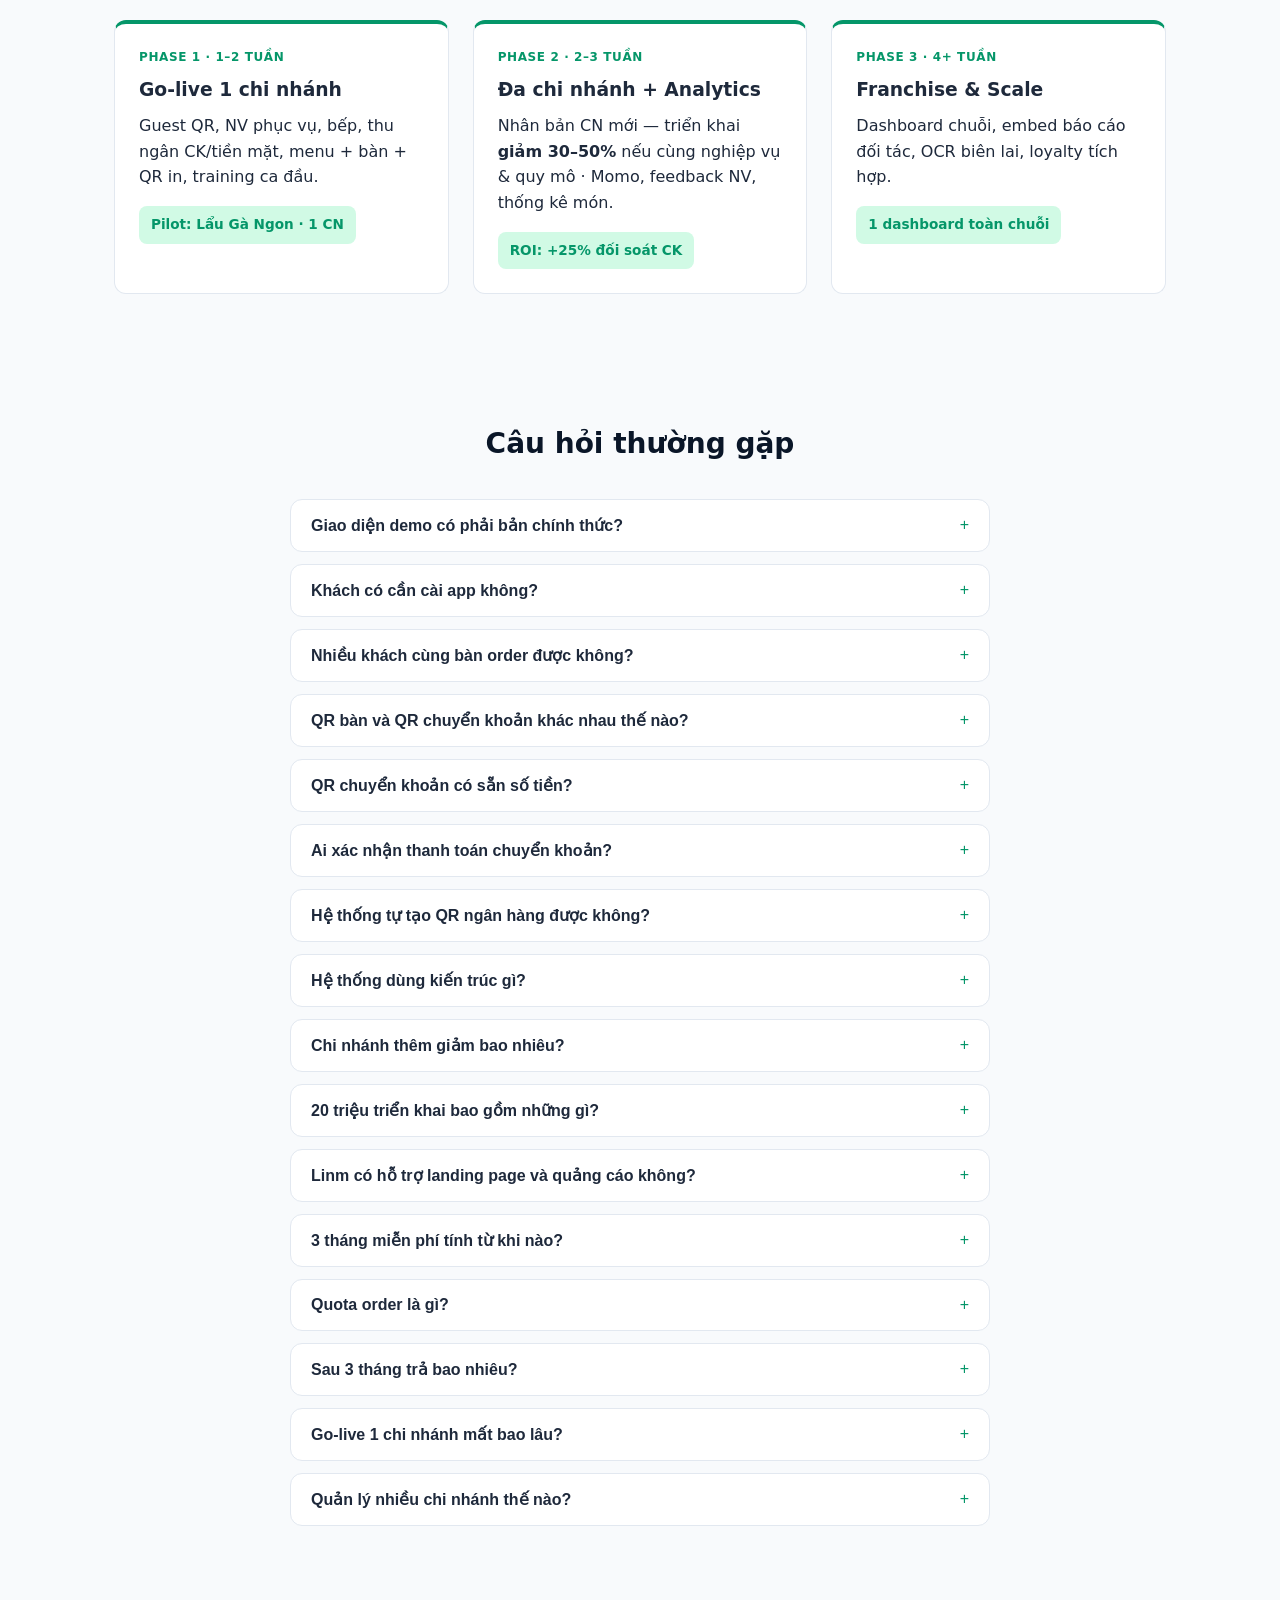
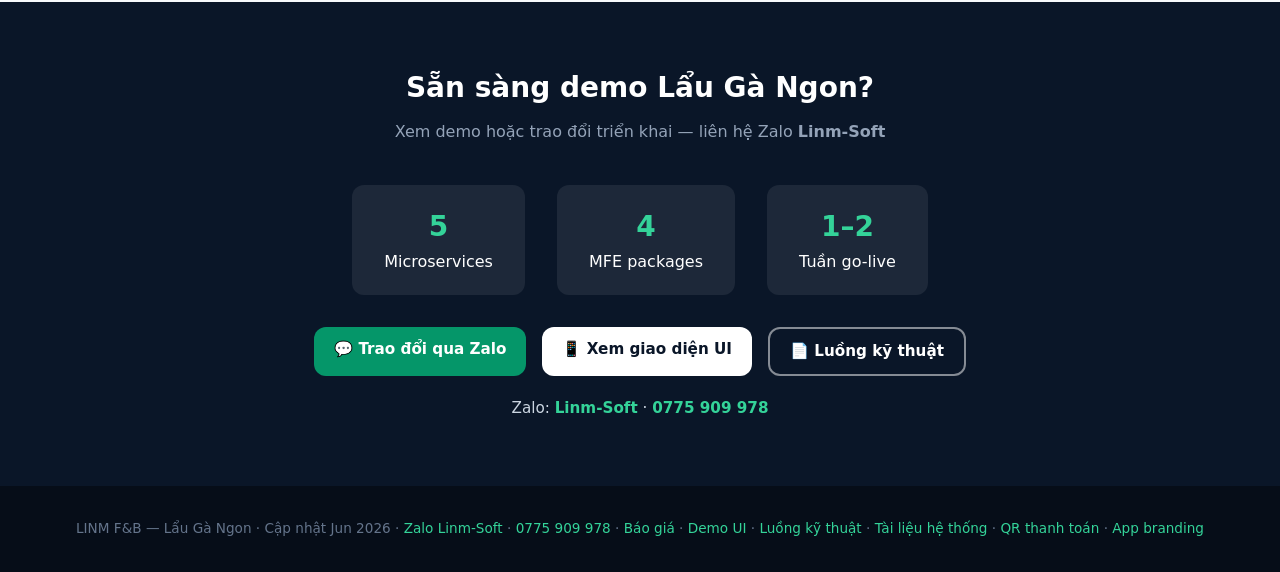
==== commit e37c2a18: "fnb-demo@1.0.4 [build #6]" ====
--- a/index.html
+++ b/index.html
@@ -86,8 +86,10 @@
 .pricing-hero{background:linear-gradient(135deg,#ecfdf5 0%,#fff 100%);border:2px solid var(--green);border-radius:var(--radius);padding:2rem;text-align:center;margin-bottom:2rem}
 .pricing-hero .price-main{font-size:clamp(2rem,6vw,2.75rem);font-weight:800;color:var(--green);line-height:1.2}
 .pricing-hero .price-sub{color:var(--txt2);font-size:1rem;margin-top:.5rem}
-.pricing-grid{display:grid;grid-template-columns:repeat(3,minmax(0,1fr));gap:1.25rem;margin:0 auto 2rem;max-width:1080px;width:100%}
-@media (max-width:960px){.pricing-grid{grid-template-columns:1fr;max-width:400px}}
+.pricing-grid{display:grid;grid-template-columns:repeat(auto-fit,minmax(240px,1fr));gap:1.25rem;margin:0 auto 2rem;max-width:1080px;width:100%}
+@media (max-width:560px){.pricing-grid{max-width:none}}
+.price-card.marketing{background:#f5f3ff;border-color:#c4b5fd}
+.price-card.marketing .amount{color:#6d28d9;font-size:1.1rem}
 .price-card{background:#fff;border:1px solid var(--border);border-radius:var(--radius);padding:1.5rem;display:flex;flex-direction:column;height:100%}
 .price-card.highlight{border-color:var(--green);background:var(--green-light)}
 .price-card.amber{background:#fffbeb;border-color:#fde68a}
@@ -146,6 +148,61 @@
 /* Footer */
 footer{background:#060d18;color:#64748b;text-align:center;padding:2rem 1.5rem;font-size:.85rem}
 footer a{color:var(--green-mid)}
+
+.table-scroll{overflow-x:auto;-webkit-overflow-scrolling:touch;max-width:100%}
+.table-scroll .pricing-table{min-width:28rem;margin-top:0}
+
+@media (max-width:640px){
+  nav{padding:.65rem 1rem;align-items:stretch;gap:.6rem}
+  nav .app-brand{max-width:100%}
+  .nav-right{
+    width:100%;
+    display:flex;
+    flex-wrap:wrap;
+    align-items:center;
+    justify-content:flex-end;
+    gap:.45rem;
+  }
+  .nav-right .btn-primary{padding:.5rem .85rem;font-size:.85rem}
+
+  .hero{padding:3rem 1rem 2.5rem}
+  .hero h1{font-size:1.5rem}
+  .hero p,.hero-slogan{font-size:.95rem}
+  .hero-btns{gap:.65rem}
+  .hero-btns .btn{padding:.55rem 1rem;font-size:.88rem}
+  .hero-stats{gap:1.25rem}
+  .stat-num{font-size:1.5rem}
+
+  section{padding:2.5rem 1rem}
+  section h2{font-size:1.35rem}
+  .section-sub{font-size:.88rem;margin-bottom:1.5rem}
+
+  .pricing-grid{grid-template-columns:1fr;max-width:none}
+  .pricing-hero{padding:1.25rem 1rem}
+  .pricing-hero .price-main{font-size:1.35rem}
+  .price-card .amount{font-size:1.35rem}
+
+  .pricing-timeline{flex-direction:column}
+  .timeline-step{min-width:0;border-right:none;border-bottom:1px solid var(--border)}
+  .timeline-step:last-child{border-bottom:none}
+
+  .tier-grid{grid-template-columns:1fr}
+  .tier-card{padding:1.35rem}
+  .tier-price{font-size:1.65rem}
+
+  .pain-grid,.roadmap{grid-template-columns:1fr}
+  .journey-panel{padding:1.25rem}
+  .faq-q{font-size:.92rem;padding:.85rem 1rem}
+
+  #cta{padding:2.5rem 1rem}
+  .cta-btns{flex-direction:column;align-items:stretch;max-width:18rem;margin-left:auto;margin-right:auto}
+  .cta-btns .btn{width:100%;text-align:center}
+  .cta-stats{gap:1rem}
+  .cta-stat{padding:1rem 1.25rem;flex:1;min-width:7rem}
+
+  .table-scroll .pricing-table{font-size:.78rem}
+  .pricing-table th,.pricing-table td{padding:.5rem .55rem}
+}
 </style>
 </head>
 <body>
@@ -182,6 +239,10 @@
       <span class="vi">Hỗ trợ cá nhân / hộ kinh doanh — giảm gánh nặng và nỗi lo về thuế</span>
       <span class="en" style="display:none">For individuals &amp; household businesses — lighter load, less tax worry</span>
     </p>
+    <div class="demo-disclaimer">
+      <span class="vi">ℹ️ Đây là <strong>phiên bản demo</strong> (mẫu Lẩu Gà Ngon). Khi triển khai thực tế, Linm sẽ <strong>thiết kế và bổ sung giao diện</strong> theo <strong>design + logo nhận diện</strong> của quý khách.</span>
+      <span class="en" style="display:none">ℹ️ This is a <strong>demo version</strong> (Lau Ga Ngon sample). In production, Linm will <strong>design and customize the UI</strong> to your <strong>brand design and identity</strong>.</span>
+    </div>
     <div class="hero-btns">
       <a href="app-demo.html" class="btn btn-primary">
         <span class="vi">Xem Demo UI</span>
@@ -362,22 +423,22 @@
 
 <section id="pricing">
   <h2><span class="vi">Báo giá đề xuất</span><span class="en" style="display:none">Pricing proposal</span></h2>
-  <p class="section-sub"><span class="vi">Triển khai <strong>~20 triệu</strong> · miễn phí vận hành <strong>3 tháng</strong> · khai thuế theo kỳ <strong>500k – 1tr</strong></span><span class="en" style="display:none">Setup <strong>~20M</strong> · <strong>3 months free</strong> · tax filing <strong>500k–1M/period</strong></span></p>
+  <p class="section-sub"><span class="vi">Triển khai <strong>~20 triệu</strong> · miễn phí vận hành <strong>3 tháng</strong> · khai thuế theo kỳ <strong>500k – 1tr</strong> · landing &amp; quảng cáo <strong>theo yêu cầu</strong></span><span class="en" style="display:none">Setup <strong>~20M</strong> · <strong>3 months free</strong> · tax filing <strong>500k–1M/period</strong> · landing &amp; ads <strong>on request</strong></span></p>
 
   <div class="pricing-hero">
-    <div class="price-main"><span class="vi">F&amp;B · Hành chính · ERP</span><span class="en" style="display:none">F&amp;B · Admin · ERP</span></div>
-    <div class="price-sub"><span class="vi">Quản lý quán · hỗ trợ khai thuế · kế toán doanh nghiệp (chi tiết trên trang báo giá)</span><span class="en" style="display:none">Restaurant ops · tax filing · enterprise accounting — see pricing page</span></div>
+    <div class="price-main"><span class="vi">F&amp;B · Hành chính · Marketing · ERP</span><span class="en" style="display:none">F&amp;B · Admin · Marketing · ERP</span></div>
+    <div class="price-sub"><span class="vi">Quản lý quán · khai thuế · landing page &amp; QC thu khách · kế toán DN (chi tiết trên trang báo giá)</span><span class="en" style="display:none">Restaurant ops · tax · landing &amp; ads · enterprise accounting — see pricing page</span></div>
   </div>
 
   <div class="pricing-grid">
     <div class="price-card highlight">
       <h3><span class="vi">LINM F&amp;B</span><span class="en" style="display:none">LINM F&amp;B</span></h3>
-      <p class="amount">20 tr → 0đ → 500k–1tr</p>
+      <p class="amount">20 tr → 0đ → 680k–1,999k</p>
       <ul>
         <li><span class="vi">Triển khai ~20 triệu / CN đầu</span><span class="en" style="display:none">~20M setup first branch</span></li>
         <li><span class="vi">CN thêm cùng nghiệp vụ &amp; quy mô: <strong>giảm 30–50%</strong> (~10–14 triệu)</span><span class="en" style="display:none">Extra same-model branches: <strong>30–50% off</strong> (~10–14M)</span></li>
         <li><span class="vi">3 tháng vận hành miễn phí</span><span class="en" style="display:none">3 months free ops</span></li>
-        <li><span class="vi">Từ tháng 4: 500k–1tr/tháng/CN</span><span class="en" style="display:none">From month 4: 500k–1M/mo</span></li>
+        <li><span class="vi">Từ tháng 4: 680k–1,999k/tháng/CN</span><span class="en" style="display:none">From month 4: 680k–1,999k/mo</span></li>
       </ul>
     </div>
     <div class="price-card amber">
@@ -390,6 +451,19 @@
         <li><span class="vi">Ví dụ quán vừa ~800k/kỳ</span><span class="en" style="display:none">e.g. ~800k/period medium venue</span></li>
       </ul>
     </div>
+    <div class="price-card marketing">
+      <h3><span class="vi">📣 Landing &amp; quảng cáo</span><span class="en" style="display:none">📣 Landing &amp; ads</span></h3>
+      <p class="amount"><span class="vi">Theo yêu cầu · theo chương trình</span><span class="en" style="display:none">By request · per program</span></p>
+      <p class="card-tag" style="color:#6d28d9"><span class="vi">Thu hút khách mới — tuỳ chọn, tách phí F&amp;B</span><span class="en" style="display:none">Acquire new guests — optional, separate from F&amp;B</span></p>
+      <ul>
+        <li><span class="vi">Landing page quán: menu, CTA Zalo/đặt bàn</span><span class="en" style="display:none">Venue landing: menu, Zalo/booking CTA</span></li>
+        <li><span class="vi">QC Meta/TikTok/Google — báo giá từng chương trình</span><span class="en" style="display:none">Meta/TikTok/Google ads — quoted per campaign</span></li>
+        <li><span class="vi">Ngân sách ads nền tảng tách minh bạch</span><span class="en" style="display:none">Platform ad budget reported separately</span></li>
+      </ul>
+      <div class="card-actions">
+        <a href="pricing.html#marketing" class="btn btn-outline" style="font-size:.88rem;padding:.45rem .9rem"><span class="vi">Chi tiết</span><span class="en" style="display:none">Details</span></a>
+      </div>
+    </div>
     <div class="price-card erp">
       <h3><span class="vi">🏢 Linm ERP</span><span class="en" style="display:none">🏢 Linm ERP</span></h3>
       <p class="amount"><span class="vi">Kế toán &amp; bán lẻ</span><span class="en" style="display:none">Accounting &amp; retail</span></p>
@@ -425,35 +499,39 @@
 
 <section id="tiers">
   <h2><span class="vi">Gói tính năng</span><span class="en" style="display:none">Feature tiers</span></h2>
-  <p class="section-sub"><span class="vi">Chọn mức phí duy trì (từ tháng 4) — <a href="pricing.html">báo giá đầy đủ</a></span><span class="en" style="display:none">Monthly tiers (from month 4) — <a href="pricing.html">full pricing</a></span></p>
+  <p class="section-sub"><span class="vi">Chọn mức phí duy trì (từ tháng 4) — mỗi gói kèm <strong>quota order</strong> (khách order + quán xác nhận) · <a href="pricing.html#quota">chi tiết</a> · <a href="pricing.html">báo giá đầy đủ</a></span><span class="en" style="display:none">Monthly tiers (from month 4) — each includes an <strong>order quota</strong> (guest order + shop confirm) · <a href="pricing.html#quota">details</a> · <a href="pricing.html">full pricing</a></span></p>
   <div class="tier-grid">
     <div class="tier-card">
       <div class="tier-name"><span class="vi">Cơ bản</span><span class="en" style="display:none">Basic</span></div>
-      <div class="tier-price">500k/tháng</div>
+      <div class="tier-price">680k/tháng</div>
       <ul class="tier-list">
         <li><span class="vi">QR order + bếp + phục vụ</span><span class="en" style="display:none">QR order + kitchen + waiters</span></li>
         <li><span class="vi">Tiền mặt + 1 TK CK</span><span class="en" style="display:none">Cash + 1 bank account</span></li>
         <li><span class="vi">Bảng kê cơ bản</span><span class="en" style="display:none">Basic ledger</span></li>
-        <li><span class="vi">Phù hợp &lt;30 bàn</span><span class="en" style="display:none">Under 30 tables</span></li>
+        <li><span class="vi"><strong>1.200 lượt/tháng</strong> (~30 lượt/bàn/ngày)</span><span class="en" style="display:none"><strong>1,200 units/mo</strong> (~30 units/table/day)</span></li>
+        <li><span class="vi">Phù hợp &lt;10 bàn</span><span class="en" style="display:none">Under 10 tables</span></li>
       </ul>
     </div>
     <div class="tier-card featured">
       <div class="tier-name"><span class="vi">Tiêu chuẩn</span><span class="en" style="display:none">Standard</span></div>
-      <div class="tier-price">800k/tháng</div>
+      <div class="tier-price">999k/tháng</div>
       <ul class="tier-list">
         <li><span class="vi">Upload ảnh CK + xác nhận staff</span><span class="en" style="display:none">Proof upload + staff confirm</span></li>
         <li><span class="vi">Feedback NV + thống kê món</span><span class="en" style="display:none">Staff feedback + menu stats</span></li>
         <li><span class="vi">Combo &amp; addon đầy đủ</span><span class="en" style="display:none">Full combos &amp; addons</span></li>
-        <li><span class="vi">Đề xuất cho Lẩu Gà Ngon pilot</span><span class="en" style="display:none">Recommended for pilot</span></li>
+        <li><span class="vi"><strong>2.500 lượt/tháng</strong> (~80 lượt/bàn/ngày)</span><span class="en" style="display:none"><strong>2,500 units/mo</strong> (~80 units/table/day)</span></li>
+        <li><span class="vi">Phù hợp 10–20 bàn</span><span class="en" style="display:none">10–20 tables</span></li>
       </ul>
     </div>
     <div class="tier-card">
       <div class="tier-name"><span class="vi">Mở rộng</span><span class="en" style="display:none">Scale</span></div>
-      <div class="tier-price">1tr/tháng</div>
+      <div class="tier-price">1,999k/tháng</div>
       <ul class="tier-list">
         <li><span class="vi">Đa TK CK + Momo</span><span class="en" style="display:none">Multi-account + Momo</span></li>
         <li><span class="vi">Dashboard đa chi nhánh</span><span class="en" style="display:none">Multi-branch dashboard</span></li>
         <li><span class="vi">Ưu tiên hỗ trợ</span><span class="en" style="display:none">Priority support</span></li>
+        <li><span class="vi"><strong>5.000 lượt/tháng</strong> (~165 lượt/bàn/ngày)</span><span class="en" style="display:none"><strong>5,000 units/mo</strong> (~165 units/table/day)</span></li>
+        <li><span class="vi">20+ bàn · chuỗi</span><span class="en" style="display:none">20+ tables · chain</span></li>
       </ul>
     </div>
   </div>
@@ -487,6 +565,7 @@
 <section id="faq">
   <h2><span class="vi">Câu hỏi thường gặp</span><span class="en" style="display:none">FAQ</span></h2>
   <div style="max-width:700px;margin:2rem auto 0">
+    <div class="faq-item"><button class="faq-q" onclick="toggleFaq(this)"><span class="vi">Giao diện demo có phải bản chính thức?</span><span class="en" style="display:none">Is the demo UI the final product?</span></button><div class="faq-a"><span class="vi">Không — đây là <strong>phiên bản demo</strong> minh hoạ luồng nghiệp vụ (mẫu Lẩu Gà Ngon). Khi triển khai, Linm <strong>thiết kế lại UI/UX</strong>, áp dụng <strong>logo, màu sắc và nhận diện thương hiệu</strong> của quý khách, và bổ sung màn hình/tính năng theo khảo sát thực tế.</span><span class="en" style="display:none">No — this is a <strong>demo</strong> illustrating workflows (Lau Ga Ngon sample). At go-live, Linm <strong>redesigns the UI/UX</strong> with your <strong>logo, colors, and brand identity</strong>, plus features from your site survey.</span></div></div>
     <div class="faq-item"><button class="faq-q" onclick="toggleFaq(this)"><span class="vi">Khách có cần cài app không?</span><span class="en" style="display:none">Do guests need an app?</span></button><div class="faq-a"><span class="vi">Không — PWA qua trình duyệt sau khi quét QR bàn.</span><span class="en" style="display:none">No — browser PWA after scanning table QR.</span></div></div>
     <div class="faq-item"><button class="faq-q" onclick="toggleFaq(this)"><span class="vi">Nhiều khách cùng bàn order được không?</span><span class="en" style="display:none">Can multiple guests order at one table?</span></button><div class="faq-a"><span class="vi">Có — join cùng session hoặc tạo session mới tùy cấu hình bàn.</span><span class="en" style="display:none">Yes — join same session or start new per table config.</span></div></div>
     <div class="faq-item"><button class="faq-q" onclick="toggleFaq(this)"><span class="vi">QR bàn và QR chuyển khoản khác nhau thế nào?</span><span class="en" style="display:none">Table QR vs transfer QR?</span></button><div class="faq-a"><span class="vi"><strong>QR bàn</strong> mở menu order trên điện thoại. <strong>QR chuyển khoản</strong> sinh khi thanh toán bill — có sẵn số tiền và nội dung; khách quét bằng app ngân hàng.</span><span class="en" style="display:none"><strong>Table QR</strong> opens the order menu. <strong>Transfer QR</strong> is generated at checkout with preset amount and reference for banking apps.</span></div></div>
@@ -495,9 +574,11 @@
     <div class="faq-item"><button class="faq-q" onclick="toggleFaq(this)"><span class="vi">Hệ thống tự tạo QR ngân hàng được không?</span><span class="en" style="display:none">Does Linm generate bank QR itself?</span></button><div class="faq-a"><span class="vi">Có — Linm tự sinh QR trên server theo chuẩn liên ngân hàng (NAPAS/EMV), không phụ thuộc dịch vụ QR bên thứ ba. Quản lý cấu hình BIN + số TK chi nhánh và xem preview trước go-live.</span><span class="en" style="display:none">Yes — Linm builds QR on the server using the national interbank standard (NAPAS/EMV), without third-party QR services. Managers configure branch accounts and preview before go-live.</span></div></div>
     <div class="faq-item"><button class="faq-q" onclick="toggleFaq(this)"><span class="vi">Hệ thống dùng kiến trúc gì?</span><span class="en" style="display:none">What architecture is used?</span></button><div class="faq-a"><span class="vi">Microfrontend Linm (single-spa) + .NET 8 microservices — chuẩn hóa khi confirm demo.</span><span class="en" style="display:none">Linm MFE (single-spa) + .NET 8 microservices — standardized after demo confirm.</span></div></div>
     <div class="faq-item"><button class="faq-q" onclick="toggleFaq(this)"><span class="vi">Chi nhánh thêm giảm bao nhiêu?</span><span class="en" style="display:none">Discount for additional branches?</span></button><div class="faq-a"><span class="vi">Các chi nhánh <strong>cùng nghiệp vụ và quy mô</strong> (vd. cùng mô hình lẩu, số bàn tương đương) được <strong>giảm 30–50%</strong> phí triển khai so với CN đầu (~20 triệu) — tức khoảng <strong>~10–14 triệu/CN</strong>. Mức giảm phụ thuộc <strong>quy mô chuỗi</strong> (số CN triển khai cùng đợt) và <strong>nhu cầu đào tạo</strong> (NV đã qua pilot thì rút ngắn, giảm sâu hơn).</span><span class="en" style="display:none">Branches with the <strong>same business model and size</strong> get <strong>30–50% off</strong> setup vs the first branch (~20M) — roughly <strong>~10–14M each</strong>. The rate depends on <strong>chain scale</strong> (batch rollout) and <strong>training needs</strong> (staff already trained at pilot → less onsite time, deeper discount).</span></div></div>
-    <div class="faq-item"><button class="faq-q" onclick="toggleFaq(this)"><span class="vi">20 triệu triển khai bao gồm những gì?</span><span class="en" style="display:none">What's included in 20M setup?</span></button><div class="faq-a"><span class="vi">Menu/bàn/QR, Guest order, bếp, NV phục vụ, thu ngân (QR CK + đối soát tay), training ca pilot và go-live 1–2 tuần. Không bao gồm máy in, tablet (quán tự chuẩn bị hoặc báo giá riêng).</span><span class="en" style="display:none">Menu/tables/QR, guest order, kitchen, waiters, cashier (transfer QR + manual reconcile), pilot training, 1–2 week go-live. Excludes printers/tablets unless quoted separately.</span></div></div>
+    <div class="faq-item"><button class="faq-q" onclick="toggleFaq(this)"><span class="vi">20 triệu triển khai bao gồm những gì?</span><span class="en" style="display:none">What's included in 20M setup?</span></button><div class="faq-a"><span class="vi">Menu/bàn/QR, Guest order, bếp, NV phục vụ, thu ngân (QR CK + đối soát tay), training ca pilot và go-live 1–2 tuần. Không bao gồm máy in, tablet, <strong>landing page</strong> hay <strong>quảng cáo</strong> (báo giá riêng — <a href="pricing.html#marketing">chi tiết</a>).</span><span class="en" style="display:none">Menu/tables/QR, guest order, kitchen, waiters, cashier (transfer QR + manual reconcile), pilot training, 1–2 week go-live. Excludes printers/tablets, <strong>landing pages</strong>, and <strong>ads</strong> (quoted separately — <a href="pricing.html#marketing">details</a>).</span></div></div>
+    <div class="faq-item"><button class="faq-q" onclick="toggleFaq(this)"><span class="vi">Linm có hỗ trợ landing page và quảng cáo không?</span><span class="en" style="display:none">Does Linm offer landing pages and ads?</span></button><div class="faq-a"><span class="vi">Có — dịch vụ <strong>tuỳ chọn</strong>, tách phí F&amp;B: Linm dựng <strong>landing page</strong> giới thiệu quán (menu, CTA Zalo/đặt bàn) và hỗ trợ <strong>chạy quảng cáo</strong> thu hút khách (Meta, TikTok, Google Maps…). Landing <strong>báo giá theo yêu cầu</strong>; quảng cáo <strong>báo giá theo chương trình</strong> — ngân sách ads nền tảng tách minh bạch. <a href="pricing.html#marketing">Chi tiết</a>.</span><span class="en" style="display:none">Yes — optional add-ons: Linm builds a <strong>venue landing page</strong> and runs <strong>acquisition ads</strong> (Meta, TikTok, Google Maps…). Landing quoted <strong>by scope</strong>; ads <strong>per campaign</strong> with platform media budget reported separately. <a href="pricing.html#marketing">Details</a>.</span></div></div>
     <div class="faq-item"><button class="faq-q" onclick="toggleFaq(this)"><span class="vi">3 tháng miễn phí tính từ khi nào?</span><span class="en" style="display:none">When does the 3 free months start?</span></button><div class="faq-a"><span class="vi">Từ ngày go-live chính thức (ca pilot thành công). Trong 3 tháng: hosting, cập nhật, hỗ trợ Zalo — không thu phí duy trì.</span><span class="en" style="display:none">From official go-live (successful pilot shift). Includes hosting, updates, Zalo support — no monthly fee.</span></div></div>
-    <div class="faq-item"><button class="faq-q" onclick="toggleFaq(this)"><span class="vi">Sau 3 tháng trả bao nhiêu?</span><span class="en" style="display:none">What after 3 months?</span></button><div class="faq-a"><span class="vi"><strong>500.000 – 1.000.000đ/tháng/chi nhánh</strong> tùy gói: cơ bản (500k), tiêu chuẩn có feedback + thống kê món (800k), mở rộng đa CN + Momo (1tr). Thanh toán theo tháng, hợp đồng linh hoạt.</span><span class="en" style="display:none"><strong>500k–1M VND/month/branch</strong> by tier: basic 500k, standard 800k, scale 1M. Monthly billing, flexible contract.</span></div></div>
+    <div class="faq-item"><button class="faq-q" onclick="toggleFaq(this)"><span class="vi">Quota order là gì?</span><span class="en" style="display:none">What is order quota?</span></button><div class="faq-a"><span class="vi"><strong>1 lượt quota</strong> = khách <strong>order</strong> trên QR bàn và quán <strong>xác nhận đơn</strong> (NV xác nhận → gửi bếp) — không tính từng món, không tính riêng thanh toán. Tham chiếu quy mô: <strong>lượt/bàn/ngày</strong> (TB mỗi bàn mỗi ngày); quota tính <strong>tổng lượt/CN/tháng</strong>. Gói thuê Linm: Cơ bản <strong>1.200</strong> (~30 lượt/bàn/ngày, 680k, &lt;10 bàn), Tiêu chuẩn <strong>2.500</strong> (~80 lượt/bàn/ngày, 999k, 10–20 bàn), Mở rộng <strong>5.000</strong> (~165 lượt/bàn/ngày, 1,999k, 20+ bàn). <a href="pricing.html#quota">Chi tiết</a>.</span><span class="en" style="display:none"><strong>1 quota unit</strong> = guest <strong>orders</strong> via QR and staff <strong>confirms the order</strong> — not per line item or payment. Size reference: <strong>units/table/day</strong> (avg per table per day); billing quota is <strong>total units/branch/month</strong>. Hosted tiers: Basic <strong>1,200</strong> (~30 units/table/day, 680k), Standard <strong>2,500</strong> (~80, 999k), Scale <strong>5,000</strong> (~165, 1,999k). <a href="pricing.html#quota">Details</a>.</span></div></div>
+    <div class="faq-item"><button class="faq-q" onclick="toggleFaq(this)"><span class="vi">Sau 3 tháng trả bao nhiêu?</span><span class="en" style="display:none">What after 3 months?</span></button><div class="faq-a"><span class="vi"><strong>680.000 – 1.999.000đ/tháng/chi nhánh</strong> tùy gói: cơ bản (680k), tiêu chuẩn có feedback + thống kê món (999k), mở rộng đa CN + Momo (1,999k). Thanh toán theo tháng, hợp đồng linh hoạt.</span><span class="en" style="display:none"><strong>680k–1,999k VND/month/branch</strong> by tier: basic 680k, standard 999k, scale 1,999k. Monthly billing, flexible contract.</span></div></div>
     <div class="faq-item"><button class="faq-q" onclick="toggleFaq(this)"><span class="vi">Go-live 1 chi nhánh mất bao lâu?</span><span class="en" style="display:none">How long to go-live one branch?</span></button><div class="faq-a"><span class="vi"><strong>1–2 tuần</strong> — cấu hình menu/bàn/QR, deploy MFE + API, training ca pilot (Lẩu Gà Ngon model).</span><span class="en" style="display:none"><strong>1–2 weeks</strong> — menu/tables/QR setup, MFE + API deploy, pilot shift training (Lau Ga Ngon model).</span></div></div>
     <div class="faq-item"><button class="faq-q" onclick="toggleFaq(this)"><span class="vi">Quản lý nhiều chi nhánh thế nào?</span><span class="en" style="display:none">How is multi-branch managed?</span></button><div class="faq-a"><span class="vi">Mỗi chi nhánh có menu, bàn, QR thanh toán riêng; owner xem tổng hợp trên dashboard.</span><span class="en" style="display:none">Each branch has own menu, tables, payment QR; owner sees rollup dashboard.</span></div></div>
   </div>
--- a/assets/linm/app-brand.css
+++ b/assets/linm/app-brand.css
@@ -13,3 +13,25 @@
 .app-brand--phone .app-brand__text{align-items:center}
 .app-brand--dark .app-brand__tenant{color:#fff}
 .app-brand--dark .app-brand__platform{color:var(--primary,#00c9a7)}
+
+/* Demo / pilot disclaimer — shared across pitch pages */
+.demo-disclaimer{
+  max-width:44rem;
+  margin:0 auto 1rem;
+  padding:.75rem 1rem;
+  border-radius:10px;
+  font-size:.88rem;
+  line-height:1.55;
+  border:1px solid rgba(5,150,105,.28);
+  background:rgba(209,250,229,.5);
+  color:#065f46;
+  text-align:center;
+}
+.demo-disclaimer strong{color:#047857;font-weight:700}
+.demo-disclaimer--inline{max-width:none;text-align:left;margin:0 0 1rem}
+.demo-disclaimer--dark{
+  border-color:rgba(0,201,167,.35);
+  background:rgba(0,201,167,.1);
+  color:#cbd5e1;
+}
+.demo-disclaimer--dark strong{color:#5eead4}
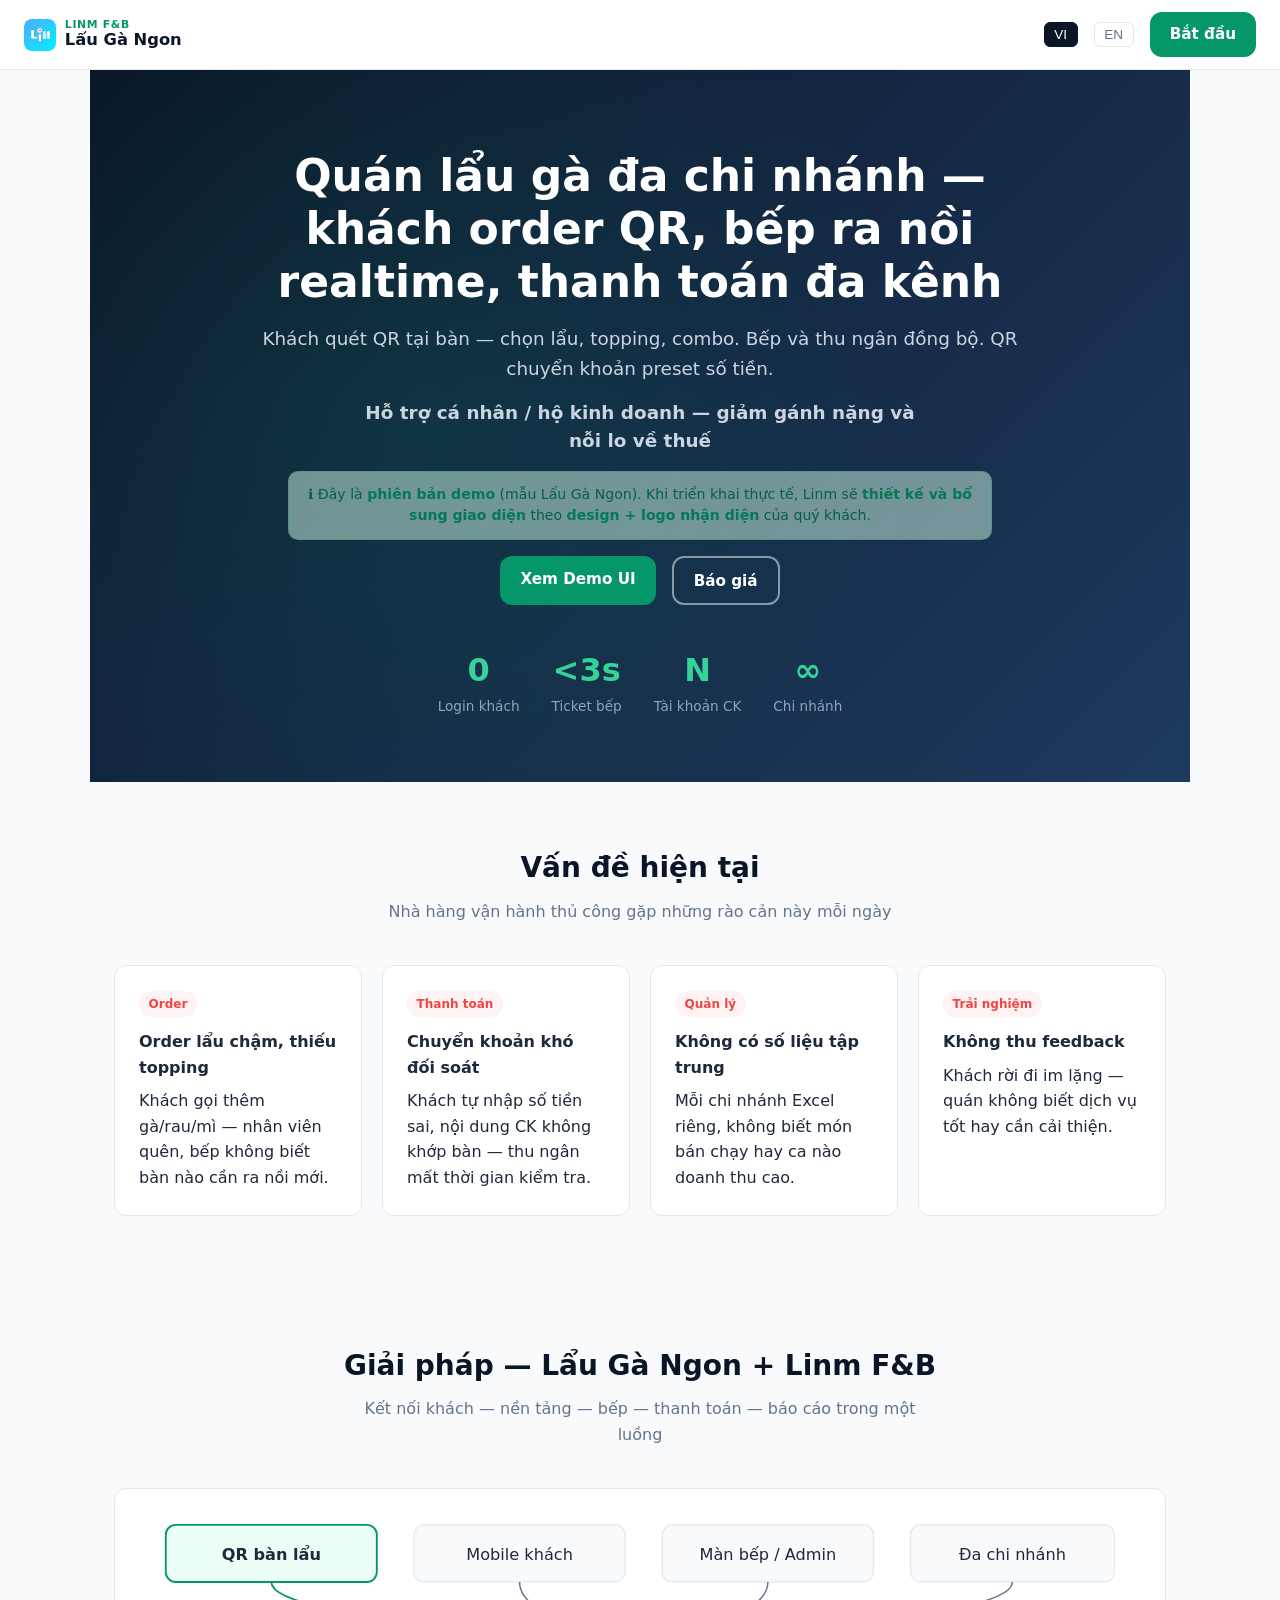
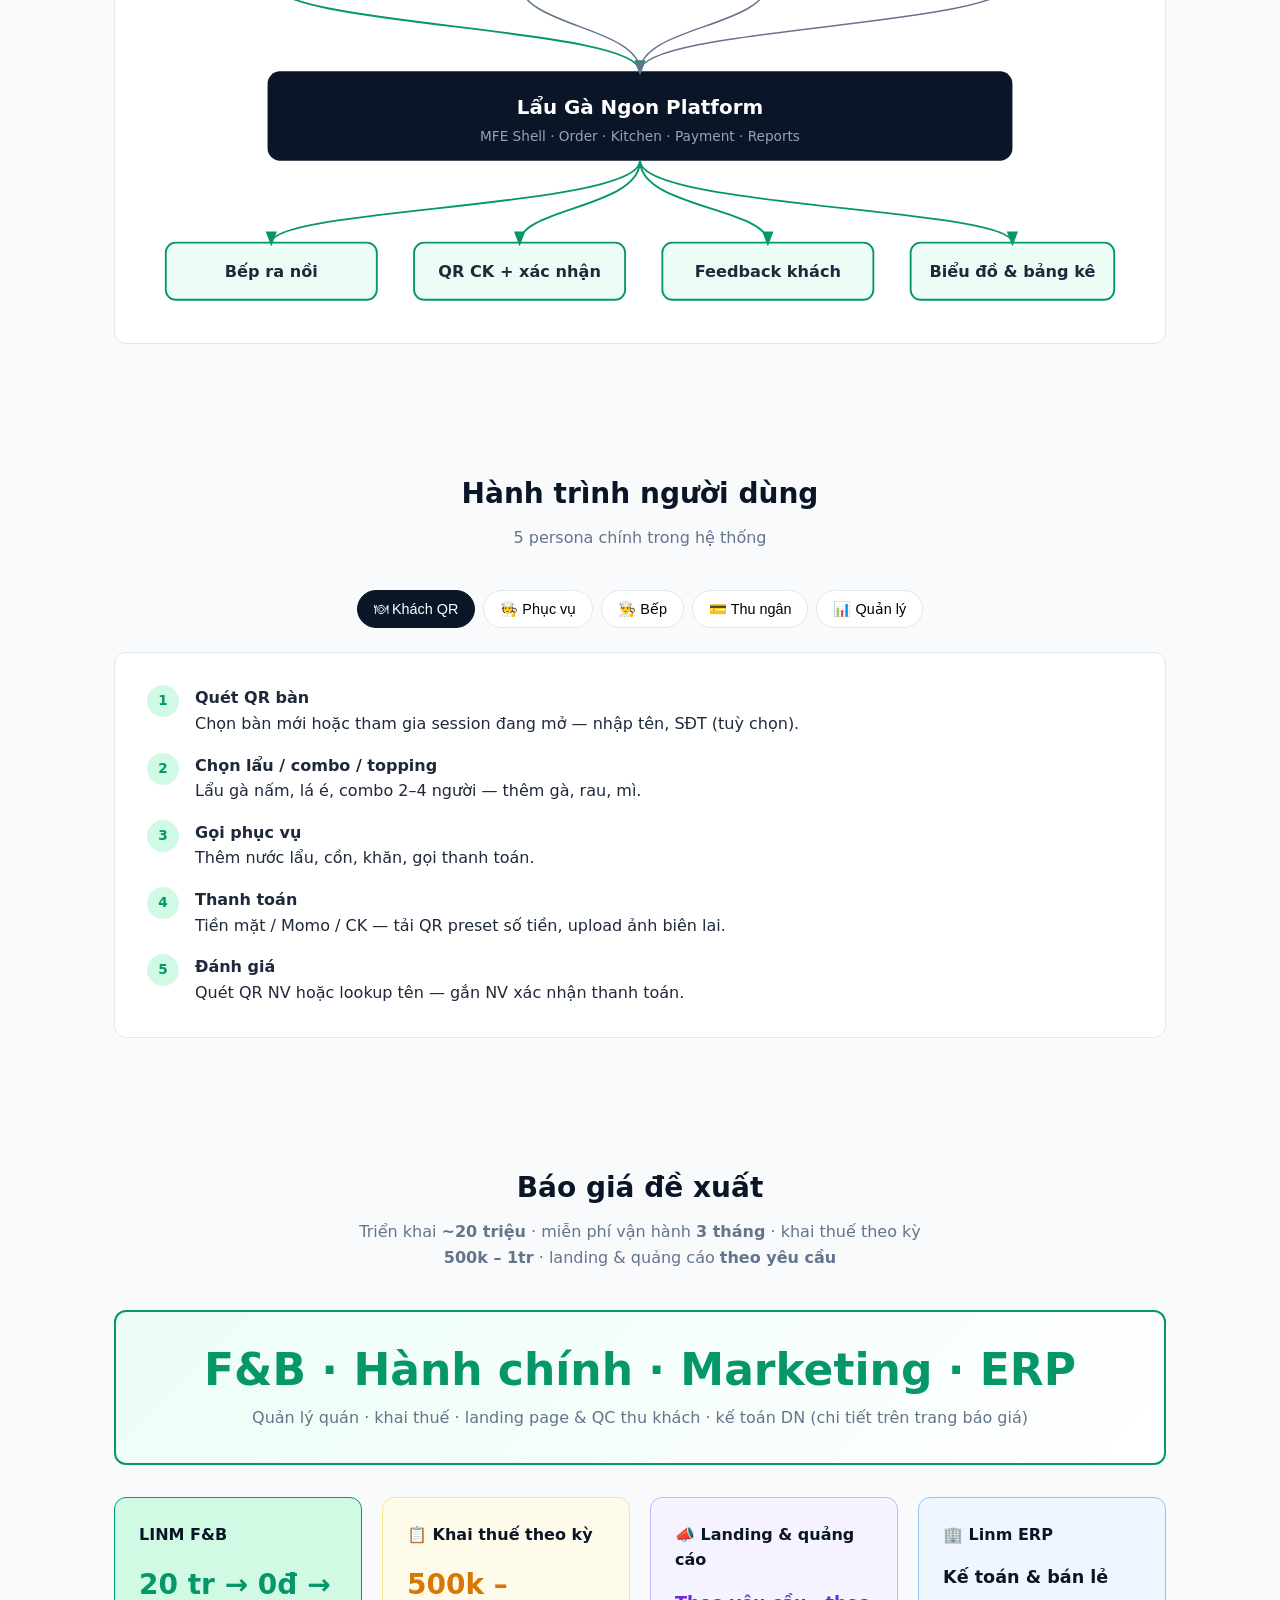
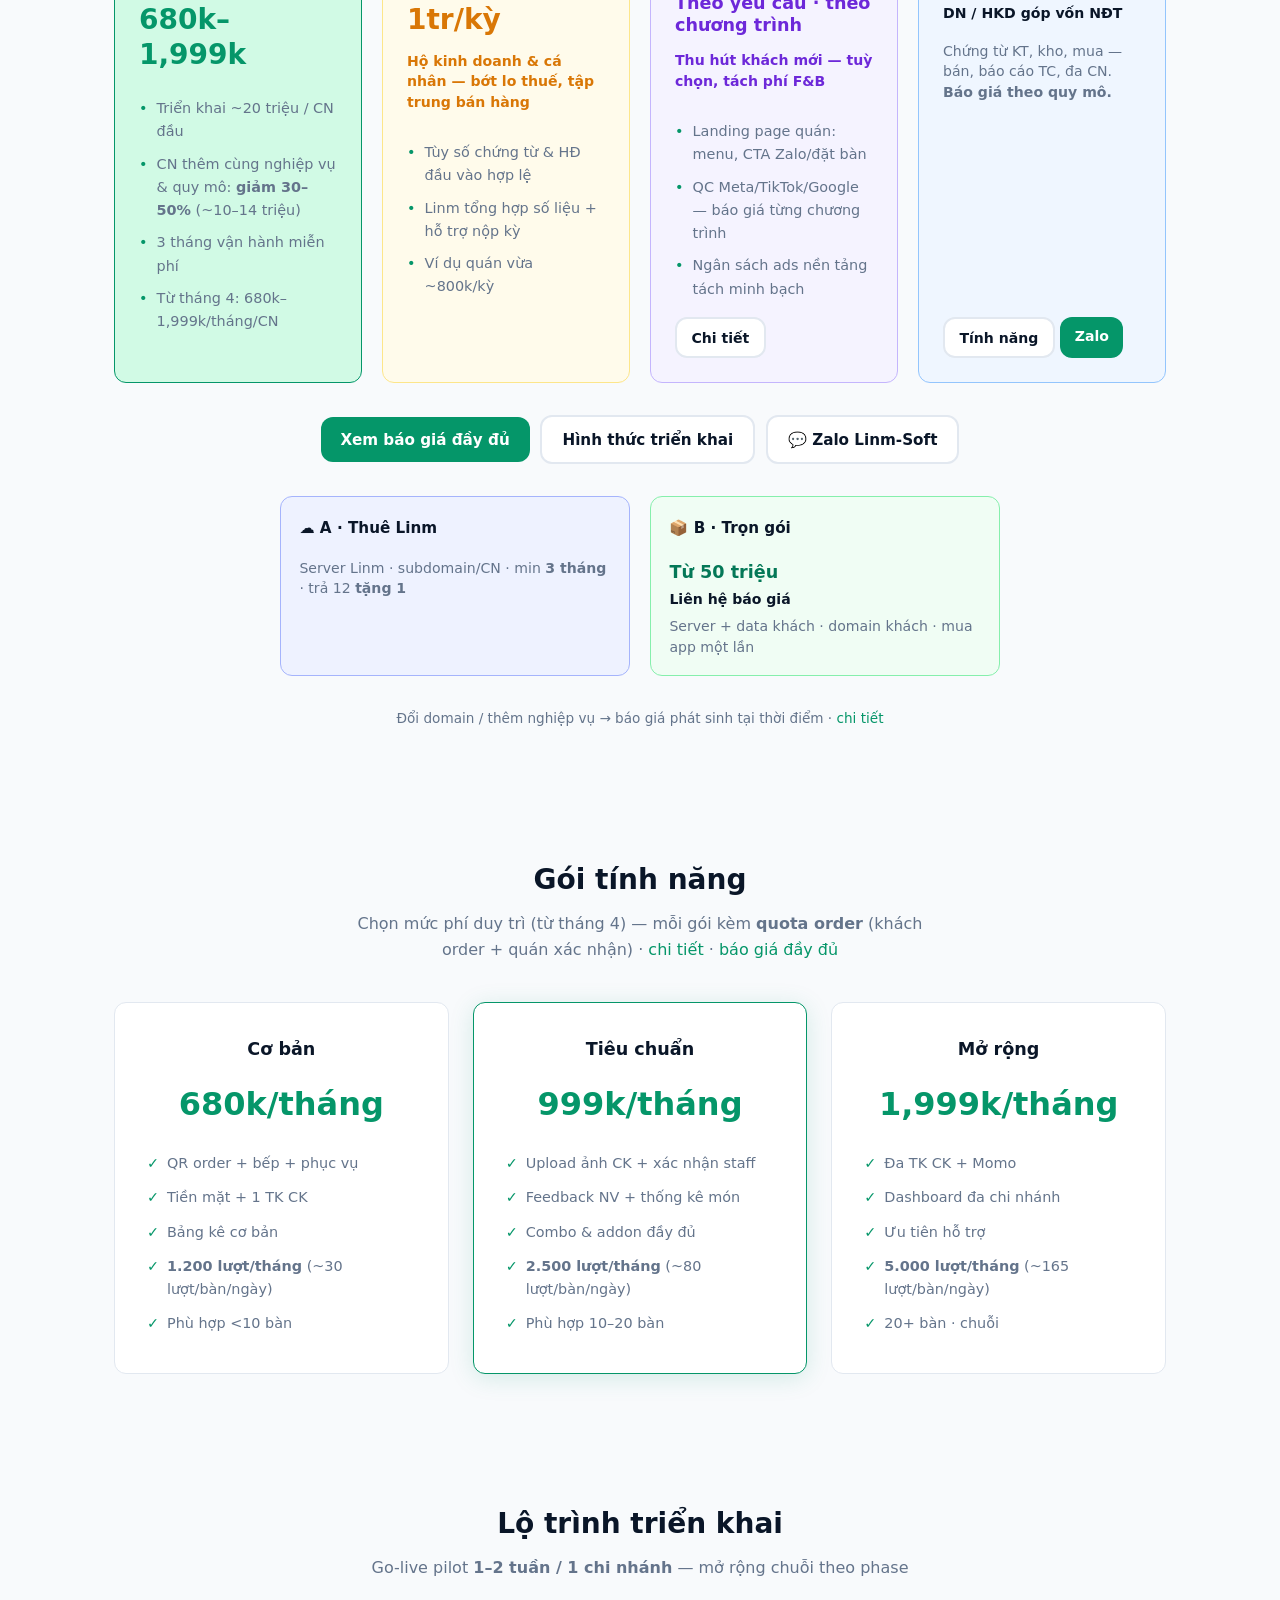
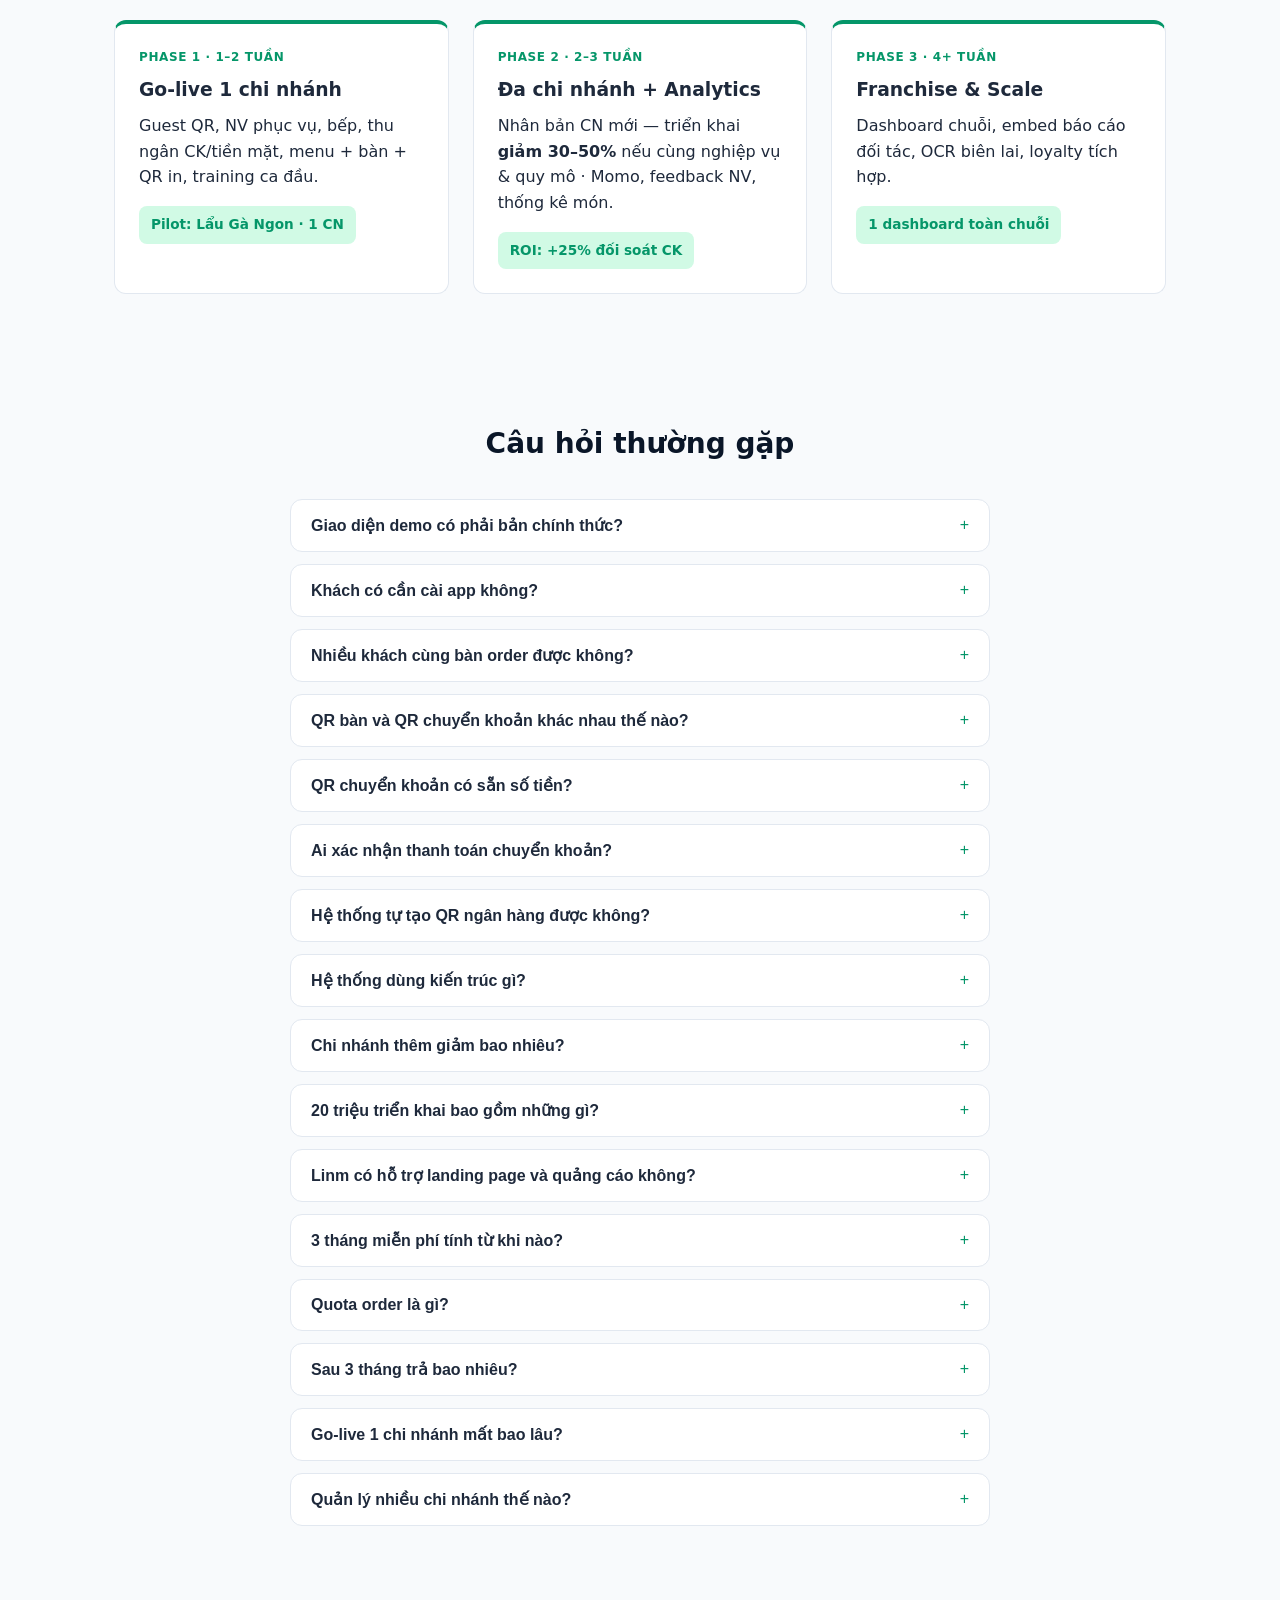
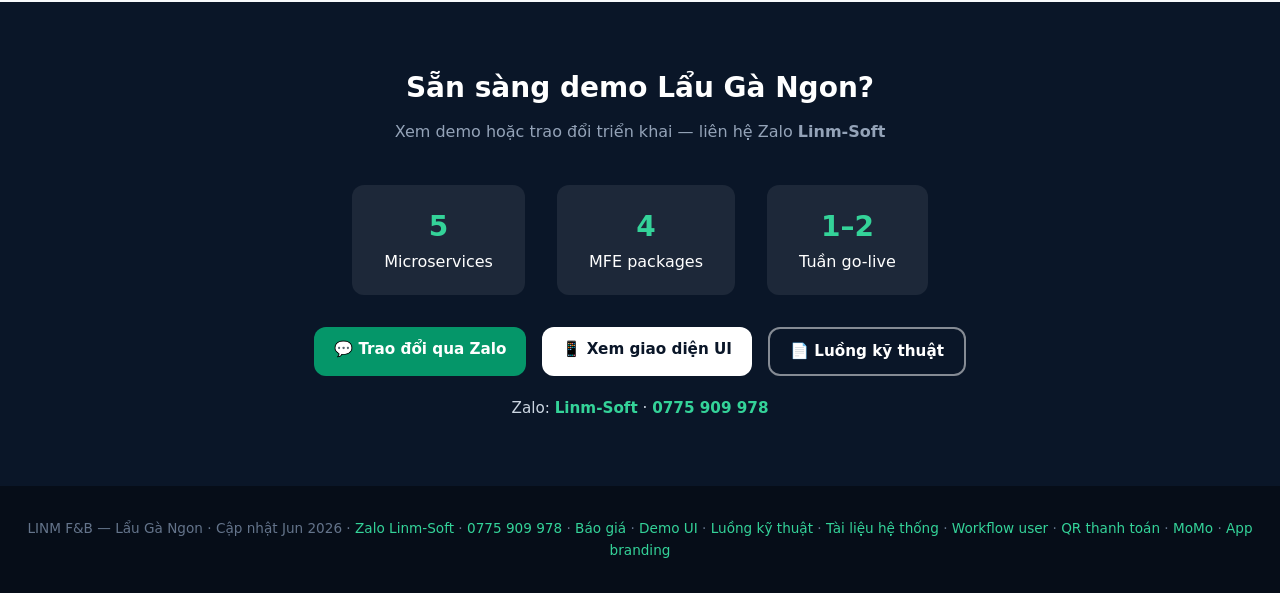
==== commit 83706837: "fnb-demo@1.0.5 [build #7]" ====
--- a/index.html
+++ b/index.html
@@ -613,7 +613,9 @@
     <a href="app-demo.html"><span class="vi">Demo UI</span><span class="en" style="display:none">UI demo</span></a> ·
     <a href="workflow-demo.html"><span class="vi">Luồng kỹ thuật</span><span class="en" style="display:none">Tech flow</span></a> ·
     <a href="docs/context/01-PLATFORM-OVERVIEW.md"><span class="vi">Tài liệu hệ thống</span><span class="en" style="display:none">System docs</span></a> ·
+    <a href="docs/context/13-USER-WORKFLOW.md"><span class="vi">Workflow user</span><span class="en" style="display:none">User workflow</span></a> ·
     <a href="docs/context/08-QR-PAYMENT.md"><span class="vi">QR thanh toán</span><span class="en" style="display:none">Payment QR</span></a> ·
+    <a href="docs/context/08b-MOMO-PAYMENT.md"><span class="vi">MoMo</span><span class="en" style="display:none">MoMo</span></a> ·
     <a href="docs/context/10-APP-BRANDING.md"><span class="vi">App branding</span><span class="en" style="display:none">App branding</span></a></p>
 </footer>
 
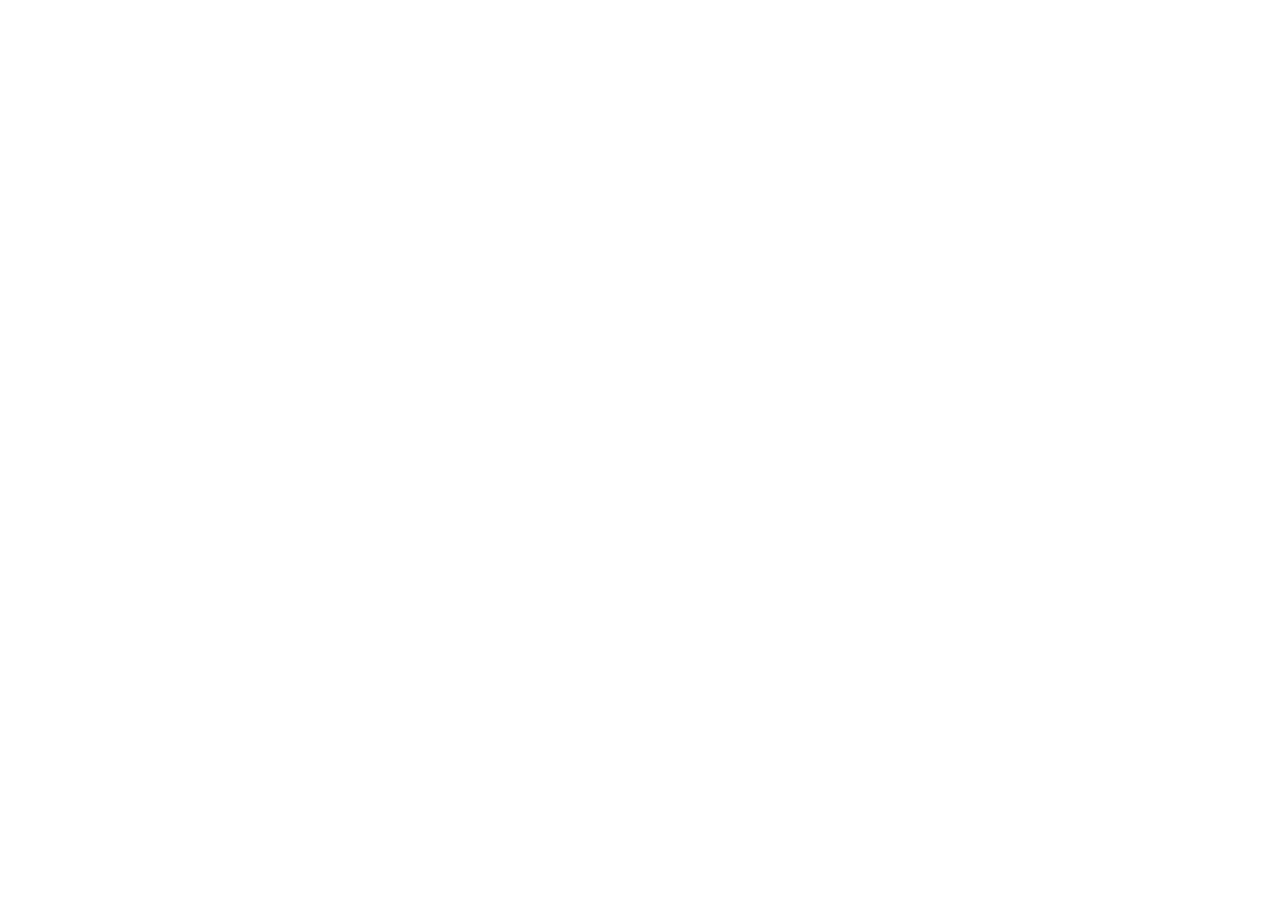
==== commit fa961210: "root-config@1.0.30-dev.4 [build #4]" ====
--- a/index.html
+++ b/index.html
@@ -1,643 +1,87 @@
-<!DOCTYPE html>
-<html lang="vi">
-<head>
-<meta charset="UTF-8">
-<meta name="viewport" content="width=device-width, initial-scale=1.0">
-<link rel="icon" href="assets/linm/icon-192.png" type="image/png">
-<link rel="apple-touch-icon" href="assets/linm/icon-192.png">
-<link rel="stylesheet" href="assets/linm/app-brand.css">
-<title>LINM F&amp;B — Lẩu Gà Ngon · Quản lý quán lẩu</title>
-<style>
-:root {
-  --navy:#0a1628; --green:#059669; --green-mid:#34d399;
-  --green-light:#d1fae5; --slate:#f8fafc; --slate2:#f1f5f9;
-  --border:#e2e8f0; --txt:#1e293b; --txt2:#64748b;
-  --red:#ef4444; --red-light:#fef2f2; --amber:#d97706;
-  --radius:12px;
-}
-*,*::before,*::after{box-sizing:border-box;margin:0;padding:0}
-html{scroll-behavior:smooth}
-body{font-family:system-ui,-apple-system,'Segoe UI',Roboto,sans-serif;color:var(--txt);background:var(--slate);line-height:1.6}
-a{color:var(--green);text-decoration:none}
-a:hover{text-decoration:underline}
+<!doctype html><html lang="vi"><head><meta charset="UTF-8"/><meta name="viewport" content="width=device-width,initial-scale=1"/><meta http-equiv="X-UA-Compatible" content="ie=edge"/><meta name="robots" content="index,follow"/><title>Phần mềm quản lý F&B — QR order, khối bán hàng · Linm Soft</title><meta name="description" content="Linm Soft: hệ thống vận hành cho quán ăn, nhà hàng, cafe, trà sữa — khách order QR tại bàn, bếp đồng bộ, QR thanh toán chuyển khoản, báo cáo món bán chạy."/><link rel="canonical" href="https://fnb-linm.com/"/><meta property="og:type" content="website"/><meta property="og:locale" content="vi_VN"/><meta property="og:site_name" content="Linm Soft"/><meta property="og:title" content="Phần mềm quản lý F&B — QR order, khối bán hàng · Linm Soft"/><meta property="og:description" content="Linm Soft: hệ thống vận hành cho quán ăn, nhà hàng, cafe, trà sữa — khách order QR tại bàn, bếp đồng bộ, QR thanh toán chuyển khoản, báo cáo món bán chạy."/><meta property="og:url" content="https://fnb-linm.com/"/><meta property="og:image" content="https://fnb-linm.com/assets/linm/og-share.png"/><meta property="og:image:width" content="512"/><meta property="og:image:height" content="512"/><meta property="og:image:alt" content="Linm Soft — Phần mềm quản lý F&B, khối bán hàng"/><meta name="twitter:card" content="summary_large_image"/><meta name="twitter:title" content="Phần mềm quản lý F&B — QR order, khối bán hàng · Linm Soft"/><meta name="twitter:description" content="Linm Soft: hệ thống vận hành cho quán ăn, nhà hàng, cafe, trà sữa — khách order QR tại bàn, bếp đồng bộ, QR thanh toán chuyển khoản, báo cáo món bán chạy."/><meta name="twitter:image" content="https://fnb-linm.com/assets/linm/og-share.png"/><link rel="icon" type="image/svg+xml" href="/icons/logo.svg"/><link rel="icon" type="image/png" sizes="32x32" href="/icons/logo.png"/><link rel="icon" type="image/png" sizes="128x128" href="/icons/logo-128.png"/><link rel="manifest" href="/manifest.webmanifest"/><meta name="theme-color" content="#4facfe"/><meta name="mobile-web-app-capable" content="yes"/><meta name="apple-mobile-web-app-capable" content="yes"/><meta name="apple-mobile-web-app-status-bar-style" content="default"/><meta name="apple-mobile-web-app-title" content="Linm-Soft | Quản trị doanh nghiệp"/><link rel="apple-touch-icon" sizes="192x192" href="/icons/icon-192.png"/><link rel="apple-touch-icon" sizes="512x512" href="/icons/icon-512.png"/><link rel="stylesheet" href="https://cdnjs.cloudflare.com/ajax/libs/font-awesome/6.4.0/css/all.min.css" crossorigin="anonymous"/><meta name="importmap-type" content="systemjs-importmap"/><meta http-equiv="Cache-control" content="no-cache, no-store, must-revalidate"/><meta http-equiv="Pragma" content="no-cache"/><script>(function () {
+    var base = "https://bff.fnb-linm.com/web-bff/api/v1";
+    Object.defineProperty(window, '__LINM_AUTH_BFF_BASE__', {
+      value: base,
+      writable: false,
+      configurable: false,
+      enumerable: true,
+    });
+  })();</script><link rel="preload" href="/system.min.js" as="script" crossorigin="anonymous"/><link rel="preload" href="/single-spa.min.js" as="script" crossorigin="anonymous"/><link rel="preload" href="/named-register.js" as="script" crossorigin="anonymous"/><link rel="preload" href="/react.18.2.0.production.min.js" as="script" crossorigin="anonymous"/><link rel="preload" href="/react-dom.18.2.0.production.min.js" as="script" crossorigin="anonymous"/><script type="systemjs-importmap">{
+    "imports": {
+      "single-spa":  "/single-spa.min.js",
+      "react":       "/react.18.2.0.production.min.js",
+      "react-dom":   "/react-dom.18.2.0.production.min.js"
+    }
+  }</script><script type="systemjs-importmap" id="base-importmap">{
+    "imports": {
+      "@linm/root-config":        "/linm-root-config.js"
+    }
+  }</script><script src="/system.min.js"></script><script src="/named-register.js"></script><script src="/import-map-overrides.js"></script><script>// import-map-overrides-full chỉ hiện khi localStorage[key] === 'true' (không phải 'show')
+    if (localStorage.getItem('overrides-ui') === 'show') {
+      localStorage.setItem('overrides-ui', 'true');
+    }</script><script>(async function() {
+      try {
+        const manifestUrl = '/_manifest.json';
+        console.log('[Manifest Loader] Fetching:', manifestUrl);
+        
+        const response = await fetch(manifestUrl, {
+          cache: 'no-store',
+          headers: { 'Pragma': 'no-cache' }
+        });
+        
+        if (!response.ok) {
+          console.warn('[Manifest Loader] Failed to fetch manifest:', response.status);
+          return;
+        }
+        
+        const manifest = await response.json();
+        console.log('[Manifest Loader] Loaded manifest:', manifest);
+        window.__LINM_MF_MANIFEST__ = manifest;
+        
+        // Wait for System to be available
+        if (typeof System === 'undefined') {
+          console.warn('[Manifest Loader] SystemJS not yet loaded, retrying...');
+          await new Promise(resolve => setTimeout(resolve, 100));
+          return;
+        }
+        
+        // Register all microfrontends into the SystemJS import map
+        if (manifest.microfrontends) {
+          const imports = {};
+          Object.entries(manifest.microfrontends).forEach(([name, info]) => {
+            imports[name] = info.url;
+          });
 
-/* Nav */
-nav{position:sticky;top:0;z-index:100;background:rgba(255,255,255,.95);backdrop-filter:blur(8px);border-bottom:1px solid var(--border);padding:.75rem 1.5rem;display:flex;align-items:center;justify-content:space-between;flex-wrap:wrap;gap:.5rem}
-.logo{font-weight:800;font-size:1.25rem;color:var(--navy)}
-.nav-right{display:flex;align-items:center;gap:1rem}
-.lang-btn{background:none;border:1px solid var(--border);padding:.25rem .6rem;border-radius:6px;cursor:pointer;font-size:.85rem;color:var(--txt2)}
-.lang-btn.active{background:var(--navy);color:#fff;border-color:var(--navy)}
-.btn{display:inline-block;padding:.65rem 1.25rem;border-radius:var(--radius);font-weight:600;cursor:pointer;border:none;font-size:.95rem;text-decoration:none}
-.btn-primary{background:var(--green);color:#fff}
-.btn-primary:hover{background:#047857;text-decoration:none}
-.btn-outline{background:#fff;color:var(--navy);border:2px solid var(--border)}
-.btn-outline:hover{border-color:var(--green);text-decoration:none}
-.hero .btn-outline,#cta .btn-outline{background:transparent;color:#fff;border-color:rgba(255,255,255,.5)}
-.hero .btn-outline:hover,#cta .btn-outline:hover{background:rgba(255,255,255,.12);border-color:#fff;color:#fff;text-decoration:none}
+          // import-map-overrides localStorage — merge AFTER manifest (addImportMap ghi đè DOM overrides)
+          if (window.importMapOverrides) {
+            const overrideMap = window.importMapOverrides.getOverrideMap();
+            Object.entries(overrideMap.imports || {}).forEach(([name, url]) => {
+              console.log(`[Manifest Loader] Override ${name} → ${url}`);
+              imports[name] = url;
+            });
+          }
 
-/* Hero */
-.hero{position:relative;overflow:hidden;background:linear-gradient(135deg,var(--navy) 0%,#1e3a5f 100%);color:#fff;padding:5rem 1.5rem 4rem;text-align:center}
-.hero::before{position:absolute;inset:0;pointer-events:none;content:'';background:radial-gradient(circle at 30% 50%,rgba(5,150,105,.15),transparent 60%)}
-.hero-inner{position:relative;max-width:800px;margin:0 auto}
-.hero h1{font-size:clamp(1.75rem,5vw,2.75rem);margin-bottom:1rem;line-height:1.2}
-.hero p{font-size:1.15rem;color:#cbd5e1;margin-bottom:1rem}
-.hero-slogan{font-size:1.05rem;color:var(--green-mid);font-weight:600;margin-bottom:1.75rem;line-height:1.5;max-width:36rem;margin-left:auto;margin-right:auto}
-.hero-btns{display:flex;gap:1rem;justify-content:center;flex-wrap:wrap;margin-bottom:2.5rem}
-.hero-stats{display:flex;gap:2rem;justify-content:center;flex-wrap:wrap}
-.stat{text-align:center}
-.stat-num{font-size:2rem;font-weight:800;color:var(--green-mid)}
-.stat-label{font-size:.85rem;color:#94a3b8}
-
-/* Sections */
-section{padding:4rem 1.5rem;max-width:1100px;margin:0 auto}
-section h2{font-size:1.75rem;color:var(--navy);margin-bottom:.5rem;text-align:center}
-.section-sub{text-align:center;color:var(--txt2);margin-bottom:2.5rem;max-width:600px;margin-left:auto;margin-right:auto}
-
-/* Pain cards */
-.pain-grid{display:grid;grid-template-columns:repeat(auto-fit,minmax(240px,1fr));gap:1.25rem}
-.pain-card{background:#fff;border:1px solid var(--border);border-radius:var(--radius);padding:1.5rem}
-.pain-tag{display:inline-block;background:var(--red-light);color:var(--red);font-size:.75rem;font-weight:700;padding:.2rem .6rem;border-radius:999px;margin-bottom:.75rem}
-.pain-card h3{font-size:1rem;margin-bottom:.5rem}
-
-/* Solution SVG wrap */
-.svg-wrap{background:#fff;border:1px solid var(--border);border-radius:var(--radius);padding:1rem;overflow-x:auto}
-
-/* Journeys */
-.journey-tabs{display:flex;gap:.5rem;justify-content:center;flex-wrap:wrap;margin-bottom:1.5rem}
-.journey-tab{background:#fff;border:1px solid var(--border);padding:.6rem 1rem;border-radius:999px;cursor:pointer;font-size:.9rem}
-.journey-tab.active{background:var(--navy);color:#fff;border-color:var(--navy)}
-.journey-panel{display:none;background:#fff;border:1px solid var(--border);border-radius:var(--radius);padding:2rem}
-.journey-panel.active{display:block}
-.journey-steps{counter-reset:step;display:flex;flex-direction:column;gap:1rem}
-.journey-step{display:flex;gap:1rem;align-items:flex-start}
-.step-num{background:var(--green-light);color:var(--green);font-weight:800;width:2rem;height:2rem;border-radius:50%;display:flex;align-items:center;justify-content:center;flex-shrink:0;font-size:.85rem}
-
-/* Tiers */
-.tier-grid{display:grid;grid-template-columns:repeat(auto-fit,minmax(280px,1fr));gap:1.5rem}
-.tier-card{background:#fff;border:1px solid var(--border);border-radius:var(--radius);padding:2rem;text-align:center}
-.tier-card.featured{border-color:var(--green);box-shadow:0 4px 24px rgba(5,150,105,.15)}
-.tier-name{font-weight:800;font-size:1.1rem;color:var(--navy);margin-bottom:.5rem}
-.tier-price{font-size:2rem;font-weight:800;color:var(--green);margin:1rem 0}
-.tier-list{text-align:left;list-style:none;font-size:.9rem;color:var(--txt2)}
-.tier-list li{padding:.35rem 0;padding-left:1.25rem;position:relative}
-.tier-list li::before{content:'✓';position:absolute;left:0;color:var(--green);font-weight:700}
-
-/* Pricing */
-.pricing-hero{background:linear-gradient(135deg,#ecfdf5 0%,#fff 100%);border:2px solid var(--green);border-radius:var(--radius);padding:2rem;text-align:center;margin-bottom:2rem}
-.pricing-hero .price-main{font-size:clamp(2rem,6vw,2.75rem);font-weight:800;color:var(--green);line-height:1.2}
-.pricing-hero .price-sub{color:var(--txt2);font-size:1rem;margin-top:.5rem}
-.pricing-grid{display:grid;grid-template-columns:repeat(auto-fit,minmax(240px,1fr));gap:1.25rem;margin:0 auto 2rem;max-width:1080px;width:100%}
-@media (max-width:560px){.pricing-grid{max-width:none}}
-.price-card.marketing{background:#f5f3ff;border-color:#c4b5fd}
-.price-card.marketing .amount{color:#6d28d9;font-size:1.1rem}
-.price-card{background:#fff;border:1px solid var(--border);border-radius:var(--radius);padding:1.5rem;display:flex;flex-direction:column;height:100%}
-.price-card.highlight{border-color:var(--green);background:var(--green-light)}
-.price-card.amber{background:#fffbeb;border-color:#fde68a}
-.price-card.erp{background:#eff6ff;border-color:#93c5fd}
-.price-card h3{font-size:1rem;color:var(--navy);margin-bottom:.75rem}
-.price-card .amount{font-size:1.75rem;font-weight:800;color:var(--green);margin:.5rem 0;line-height:1.25}
-.price-card.amber .amount{color:var(--amber)}
-.price-card.erp .amount{color:var(--navy);font-size:1.1rem}
-.price-card .card-tag{font-size:.88rem;font-weight:600;margin:.35rem 0 .75rem;line-height:1.45}
-.price-card.amber .card-tag{color:var(--amber)}
-.price-card.erp .card-desc{font-size:.88rem;color:var(--txt2);margin:.35rem 0 .75rem;line-height:1.45;flex:1}
-.price-card .card-actions{margin-top:auto;padding-top:.75rem;display:flex;flex-wrap:wrap;gap:.35rem}
-.price-card p,.price-card li{font-size:.9rem;color:var(--txt2)}
-.price-card ul{list-style:none;margin-top:.75rem}
-.price-card li{padding:.3rem 0;padding-left:1.1rem;position:relative}
-.price-card li::before{content:'•';position:absolute;left:0;color:var(--green)}
-.pricing-timeline{display:flex;gap:0;flex-wrap:wrap;margin:2rem 0;border-radius:var(--radius);overflow:hidden;border:1px solid var(--border)}
-.timeline-step{flex:1;min-width:140px;padding:1.25rem;background:#fff;text-align:center;border-right:1px solid var(--border)}
-.timeline-step:last-child{border-right:none}
-.timeline-step.free{background:var(--green-light)}
-.timeline-step .tl-label{font-size:.7rem;font-weight:700;text-transform:uppercase;color:var(--green);letter-spacing:.04em}
-.timeline-step .tl-price{font-size:1.35rem;font-weight:800;color:var(--navy);margin:.35rem 0}
-.pricing-note{background:#fffbeb;border:1px solid #fde68a;border-radius:var(--radius);padding:1rem 1.25rem;font-size:.9rem;color:#92400e;margin-top:1.5rem}
-.pricing-table{width:100%;border-collapse:collapse;font-size:.9rem;background:#fff;border-radius:var(--radius);overflow:hidden;border:1px solid var(--border)}
-.pricing-table th,.pricing-table td{padding:.75rem 1rem;text-align:left;border-bottom:1px solid var(--border)}
-.pricing-table th{background:#f8fafc;color:var(--txt2);font-weight:600}
-.pricing-table tr:last-child td{border-bottom:none}
-
-/* Roadmap */
-.roadmap{display:grid;grid-template-columns:repeat(auto-fit,minmax(280px,1fr));gap:1.5rem}
-.phase{background:#fff;border:1px solid var(--border);border-radius:var(--radius);padding:1.5rem;border-top:4px solid var(--green)}
-.phase-num{font-size:.75rem;font-weight:700;color:var(--green);text-transform:uppercase;letter-spacing:.05em}
-.phase h3{margin:.5rem 0}
-.roi{background:var(--green-light);color:var(--green);font-size:.85rem;font-weight:600;padding:.5rem .75rem;border-radius:8px;margin-top:1rem;display:inline-block}
-
-/* FAQ */
-.faq-item{background:#fff;border:1px solid var(--border);border-radius:var(--radius);margin-bottom:.75rem;overflow:hidden}
-.faq-q{width:100%;text-align:left;background:none;border:none;padding:1rem 1.25rem;font-size:1rem;font-weight:600;cursor:pointer;display:flex;justify-content:space-between;color:var(--txt)}
-.faq-a{display:none;padding:0 1.25rem 1rem;color:var(--txt2);font-size:.95rem}
-.faq-item.open .faq-a{display:block}
-.faq-item.open .faq-q::after{content:'−'}
-.faq-q::after{content:'+';color:var(--green);font-weight:400}
-
-/* CTA */
-#cta{background:var(--navy);color:#fff;text-align:center;padding:4rem 1.5rem;max-width:none}
-#cta h2{color:#fff}
-#cta .section-sub{color:#94a3b8}
-.cta-stats{display:flex;gap:2rem;justify-content:center;flex-wrap:wrap;margin:2rem 0}
-.cta-stat{background:rgba(255,255,255,.08);padding:1.25rem 2rem;border-radius:var(--radius)}
-.cta-stat-num{font-size:1.75rem;font-weight:800;color:var(--green-mid)}
-.cta-btns{display:flex;gap:1rem;justify-content:center;flex-wrap:wrap;margin-top:1.5rem}
-.cta-contact{margin-top:1.25rem;font-size:.95rem;color:#cbd5e1;line-height:1.7}
-.cta-contact a{color:var(--green-mid);font-weight:600;text-decoration:none}
-.cta-contact a:hover{text-decoration:underline}
-
-/* Footer */
-footer{background:#060d18;color:#64748b;text-align:center;padding:2rem 1.5rem;font-size:.85rem}
-footer a{color:var(--green-mid)}
-
-.table-scroll{overflow-x:auto;-webkit-overflow-scrolling:touch;max-width:100%}
-.table-scroll .pricing-table{min-width:28rem;margin-top:0}
-
-@media (max-width:640px){
-  nav{padding:.65rem 1rem;align-items:stretch;gap:.6rem}
-  nav .app-brand{max-width:100%}
-  .nav-right{
-    width:100%;
-    display:flex;
-    flex-wrap:wrap;
-    align-items:center;
-    justify-content:flex-end;
-    gap:.45rem;
-  }
-  .nav-right .btn-primary{padding:.5rem .85rem;font-size:.85rem}
-
-  .hero{padding:3rem 1rem 2.5rem}
-  .hero h1{font-size:1.5rem}
-  .hero p,.hero-slogan{font-size:.95rem}
-  .hero-btns{gap:.65rem}
-  .hero-btns .btn{padding:.55rem 1rem;font-size:.88rem}
-  .hero-stats{gap:1.25rem}
-  .stat-num{font-size:1.5rem}
-
-  section{padding:2.5rem 1rem}
-  section h2{font-size:1.35rem}
-  .section-sub{font-size:.88rem;margin-bottom:1.5rem}
-
-  .pricing-grid{grid-template-columns:1fr;max-width:none}
-  .pricing-hero{padding:1.25rem 1rem}
-  .pricing-hero .price-main{font-size:1.35rem}
-  .price-card .amount{font-size:1.35rem}
-
-  .pricing-timeline{flex-direction:column}
-  .timeline-step{min-width:0;border-right:none;border-bottom:1px solid var(--border)}
-  .timeline-step:last-child{border-bottom:none}
-
-  .tier-grid{grid-template-columns:1fr}
-  .tier-card{padding:1.35rem}
-  .tier-price{font-size:1.65rem}
-
-  .pain-grid,.roadmap{grid-template-columns:1fr}
-  .journey-panel{padding:1.25rem}
-  .faq-q{font-size:.92rem;padding:.85rem 1rem}
-
-  #cta{padding:2.5rem 1rem}
-  .cta-btns{flex-direction:column;align-items:stretch;max-width:18rem;margin-left:auto;margin-right:auto}
-  .cta-btns .btn{width:100%;text-align:center}
-  .cta-stats{gap:1rem}
-  .cta-stat{padding:1rem 1.25rem;flex:1;min-width:7rem}
-
-  .table-scroll .pricing-table{font-size:.78rem}
-  .pricing-table th,.pricing-table td{padding:.5rem .55rem}
-}
-</style>
-</head>
-<body>
-
-<nav>
-  <a href="index.html" class="app-brand app-brand--nav">
-    <img src="assets/linm/logo-128.png" alt="Linm" class="app-brand__icon" width="32" height="32">
-    <span class="app-brand__text">
-      <span class="app-brand__platform">LINM F&amp;B</span>
-      <span class="app-brand__tenant">Lẩu Gà Ngon</span>
-    </span>
-  </a>
-  <div class="nav-right">
-    <button class="lang-btn active" onclick="setLang('vi')">VI</button>
-    <button class="lang-btn" onclick="setLang('en')">EN</button>
-    <a href="#cta" class="btn btn-primary">
-      <span class="vi">Bắt đầu</span>
-      <span class="en" style="display:none">Get Started</span>
-    </a>
-  </div>
-</nav>
-
-<section class="hero">
-  <div class="hero-inner">
-    <h1>
-      <span class="vi">Quán lẩu gà đa chi nhánh — khách order QR, bếp ra nồi realtime, thanh toán đa kênh</span>
-      <span class="en" style="display:none">Multi-branch chicken hot pot — QR order, realtime kitchen, omnichannel pay</span>
-    </h1>
-    <p>
-      <span class="vi">Khách quét QR tại bàn — chọn lẩu, topping, combo. Bếp và thu ngân đồng bộ. QR chuyển khoản preset số tiền.</span>
-      <span class="en" style="display:none">Guests scan table QR — pick hot pot, toppings, combos. Kitchen and cashier sync. Preset bank transfer QR.</span>
-    </p>
-    <p class="hero-slogan">
-      <span class="vi">Hỗ trợ cá nhân / hộ kinh doanh — giảm gánh nặng và nỗi lo về thuế</span>
-      <span class="en" style="display:none">For individuals &amp; household businesses — lighter load, less tax worry</span>
-    </p>
-    <div class="demo-disclaimer">
-      <span class="vi">ℹ️ Đây là <strong>phiên bản demo</strong> (mẫu Lẩu Gà Ngon). Khi triển khai thực tế, Linm sẽ <strong>thiết kế và bổ sung giao diện</strong> theo <strong>design + logo nhận diện</strong> của quý khách.</span>
-      <span class="en" style="display:none">ℹ️ This is a <strong>demo version</strong> (Lau Ga Ngon sample). In production, Linm will <strong>design and customize the UI</strong> to your <strong>brand design and identity</strong>.</span>
-    </div>
-    <div class="hero-btns">
-      <a href="app-demo.html" class="btn btn-primary">
-        <span class="vi">Xem Demo UI</span>
-        <span class="en" style="display:none">View UI Demo</span>
-      </a>
-      <a href="pricing.html" class="btn btn-outline">
-        <span class="vi">Báo giá</span>
-        <span class="en" style="display:none">Pricing</span>
-      </a>
-    </div>
-    <div class="hero-stats">
-      <div class="stat"><div class="stat-num">0</div><div class="stat-label"><span class="vi">Login khách</span><span class="en" style="display:none">Guest login</span></div></div>
-      <div class="stat"><div class="stat-num">&lt;3s</div><div class="stat-label"><span class="vi">Ticket bếp</span><span class="en" style="display:none">Kitchen ticket</span></div></div>
-      <div class="stat"><div class="stat-num">N</div><div class="stat-label"><span class="vi">Tài khoản CK</span><span class="en" style="display:none">Bank accounts</span></div></div>
-      <div class="stat"><div class="stat-num">∞</div><div class="stat-label"><span class="vi">Chi nhánh</span><span class="en" style="display:none">Branches</span></div></div>
-    </div>
-  </div>
-</section>
-
-<section id="pain">
-  <h2><span class="vi">Vấn đề hiện tại</span><span class="en" style="display:none">Current Pain Points</span></h2>
-  <p class="section-sub"><span class="vi">Nhà hàng vận hành thủ công gặp những rào cản này mỗi ngày</span><span class="en" style="display:none">Restaurants running manual ops hit these walls every day</span></p>
-  <div class="pain-grid">
-    <div class="pain-card">
-      <span class="pain-tag"><span class="vi">Order</span><span class="en" style="display:none">Ordering</span></span>
-      <h3><span class="vi">Order lẩu chậm, thiếu topping</span><span class="en" style="display:none">Slow hot pot orders, missing toppings</span></h3>
-      <p><span class="vi">Khách gọi thêm gà/rau/mì — nhân viên quên, bếp không biết bàn nào cần ra nồi mới.</span><span class="en" style="display:none">Extra chicken/veg/noodles — staff forgets, kitchen misses which table needs a new pot.</span></p>
-    </div>
-    <div class="pain-card">
-      <span class="pain-tag"><span class="vi">Thanh toán</span><span class="en" style="display:none">Payment</span></span>
-      <h3><span class="vi">Chuyển khoản khó đối soát</span><span class="en" style="display:none">Transfer reconciliation pain</span></h3>
-      <p><span class="vi">Khách tự nhập số tiền sai, nội dung CK không khớp bàn — thu ngân mất thời gian kiểm tra.</span><span class="en" style="display:none">Wrong amounts, mismatched transfer notes — cashier wastes time verifying.</span></p>
-    </div>
-    <div class="pain-card">
-      <span class="pain-tag"><span class="vi">Quản lý</span><span class="en" style="display:none">Management</span></span>
-      <h3><span class="vi">Không có số liệu tập trung</span><span class="en" style="display:none">No centralized data</span></h3>
-      <p><span class="vi">Mỗi chi nhánh Excel riêng, không biết món bán chạy hay ca nào doanh thu cao.</span><span class="en" style="display:none">Each branch uses spreadsheets — no insight on bestsellers or peak shifts.</span></p>
-    </div>
-    <div class="pain-card">
-      <span class="pain-tag"><span class="vi">Trải nghiệm</span><span class="en" style="display:none">Experience</span></span>
-      <h3><span class="vi">Không thu feedback</span><span class="en" style="display:none">Lost feedback</span></h3>
-      <p><span class="vi">Khách rời đi im lặng — quán không biết dịch vụ tốt hay cần cải thiện.</span><span class="en" style="display:none">Guests leave silently — no signal on service quality.</span></p>
-    </div>
-  </div>
-</section>
-
-<section id="solution">
-  <h2><span class="vi">Giải pháp — Lẩu Gà Ngon + Linm F&amp;B</span><span class="en" style="display:none">Solution — Lau Ga Ngon + Linm F&amp;B</span></h2>
-  <p class="section-sub"><span class="vi">Kết nối khách — nền tảng — bếp — thanh toán — báo cáo trong một luồng</span><span class="en" style="display:none">Connect guest — platform — kitchen — payment — reports in one flow</span></p>
-  <div class="svg-wrap vi">
-    <svg viewBox="0 0 820 334" width="100%" xmlns="http://www.w3.org/2000/svg">
-      <defs>
-        <marker id="ah-vi-g" markerWidth="8" markerHeight="8" refX="6" refY="3" orient="auto"><path d="M0,0 L0,6 L8,3 z" fill="#059669"/></marker>
-        <marker id="ah-vi-s" markerWidth="8" markerHeight="8" refX="6" refY="3" orient="auto"><path d="M0,0 L0,6 L8,3 z" fill="#64748b"/></marker>
-      </defs>
-      <!-- Sources -->
-      <rect x="28" y="16" width="170" height="46" rx="8" fill="#ecfdf5" stroke="#059669" stroke-width="1.5"/>
-      <text x="113" y="44" text-anchor="middle" font-size="13" fill="#1e293b" font-weight="600">QR bàn lẩu</text>
-      <rect x="228" y="16" width="170" height="46" rx="8" fill="#f8fafc" stroke="#e2e8f0"/>
-      <text x="313" y="44" text-anchor="middle" font-size="13" fill="#1e293b">Mobile khách</text>
-      <rect x="428" y="16" width="170" height="46" rx="8" fill="#f8fafc" stroke="#e2e8f0"/>
-      <text x="513" y="44" text-anchor="middle" font-size="13" fill="#1e293b">Màn bếp / Admin</text>
-      <rect x="628" y="16" width="164" height="46" rx="8" fill="#f8fafc" stroke="#e2e8f0"/>
-      <text x="710" y="44" text-anchor="middle" font-size="13" fill="#1e293b">Đa chi nhánh</text>
-      <!-- Platform -->
-      <rect x="110" y="134" width="600" height="72" rx="10" fill="#0a1628"/>
-      <text x="410" y="168" text-anchor="middle" font-size="16" fill="#fff" font-weight="700">Lẩu Gà Ngon Platform</text>
-      <text x="410" y="190" text-anchor="middle" font-size="11" fill="#94a3b8">MFE Shell · Order · Kitchen · Payment · Reports</text>
-      <!-- Outputs -->
-      <rect x="28" y="272" width="170" height="46" rx="8" fill="#ecfdf5" stroke="#059669" stroke-width="1.5"/>
-      <text x="113" y="300" text-anchor="middle" font-size="13" fill="#1e293b" font-weight="600">Bếp ra nồi</text>
-      <rect x="228" y="272" width="170" height="46" rx="8" fill="#ecfdf5" stroke="#059669" stroke-width="1.5"/>
-      <text x="313" y="300" text-anchor="middle" font-size="13" fill="#1e293b" font-weight="600">QR CK + xác nhận</text>
-      <rect x="428" y="272" width="170" height="46" rx="8" fill="#ecfdf5" stroke="#059669" stroke-width="1.5"/>
-      <text x="513" y="300" text-anchor="middle" font-size="13" fill="#1e293b" font-weight="600">Feedback khách</text>
-      <rect x="628" y="272" width="164" height="46" rx="8" fill="#ecfdf5" stroke="#059669" stroke-width="1.5"/>
-      <text x="710" y="300" text-anchor="middle" font-size="13" fill="#1e293b" font-weight="600">Biểu đồ &amp; bảng kê</text>
-      <!-- Arrows source to platform -->
-      <path d="M 113,62 C 113,98 410,98 410,134" fill="none" stroke="#059669" stroke-width="1.5" marker-end="url(#ah-vi-g)"/>
-      <path d="M 313,62 C 313,98 410,98 410,134" fill="none" stroke="#64748b" stroke-width="1.2" marker-end="url(#ah-vi-s)"/>
-      <path d="M 513,62 C 513,98 410,98 410,134" fill="none" stroke="#64748b" stroke-width="1.2" marker-end="url(#ah-vi-s)"/>
-      <path d="M 710,62 C 710,98 410,98 410,134" fill="none" stroke="#64748b" stroke-width="1.2" marker-end="url(#ah-vi-s)"/>
-      <!-- Arrows platform to outputs -->
-      <path d="M 410,206 C 410,244 113,244 113,272" fill="none" stroke="#059669" stroke-width="1.5" marker-end="url(#ah-vi-g)"/>
-      <path d="M 410,206 C 410,244 313,244 313,272" fill="none" stroke="#059669" stroke-width="1.5" marker-end="url(#ah-vi-g)"/>
-      <path d="M 410,206 C 410,244 513,244 513,272" fill="none" stroke="#059669" stroke-width="1.5" marker-end="url(#ah-vi-g)"/>
-      <path d="M 410,206 C 410,244 710,244 710,272" fill="none" stroke="#059669" stroke-width="1.5" marker-end="url(#ah-vi-g)"/>
-    </svg>
-  </div>
-  <div class="svg-wrap en" style="display:none">
-    <svg viewBox="0 0 820 334" width="100%" xmlns="http://www.w3.org/2000/svg">
-      <defs>
-        <marker id="ah-en-g" markerWidth="8" markerHeight="8" refX="6" refY="3" orient="auto"><path d="M0,0 L0,6 L8,3 z" fill="#059669"/></marker>
-        <marker id="ah-en-s" markerWidth="8" markerHeight="8" refX="6" refY="3" orient="auto"><path d="M0,0 L0,6 L8,3 z" fill="#64748b"/></marker>
-      </defs>
-      <rect x="28" y="16" width="170" height="46" rx="8" fill="#ecfdf5" stroke="#059669" stroke-width="1.5"/>
-      <text x="113" y="44" text-anchor="middle" font-size="13" fill="#1e293b" font-weight="600">Table QR</text>
-      <rect x="228" y="16" width="170" height="46" rx="8" fill="#f8fafc" stroke="#e2e8f0"/>
-      <text x="313" y="44" text-anchor="middle" font-size="13" fill="#1e293b">Guest mobile</text>
-      <rect x="428" y="16" width="170" height="46" rx="8" fill="#f8fafc" stroke="#e2e8f0"/>
-      <text x="513" y="44" text-anchor="middle" font-size="13" fill="#1e293b">Kitchen / Admin</text>
-      <rect x="628" y="16" width="164" height="46" rx="8" fill="#f8fafc" stroke="#e2e8f0"/>
-      <text x="710" y="44" text-anchor="middle" font-size="13" fill="#1e293b">Multi-branch</text>
-      <rect x="110" y="134" width="600" height="72" rx="10" fill="#0a1628"/>
-      <text x="410" y="168" text-anchor="middle" font-size="16" fill="#fff" font-weight="700">Lẩu Gà Ngon Platform</text>
-      <text x="410" y="190" text-anchor="middle" font-size="11" fill="#94a3b8">MFE Shell · Order · Kitchen · Payment · Reports</text>
-      <rect x="28" y="272" width="170" height="46" rx="8" fill="#ecfdf5" stroke="#059669" stroke-width="1.5"/>
-      <text x="113" y="300" text-anchor="middle" font-size="13" fill="#1e293b" font-weight="600">Realtime kitchen</text>
-      <rect x="228" y="272" width="170" height="46" rx="8" fill="#ecfdf5" stroke="#059669" stroke-width="1.5"/>
-      <text x="313" y="300" text-anchor="middle" font-size="13" fill="#1e293b" font-weight="600">Transfer QR + confirm</text>
-      <rect x="428" y="272" width="170" height="46" rx="8" fill="#ecfdf5" stroke="#059669" stroke-width="1.5"/>
-      <text x="513" y="300" text-anchor="middle" font-size="13" fill="#1e293b" font-weight="600">Guest feedback</text>
-      <rect x="628" y="272" width="164" height="46" rx="8" fill="#ecfdf5" stroke="#059669" stroke-width="1.5"/>
-      <text x="710" y="300" text-anchor="middle" font-size="13" fill="#1e293b" font-weight="600">Charts &amp; ledger</text>
-      <path d="M 113,62 C 113,98 410,98 410,134" fill="none" stroke="#059669" stroke-width="1.5" marker-end="url(#ah-en-g)"/>
-      <path d="M 313,62 C 313,98 410,98 410,134" fill="none" stroke="#64748b" stroke-width="1.2" marker-end="url(#ah-en-s)"/>
-      <path d="M 513,62 C 513,98 410,98 410,134" fill="none" stroke="#64748b" stroke-width="1.2" marker-end="url(#ah-en-s)"/>
-      <path d="M 710,62 C 710,98 410,98 410,134" fill="none" stroke="#64748b" stroke-width="1.2" marker-end="url(#ah-en-s)"/>
-      <path d="M 410,206 C 410,244 113,244 113,272" fill="none" stroke="#059669" stroke-width="1.5" marker-end="url(#ah-en-g)"/>
-      <path d="M 410,206 C 410,244 313,244 313,272" fill="none" stroke="#059669" stroke-width="1.5" marker-end="url(#ah-en-g)"/>
-      <path d="M 410,206 C 410,244 513,244 513,272" fill="none" stroke="#059669" stroke-width="1.5" marker-end="url(#ah-en-g)"/>
-      <path d="M 410,206 C 410,244 710,244 710,272" fill="none" stroke="#059669" stroke-width="1.5" marker-end="url(#ah-en-g)"/>
-    </svg>
-  </div>
-</section>
-
-<section id="journeys">
-  <h2><span class="vi">Hành trình người dùng</span><span class="en" style="display:none">User Journeys</span></h2>
-  <p class="section-sub"><span class="vi">5 persona chính trong hệ thống</span><span class="en" style="display:none">Five key personas in the system</span></p>
-  <div class="journey-tabs">
-    <button class="journey-tab active" onclick="switchJourney(this,'j1')">🍽 <span class="vi">Khách QR</span><span class="en" style="display:none">Guest QR</span></button>
-    <button class="journey-tab" onclick="switchJourney(this,'j5')">🧑‍🍳 <span class="vi">Phục vụ</span><span class="en" style="display:none">Waiter</span></button>
-    <button class="journey-tab" onclick="switchJourney(this,'j2')">👨‍🍳 <span class="vi">Bếp</span><span class="en" style="display:none">Kitchen</span></button>
-    <button class="journey-tab" onclick="switchJourney(this,'j3')">💳 <span class="vi">Thu ngân</span><span class="en" style="display:none">Cashier</span></button>
-    <button class="journey-tab" onclick="switchJourney(this,'j4')">📊 <span class="vi">Quản lý</span><span class="en" style="display:none">Manager</span></button>
-  </div>
-  <div id="j1" class="journey-panel active">
-    <div class="journey-steps">
-      <div class="journey-step"><div class="step-num">1</div><div><strong><span class="vi">Quét QR bàn</span><span class="en" style="display:none">Scan table QR</span></strong><br><span class="vi">Chọn bàn mới hoặc tham gia session đang mở — nhập tên, SĐT (tuỳ chọn).</span><span class="en" style="display:none">New table or join open session — name, optional phone.</span></div></div>
-      <div class="journey-step"><div class="step-num">2</div><div><strong><span class="vi">Chọn lẩu / combo / topping</span><span class="en" style="display:none">Pick hot pot / combo / toppings</span></strong><br><span class="vi">Lẩu gà nấm, lá é, combo 2–4 người — thêm gà, rau, mì.</span><span class="en" style="display:none">Mushroom pot, basil pot, 2–4 pax combos — extra chicken, veg, noodles.</span></div></div>
-      <div class="journey-step"><div class="step-num">3</div><div><strong><span class="vi">Gọi phục vụ</span><span class="en" style="display:none">Call service</span></strong><br><span class="vi">Thêm nước lẩu, cồn, khăn, gọi thanh toán.</span><span class="en" style="display:none">More broth, fuel, napkins, request bill.</span></div></div>
-      <div class="journey-step"><div class="step-num">4</div><div><strong><span class="vi">Thanh toán</span><span class="en" style="display:none">Pay</span></strong><br><span class="vi">Tiền mặt / Momo / CK — tải QR preset số tiền, upload ảnh biên lai.</span><span class="en" style="display:none">Cash / Momo / bank — download preset QR, upload proof.</span></div></div>
-      <div class="journey-step"><div class="step-num">5</div><div><strong><span class="vi">Đánh giá</span><span class="en" style="display:none">Feedback</span></strong><br><span class="vi">Quét QR NV hoặc lookup tên — gắn NV xác nhận thanh toán.</span><span class="en" style="display:none">Scan staff QR or name lookup — tied to payment confirmer.</span></div></div>
-    </div>
-  </div>
-  <div id="j5" class="journey-panel">
-    <div class="journey-steps">
-      <div class="journey-step"><div class="step-num">1</div><div><strong><span class="vi">Đăng nhập JWT</span><span class="en" style="display:none">JWT login</span></strong><br><span class="vi">Nhân viên phục vụ bắt buộc login — khách QR không cần.</span><span class="en" style="display:none">Waiters must login — guests do not.</span></div></div>
-      <div class="journey-step"><div class="step-num">2</div><div><strong><span class="vi">Xác nhận order</span><span class="en" style="display:none">Confirm order</span></strong><br><span class="vi">Duyệt order QR trước khi gửi bếp.</span><span class="en" style="display:none">Approve guest QR orders before kitchen.</span></div></div>
-      <div class="journey-step"><div class="step-num">3</div><div><strong><span class="vi">Xác nhận phục vụ</span><span class="en" style="display:none">Confirm service</span></strong><br><span class="vi">Nước lẩu, lau bàn, hoàn trả, TT — scan hoặc bấm xác nhận.</span><span class="en" style="display:none">Broth, clean, return, pay — scan or tap confirm.</span></div></div>
-      <div class="journey-step"><div class="step-num">4</div><div><strong><span class="vi">Dọn bàn</span><span class="en" style="display:none">Table reset</span></strong><br><span class="vi">Xác nhận vệ sinh sau khi khách rời.</span><span class="en" style="display:none">Confirm cleanup after guests leave.</span></div></div>
-      <div class="journey-step"><div class="step-num">5</div><div><strong><span class="vi">Join bàn · điểm ca 60/40</span><span class="en" style="display:none">Join table · 60/40 shift score</span></strong><br><span class="vi">Nhiều NV cùng bàn — 60% join phục vụ, 40% full ca trách nhiệm.</span><span class="en" style="display:none">Multiple staff per table — 60% join, 40% full-shift duty.</span></div></div>
-    </div>
-  </div>
-  <div id="j2" class="journey-panel">
-    <div class="journey-steps">
-      <div class="journey-step"><div class="step-num">1</div><div><span class="vi">Nhận ticket — lẩu chín / món thêm / đồ uống, nhóm theo bàn.</span><span class="en" style="display:none">Receive tickets — hot pot / extras / drinks, by table.</span></div></div>
-      <div class="journey-step"><div class="step-num">2</div><div><span class="vi">Xác nhận → "Ra nồi lẩu" / chế biến món thêm.</span><span class="en" style="display:none">Confirm → "Serve pot" / prep extras.</span></div></div>
-      <div class="journey-step"><div class="step-num">3</div><div><span class="vi">Hoàn thành → khách thấy cập nhật trên PWA.</span><span class="en" style="display:none">Complete → guest sees update on PWA.</span></div></div>
-    </div>
-  </div>
-  <div id="j3" class="journey-panel">
-    <div class="journey-steps">
-      <div class="journey-step"><div class="step-num">1</div><div><span class="vi">Nhận thông báo "Chờ xác nhận CK" kèm ảnh biên lai.</span><span class="en" style="display:none">Alert "Pending transfer" with proof image.</span></div></div>
-      <div class="journey-step"><div class="step-num">2</div><div><span class="vi">Đối chiếu số tiền + nội dung QR chuyển khoản.</span><span class="en" style="display:none">Match amount + transfer QR reference.</span></div></div>
-      <div class="journey-step"><div class="step-num">3</div><div><span class="vi">Xác nhận → đóng session → kích hoạt feedback khách.</span><span class="en" style="display:none">Confirm → close session → trigger guest feedback.</span></div></div>
-    </div>
-  </div>
-  <div id="j4" class="journey-panel">
-    <div class="journey-steps">
-      <div class="journey-step"><div class="step-num">1</div><div><span class="vi">Đăng nhập quản lý JWT.</span><span class="en" style="display:none">Manager JWT login.</span></div></div>
-      <div class="journey-step"><div class="step-num">2</div><div><span class="vi">Cấu hình bàn + QR, menu, combo, tài khoản thanh toán (preview QR).</span><span class="en" style="display:none">Configure tables + QR, menu, combos, payment accounts (QR preview).</span></div></div>
-      <div class="journey-step"><div class="step-num">3</div><div><span class="vi">Xem bảng kê thanh toán, biểu đồ doanh thu và thống kê món ưa thích (top món, topping).</span><span class="en" style="display:none">Payment ledger, revenue charts, and menu analytics (top dishes, addons).</span></div></div>
-      <div class="journey-step"><div class="step-num">4</div><div><span class="vi">Tab Đánh giá NV — điểm feedback, vai trò join/full ca, tỷ lệ 60/40.</span><span class="en" style="display:none">Staff ratings tab — feedback scores, join/full roles, 60/40 split.</span></div></div>
-    </div>
-  </div>
-</section>
-
-<section id="pricing">
-  <h2><span class="vi">Báo giá đề xuất</span><span class="en" style="display:none">Pricing proposal</span></h2>
-  <p class="section-sub"><span class="vi">Triển khai <strong>~20 triệu</strong> · miễn phí vận hành <strong>3 tháng</strong> · khai thuế theo kỳ <strong>500k – 1tr</strong> · landing &amp; quảng cáo <strong>theo yêu cầu</strong></span><span class="en" style="display:none">Setup <strong>~20M</strong> · <strong>3 months free</strong> · tax filing <strong>500k–1M/period</strong> · landing &amp; ads <strong>on request</strong></span></p>
-
-  <div class="pricing-hero">
-    <div class="price-main"><span class="vi">F&amp;B · Hành chính · Marketing · ERP</span><span class="en" style="display:none">F&amp;B · Admin · Marketing · ERP</span></div>
-    <div class="price-sub"><span class="vi">Quản lý quán · khai thuế · landing page &amp; QC thu khách · kế toán DN (chi tiết trên trang báo giá)</span><span class="en" style="display:none">Restaurant ops · tax · landing &amp; ads · enterprise accounting — see pricing page</span></div>
-  </div>
-
-  <div class="pricing-grid">
-    <div class="price-card highlight">
-      <h3><span class="vi">LINM F&amp;B</span><span class="en" style="display:none">LINM F&amp;B</span></h3>
-      <p class="amount">20 tr → 0đ → 680k–1,999k</p>
-      <ul>
-        <li><span class="vi">Triển khai ~20 triệu / CN đầu</span><span class="en" style="display:none">~20M setup first branch</span></li>
-        <li><span class="vi">CN thêm cùng nghiệp vụ &amp; quy mô: <strong>giảm 30–50%</strong> (~10–14 triệu)</span><span class="en" style="display:none">Extra same-model branches: <strong>30–50% off</strong> (~10–14M)</span></li>
-        <li><span class="vi">3 tháng vận hành miễn phí</span><span class="en" style="display:none">3 months free ops</span></li>
-        <li><span class="vi">Từ tháng 4: 680k–1,999k/tháng/CN</span><span class="en" style="display:none">From month 4: 680k–1,999k/mo</span></li>
-      </ul>
-    </div>
-    <div class="price-card amber">
-      <h3><span class="vi">📋 Khai thuế theo kỳ</span><span class="en" style="display:none">📋 Periodic tax filing</span></h3>
-      <p class="amount">500k – 1tr/kỳ</p>
-      <p class="card-tag"><span class="vi">Hộ kinh doanh &amp; cá nhân — bớt lo thuế, tập trung bán hàng</span><span class="en" style="display:none">Household businesses — focus on sales, not tax stress</span></p>
-      <ul>
-        <li><span class="vi">Tùy số chứng từ &amp; HĐ đầu vào hợp lệ</span><span class="en" style="display:none">By valid voucher/invoice volume</span></li>
-        <li><span class="vi">Linm tổng hợp số liệu + hỗ trợ nộp kỳ</span><span class="en" style="display:none">Data rollup + filing assist</span></li>
-        <li><span class="vi">Ví dụ quán vừa ~800k/kỳ</span><span class="en" style="display:none">e.g. ~800k/period medium venue</span></li>
-      </ul>
-    </div>
-    <div class="price-card marketing">
-      <h3><span class="vi">📣 Landing &amp; quảng cáo</span><span class="en" style="display:none">📣 Landing &amp; ads</span></h3>
-      <p class="amount"><span class="vi">Theo yêu cầu · theo chương trình</span><span class="en" style="display:none">By request · per program</span></p>
-      <p class="card-tag" style="color:#6d28d9"><span class="vi">Thu hút khách mới — tuỳ chọn, tách phí F&amp;B</span><span class="en" style="display:none">Acquire new guests — optional, separate from F&amp;B</span></p>
-      <ul>
-        <li><span class="vi">Landing page quán: menu, CTA Zalo/đặt bàn</span><span class="en" style="display:none">Venue landing: menu, Zalo/booking CTA</span></li>
-        <li><span class="vi">QC Meta/TikTok/Google — báo giá từng chương trình</span><span class="en" style="display:none">Meta/TikTok/Google ads — quoted per campaign</span></li>
-        <li><span class="vi">Ngân sách ads nền tảng tách minh bạch</span><span class="en" style="display:none">Platform ad budget reported separately</span></li>
-      </ul>
-      <div class="card-actions">
-        <a href="pricing.html#marketing" class="btn btn-outline" style="font-size:.88rem;padding:.45rem .9rem"><span class="vi">Chi tiết</span><span class="en" style="display:none">Details</span></a>
-      </div>
-    </div>
-    <div class="price-card erp">
-      <h3><span class="vi">🏢 Linm ERP</span><span class="en" style="display:none">🏢 Linm ERP</span></h3>
-      <p class="amount"><span class="vi">Kế toán &amp; bán lẻ</span><span class="en" style="display:none">Accounting &amp; retail</span></p>
-      <p class="card-tag" style="color:var(--navy)"><span class="vi">DN / HKD góp vốn NĐT</span><span class="en" style="display:none">Co. / HKD with investors</span></p>
-      <p class="card-desc"><span class="vi">Chứng từ KT, kho, mua — bán, báo cáo TC, đa CN. <strong>Báo giá theo quy mô.</strong></span><span class="en" style="display:none">GL, inventory, P&amp;S, reports, multi-branch. <strong>Quote by scale.</strong></span></p>
-      <div class="card-actions">
-        <a href="pricing.html#erp" class="btn btn-outline" style="font-size:.88rem;padding:.45rem .9rem"><span class="vi">Tính năng</span><span class="en" style="display:none">Features</span></a>
-        <a href="https://zalo.me/0775909978" class="btn btn-primary" style="font-size:.88rem;padding:.45rem .9rem" target="_blank" rel="noopener noreferrer"><span class="vi">Zalo</span><span class="en" style="display:none">Zalo</span></a>
-      </div>
-    </div>
-  </div>
-
-  <p style="text-align:center;margin-top:1.5rem">
-    <a href="pricing.html" class="btn btn-primary"><span class="vi">Xem báo giá đầy đủ</span><span class="en" style="display:none">Full pricing page</span></a>
-    <a href="pricing.html#deploy" class="btn btn-outline" style="margin-left:.35rem"><span class="vi">Hình thức triển khai</span><span class="en" style="display:none">Deployment models</span></a>
-    <a href="https://zalo.me/0775909978" class="btn btn-outline" style="margin-left:.35rem" target="_blank" rel="noopener noreferrer">💬 Zalo Linm-Soft</a>
-  </p>
-
-  <div class="pricing-grid" style="margin-top:2rem;max-width:720px;margin-left:auto;margin-right:auto">
-    <div class="price-card" style="background:#eef2ff;border-color:#a5b4fc;padding:1.15rem">
-      <h3 style="font-size:.95rem"><span class="vi">☁️ A · Thuê Linm</span><span class="en" style="display:none">☁️ A · Linm hosted</span></h3>
-      <p style="font-size:.88rem;color:var(--txt2);margin-top:.35rem;line-height:1.45"><span class="vi">Server Linm · subdomain/CN · min <strong>3 tháng</strong> · trả 12 <strong>tặng 1</strong></span><span class="en" style="display:none">Linm server · subdomain/branch · min <strong>3 mo</strong> · 12 prepay <strong>+1 free</strong></span></p>
-    </div>
-    <div class="price-card" style="background:#f0fdf4;border-color:#86efac;padding:1.15rem">
-      <h3 style="font-size:.95rem"><span class="vi">📦 B · Trọn gói</span><span class="en" style="display:none">📦 B · Buyout</span></h3>
-      <p style="font-size:1.1rem;font-weight:800;color:#047857;margin:.35rem 0 .15rem"><span class="vi">Từ 50 triệu</span><span class="en" style="display:none">From 50M</span></p>
-      <p style="font-size:.88rem;color:var(--navy);font-weight:600;margin-bottom:.35rem"><span class="vi">Liên hệ báo giá</span><span class="en" style="display:none">Contact for quote</span></p>
-      <p style="font-size:.88rem;color:var(--txt2);line-height:1.45"><span class="vi">Server + data khách · domain khách · mua app một lần</span><span class="en" style="display:none">Customer server/data · customer domain · one-time license</span></p>
-    </div>
-  </div>
-  <p style="text-align:center;font-size:.85rem;color:var(--txt2);margin-top:.75rem"><span class="vi">Đổi domain / thêm nghiệp vụ → báo giá phát sinh tại thời điểm · <a href="pricing.html#deploy">chi tiết</a></span><span class="en" style="display:none">Domain change / extra scope → quoted when requested · <a href="pricing.html#deploy">details</a></span></p>
-</section>
-
-<section id="tiers">
-  <h2><span class="vi">Gói tính năng</span><span class="en" style="display:none">Feature tiers</span></h2>
-  <p class="section-sub"><span class="vi">Chọn mức phí duy trì (từ tháng 4) — mỗi gói kèm <strong>quota order</strong> (khách order + quán xác nhận) · <a href="pricing.html#quota">chi tiết</a> · <a href="pricing.html">báo giá đầy đủ</a></span><span class="en" style="display:none">Monthly tiers (from month 4) — each includes an <strong>order quota</strong> (guest order + shop confirm) · <a href="pricing.html#quota">details</a> · <a href="pricing.html">full pricing</a></span></p>
-  <div class="tier-grid">
-    <div class="tier-card">
-      <div class="tier-name"><span class="vi">Cơ bản</span><span class="en" style="display:none">Basic</span></div>
-      <div class="tier-price">680k/tháng</div>
-      <ul class="tier-list">
-        <li><span class="vi">QR order + bếp + phục vụ</span><span class="en" style="display:none">QR order + kitchen + waiters</span></li>
-        <li><span class="vi">Tiền mặt + 1 TK CK</span><span class="en" style="display:none">Cash + 1 bank account</span></li>
-        <li><span class="vi">Bảng kê cơ bản</span><span class="en" style="display:none">Basic ledger</span></li>
-        <li><span class="vi"><strong>1.200 lượt/tháng</strong> (~30 lượt/bàn/ngày)</span><span class="en" style="display:none"><strong>1,200 units/mo</strong> (~30 units/table/day)</span></li>
-        <li><span class="vi">Phù hợp &lt;10 bàn</span><span class="en" style="display:none">Under 10 tables</span></li>
-      </ul>
-    </div>
-    <div class="tier-card featured">
-      <div class="tier-name"><span class="vi">Tiêu chuẩn</span><span class="en" style="display:none">Standard</span></div>
-      <div class="tier-price">999k/tháng</div>
-      <ul class="tier-list">
-        <li><span class="vi">Upload ảnh CK + xác nhận staff</span><span class="en" style="display:none">Proof upload + staff confirm</span></li>
-        <li><span class="vi">Feedback NV + thống kê món</span><span class="en" style="display:none">Staff feedback + menu stats</span></li>
-        <li><span class="vi">Combo &amp; addon đầy đủ</span><span class="en" style="display:none">Full combos &amp; addons</span></li>
-        <li><span class="vi"><strong>2.500 lượt/tháng</strong> (~80 lượt/bàn/ngày)</span><span class="en" style="display:none"><strong>2,500 units/mo</strong> (~80 units/table/day)</span></li>
-        <li><span class="vi">Phù hợp 10–20 bàn</span><span class="en" style="display:none">10–20 tables</span></li>
-      </ul>
-    </div>
-    <div class="tier-card">
-      <div class="tier-name"><span class="vi">Mở rộng</span><span class="en" style="display:none">Scale</span></div>
-      <div class="tier-price">1,999k/tháng</div>
-      <ul class="tier-list">
-        <li><span class="vi">Đa TK CK + Momo</span><span class="en" style="display:none">Multi-account + Momo</span></li>
-        <li><span class="vi">Dashboard đa chi nhánh</span><span class="en" style="display:none">Multi-branch dashboard</span></li>
-        <li><span class="vi">Ưu tiên hỗ trợ</span><span class="en" style="display:none">Priority support</span></li>
-        <li><span class="vi"><strong>5.000 lượt/tháng</strong> (~165 lượt/bàn/ngày)</span><span class="en" style="display:none"><strong>5,000 units/mo</strong> (~165 units/table/day)</span></li>
-        <li><span class="vi">20+ bàn · chuỗi</span><span class="en" style="display:none">20+ tables · chain</span></li>
-      </ul>
-    </div>
-  </div>
-</section>
-
-<section id="roadmap">
-  <h2><span class="vi">Lộ trình triển khai</span><span class="en" style="display:none">Implementation Roadmap</span></h2>
-  <p class="section-sub"><span class="vi">Go-live pilot <strong>1–2 tuần / 1 chi nhánh</strong> — mở rộng chuỗi theo phase</span><span class="en" style="display:none">Pilot go-live <strong>1–2 weeks / 1 branch</strong> — chain rollout by phase</span></p>
-  <div class="roadmap">
-    <div class="phase">
-      <div class="phase-num">Phase 1 · 1–2 tuần</div>
-      <h3><span class="vi">Go-live 1 chi nhánh</span><span class="en" style="display:none">Single-branch go-live</span></h3>
-      <p><span class="vi">Guest QR, NV phục vụ, bếp, thu ngân CK/tiền mặt, menu + bàn + QR in, training ca đầu.</span><span class="en" style="display:none">Guest QR, waiters, kitchen, cashier cash/transfer, menu + tables + printed QR, first-shift training.</span></p>
-      <span class="roi"><span class="vi">Pilot: Lẩu Gà Ngon · 1 CN</span><span class="en" style="display:none">Pilot: Lau Ga Ngon · 1 branch</span></span>
-    </div>
-    <div class="phase">
-      <div class="phase-num">Phase 2 · 2–3 tuần</div>
-      <h3><span class="vi">Đa chi nhánh + Analytics</span><span class="en" style="display:none">Multi-branch + Analytics</span></h3>
-      <p><span class="vi">Nhân bản CN mới — triển khai <strong>giảm 30–50%</strong> nếu cùng nghiệp vụ &amp; quy mô · Momo, feedback NV, thống kê món.</span><span class="en" style="display:none">Clone branches — <strong>30–50% off</strong> setup for same model &amp; size · Momo, staff feedback, menu stats.</span></p>
-      <span class="roi">ROI: +25% đối soát CK</span>
-    </div>
-    <div class="phase">
-      <div class="phase-num">Phase 3 · 4+ tuần</div>
-      <h3><span class="vi">Franchise &amp; Scale</span><span class="en" style="display:none">Franchise &amp; Scale</span></h3>
-      <p><span class="vi">Dashboard chuỗi, embed báo cáo đối tác, OCR biên lai, loyalty tích hợp.</span><span class="en" style="display:none">Chain dashboard, partner report embed, receipt OCR, loyalty integration.</span></p>
-      <span class="roi"><span class="vi">1 dashboard toàn chuỗi</span><span class="en" style="display:none">One chain-wide dashboard</span></span>
-    </div>
-  </div>
-</section>
-
-<section id="faq">
-  <h2><span class="vi">Câu hỏi thường gặp</span><span class="en" style="display:none">FAQ</span></h2>
-  <div style="max-width:700px;margin:2rem auto 0">
-    <div class="faq-item"><button class="faq-q" onclick="toggleFaq(this)"><span class="vi">Giao diện demo có phải bản chính thức?</span><span class="en" style="display:none">Is the demo UI the final product?</span></button><div class="faq-a"><span class="vi">Không — đây là <strong>phiên bản demo</strong> minh hoạ luồng nghiệp vụ (mẫu Lẩu Gà Ngon). Khi triển khai, Linm <strong>thiết kế lại UI/UX</strong>, áp dụng <strong>logo, màu sắc và nhận diện thương hiệu</strong> của quý khách, và bổ sung màn hình/tính năng theo khảo sát thực tế.</span><span class="en" style="display:none">No — this is a <strong>demo</strong> illustrating workflows (Lau Ga Ngon sample). At go-live, Linm <strong>redesigns the UI/UX</strong> with your <strong>logo, colors, and brand identity</strong>, plus features from your site survey.</span></div></div>
-    <div class="faq-item"><button class="faq-q" onclick="toggleFaq(this)"><span class="vi">Khách có cần cài app không?</span><span class="en" style="display:none">Do guests need an app?</span></button><div class="faq-a"><span class="vi">Không — PWA qua trình duyệt sau khi quét QR bàn.</span><span class="en" style="display:none">No — browser PWA after scanning table QR.</span></div></div>
-    <div class="faq-item"><button class="faq-q" onclick="toggleFaq(this)"><span class="vi">Nhiều khách cùng bàn order được không?</span><span class="en" style="display:none">Can multiple guests order at one table?</span></button><div class="faq-a"><span class="vi">Có — join cùng session hoặc tạo session mới tùy cấu hình bàn.</span><span class="en" style="display:none">Yes — join same session or start new per table config.</span></div></div>
-    <div class="faq-item"><button class="faq-q" onclick="toggleFaq(this)"><span class="vi">QR bàn và QR chuyển khoản khác nhau thế nào?</span><span class="en" style="display:none">Table QR vs transfer QR?</span></button><div class="faq-a"><span class="vi"><strong>QR bàn</strong> mở menu order trên điện thoại. <strong>QR chuyển khoản</strong> sinh khi thanh toán bill — có sẵn số tiền và nội dung; khách quét bằng app ngân hàng.</span><span class="en" style="display:none"><strong>Table QR</strong> opens the order menu. <strong>Transfer QR</strong> is generated at checkout with preset amount and reference for banking apps.</span></div></div>
-    <div class="faq-item"><button class="faq-q" onclick="toggleFaq(this)"><span class="vi">QR chuyển khoản có sẵn số tiền?</span><span class="en" style="display:none">Does transfer QR include preset amount?</span></button><div class="faq-a"><span class="vi">Có — hệ thống tự tạo QR chuẩn ngân hàng với số tiền và nội dung bill; khách tải ảnh QR hoặc quét trực tiếp trên app NH.</span><span class="en" style="display:none">Yes — Linm generates a bank-standard QR with amount and bill reference; guests scan with their banking app or save the image.</span></div></div>
-    <div class="faq-item"><button class="faq-q" onclick="toggleFaq(this)"><span class="vi">Ai xác nhận thanh toán chuyển khoản?</span><span class="en" style="display:none">Who confirms bank transfers?</span></button><div class="faq-a"><span class="vi">Thu ngân hoặc quản lý <strong>đối soát tay</strong>: so số tiền, nội dung CK và ảnh biên lai trên màn hình quản lý. Khi xác nhận, hệ thống <strong>tự trích mã giao dịch</strong> từ ảnh để lưu tra cứu — ảnh biên lai chỉ giữ <strong>tối đa 30 ngày</strong>. Phase pilot <strong>chưa</strong> kết nối API ngân hàng.</span><span class="en" style="display:none">Cashier or manager <strong>manually reconciles</strong> amount, transfer note, and proof on the admin screen. On confirm, Linm <strong>extracts the bank transaction reference</strong> from the image for long-term lookup — proof photos are kept <strong>at most 30 days</strong>. Pilot has <strong>no</strong> bank API yet.</span></div></div>
-    <div class="faq-item"><button class="faq-q" onclick="toggleFaq(this)"><span class="vi">Hệ thống tự tạo QR ngân hàng được không?</span><span class="en" style="display:none">Does Linm generate bank QR itself?</span></button><div class="faq-a"><span class="vi">Có — Linm tự sinh QR trên server theo chuẩn liên ngân hàng (NAPAS/EMV), không phụ thuộc dịch vụ QR bên thứ ba. Quản lý cấu hình BIN + số TK chi nhánh và xem preview trước go-live.</span><span class="en" style="display:none">Yes — Linm builds QR on the server using the national interbank standard (NAPAS/EMV), without third-party QR services. Managers configure branch accounts and preview before go-live.</span></div></div>
-    <div class="faq-item"><button class="faq-q" onclick="toggleFaq(this)"><span class="vi">Hệ thống dùng kiến trúc gì?</span><span class="en" style="display:none">What architecture is used?</span></button><div class="faq-a"><span class="vi">Microfrontend Linm (single-spa) + .NET 8 microservices — chuẩn hóa khi confirm demo.</span><span class="en" style="display:none">Linm MFE (single-spa) + .NET 8 microservices — standardized after demo confirm.</span></div></div>
-    <div class="faq-item"><button class="faq-q" onclick="toggleFaq(this)"><span class="vi">Chi nhánh thêm giảm bao nhiêu?</span><span class="en" style="display:none">Discount for additional branches?</span></button><div class="faq-a"><span class="vi">Các chi nhánh <strong>cùng nghiệp vụ và quy mô</strong> (vd. cùng mô hình lẩu, số bàn tương đương) được <strong>giảm 30–50%</strong> phí triển khai so với CN đầu (~20 triệu) — tức khoảng <strong>~10–14 triệu/CN</strong>. Mức giảm phụ thuộc <strong>quy mô chuỗi</strong> (số CN triển khai cùng đợt) và <strong>nhu cầu đào tạo</strong> (NV đã qua pilot thì rút ngắn, giảm sâu hơn).</span><span class="en" style="display:none">Branches with the <strong>same business model and size</strong> get <strong>30–50% off</strong> setup vs the first branch (~20M) — roughly <strong>~10–14M each</strong>. The rate depends on <strong>chain scale</strong> (batch rollout) and <strong>training needs</strong> (staff already trained at pilot → less onsite time, deeper discount).</span></div></div>
-    <div class="faq-item"><button class="faq-q" onclick="toggleFaq(this)"><span class="vi">20 triệu triển khai bao gồm những gì?</span><span class="en" style="display:none">What's included in 20M setup?</span></button><div class="faq-a"><span class="vi">Menu/bàn/QR, Guest order, bếp, NV phục vụ, thu ngân (QR CK + đối soát tay), training ca pilot và go-live 1–2 tuần. Không bao gồm máy in, tablet, <strong>landing page</strong> hay <strong>quảng cáo</strong> (báo giá riêng — <a href="pricing.html#marketing">chi tiết</a>).</span><span class="en" style="display:none">Menu/tables/QR, guest order, kitchen, waiters, cashier (transfer QR + manual reconcile), pilot training, 1–2 week go-live. Excludes printers/tablets, <strong>landing pages</strong>, and <strong>ads</strong> (quoted separately — <a href="pricing.html#marketing">details</a>).</span></div></div>
-    <div class="faq-item"><button class="faq-q" onclick="toggleFaq(this)"><span class="vi">Linm có hỗ trợ landing page và quảng cáo không?</span><span class="en" style="display:none">Does Linm offer landing pages and ads?</span></button><div class="faq-a"><span class="vi">Có — dịch vụ <strong>tuỳ chọn</strong>, tách phí F&amp;B: Linm dựng <strong>landing page</strong> giới thiệu quán (menu, CTA Zalo/đặt bàn) và hỗ trợ <strong>chạy quảng cáo</strong> thu hút khách (Meta, TikTok, Google Maps…). Landing <strong>báo giá theo yêu cầu</strong>; quảng cáo <strong>báo giá theo chương trình</strong> — ngân sách ads nền tảng tách minh bạch. <a href="pricing.html#marketing">Chi tiết</a>.</span><span class="en" style="display:none">Yes — optional add-ons: Linm builds a <strong>venue landing page</strong> and runs <strong>acquisition ads</strong> (Meta, TikTok, Google Maps…). Landing quoted <strong>by scope</strong>; ads <strong>per campaign</strong> with platform media budget reported separately. <a href="pricing.html#marketing">Details</a>.</span></div></div>
-    <div class="faq-item"><button class="faq-q" onclick="toggleFaq(this)"><span class="vi">3 tháng miễn phí tính từ khi nào?</span><span class="en" style="display:none">When does the 3 free months start?</span></button><div class="faq-a"><span class="vi">Từ ngày go-live chính thức (ca pilot thành công). Trong 3 tháng: hosting, cập nhật, hỗ trợ Zalo — không thu phí duy trì.</span><span class="en" style="display:none">From official go-live (successful pilot shift). Includes hosting, updates, Zalo support — no monthly fee.</span></div></div>
-    <div class="faq-item"><button class="faq-q" onclick="toggleFaq(this)"><span class="vi">Quota order là gì?</span><span class="en" style="display:none">What is order quota?</span></button><div class="faq-a"><span class="vi"><strong>1 lượt quota</strong> = khách <strong>order</strong> trên QR bàn và quán <strong>xác nhận đơn</strong> (NV xác nhận → gửi bếp) — không tính từng món, không tính riêng thanh toán. Tham chiếu quy mô: <strong>lượt/bàn/ngày</strong> (TB mỗi bàn mỗi ngày); quota tính <strong>tổng lượt/CN/tháng</strong>. Gói thuê Linm: Cơ bản <strong>1.200</strong> (~30 lượt/bàn/ngày, 680k, &lt;10 bàn), Tiêu chuẩn <strong>2.500</strong> (~80 lượt/bàn/ngày, 999k, 10–20 bàn), Mở rộng <strong>5.000</strong> (~165 lượt/bàn/ngày, 1,999k, 20+ bàn). <a href="pricing.html#quota">Chi tiết</a>.</span><span class="en" style="display:none"><strong>1 quota unit</strong> = guest <strong>orders</strong> via QR and staff <strong>confirms the order</strong> — not per line item or payment. Size reference: <strong>units/table/day</strong> (avg per table per day); billing quota is <strong>total units/branch/month</strong>. Hosted tiers: Basic <strong>1,200</strong> (~30 units/table/day, 680k), Standard <strong>2,500</strong> (~80, 999k), Scale <strong>5,000</strong> (~165, 1,999k). <a href="pricing.html#quota">Details</a>.</span></div></div>
-    <div class="faq-item"><button class="faq-q" onclick="toggleFaq(this)"><span class="vi">Sau 3 tháng trả bao nhiêu?</span><span class="en" style="display:none">What after 3 months?</span></button><div class="faq-a"><span class="vi"><strong>680.000 – 1.999.000đ/tháng/chi nhánh</strong> tùy gói: cơ bản (680k), tiêu chuẩn có feedback + thống kê món (999k), mở rộng đa CN + Momo (1,999k). Thanh toán theo tháng, hợp đồng linh hoạt.</span><span class="en" style="display:none"><strong>680k–1,999k VND/month/branch</strong> by tier: basic 680k, standard 999k, scale 1,999k. Monthly billing, flexible contract.</span></div></div>
-    <div class="faq-item"><button class="faq-q" onclick="toggleFaq(this)"><span class="vi">Go-live 1 chi nhánh mất bao lâu?</span><span class="en" style="display:none">How long to go-live one branch?</span></button><div class="faq-a"><span class="vi"><strong>1–2 tuần</strong> — cấu hình menu/bàn/QR, deploy MFE + API, training ca pilot (Lẩu Gà Ngon model).</span><span class="en" style="display:none"><strong>1–2 weeks</strong> — menu/tables/QR setup, MFE + API deploy, pilot shift training (Lau Ga Ngon model).</span></div></div>
-    <div class="faq-item"><button class="faq-q" onclick="toggleFaq(this)"><span class="vi">Quản lý nhiều chi nhánh thế nào?</span><span class="en" style="display:none">How is multi-branch managed?</span></button><div class="faq-a"><span class="vi">Mỗi chi nhánh có menu, bàn, QR thanh toán riêng; owner xem tổng hợp trên dashboard.</span><span class="en" style="display:none">Each branch has own menu, tables, payment QR; owner sees rollup dashboard.</span></div></div>
-  </div>
-</section>
-
-<section id="cta">
-  <h2><span class="vi">Sẵn sàng demo Lẩu Gà Ngon?</span><span class="en" style="display:none">Ready to demo Lau Ga Ngon?</span></h2>
-  <p class="section-sub"><span class="vi">Xem demo hoặc trao đổi triển khai — liên hệ Zalo <strong>Linm-Soft</strong></span><span class="en" style="display:none">See demos or discuss rollout — Zalo <strong>Linm-Soft</strong></span></p>
-  <div class="cta-stats">
-    <div class="cta-stat"><div class="cta-stat-num">5</div><div><span class="vi">Microservices</span><span class="en" style="display:none">Microservices</span></div></div>
-    <div class="cta-stat"><div class="cta-stat-num">4</div><div><span class="vi">MFE packages</span><span class="en" style="display:none">MFE packages</span></div></div>
-    <div class="cta-stat"><div class="cta-stat-num">1–2</div><div><span class="vi">Tuần go-live</span><span class="en" style="display:none">Weeks to go-live</span></div></div>
-  </div>
-  <div class="cta-btns">
-    <a href="https://zalo.me/0775909978" class="btn btn-primary" target="_blank" rel="noopener noreferrer">💬 <span class="vi">Trao đổi qua Zalo</span><span class="en" style="display:none">Chat on Zalo</span></a>
-    <a href="app-demo.html" class="btn btn-primary" style="background:#fff;color:var(--navy)">📱 <span class="vi">Xem giao diện UI</span><span class="en" style="display:none">View UI demo</span></a>
-    <a href="workflow-demo.html" class="btn btn-outline">📄 <span class="vi">Luồng kỹ thuật</span><span class="en" style="display:none">Technical flow</span></a>
-  </div>
-  <p class="cta-contact">
-    <span class="vi">Zalo: <a href="https://zalo.me/0775909978" target="_blank" rel="noopener noreferrer">Linm-Soft</a> ·
-    <a href="tel:+84775909978">0775 909 978</a></span>
-    <span class="en" style="display:none">Zalo: <a href="https://zalo.me/0775909978" target="_blank" rel="noopener noreferrer">Linm-Soft</a> ·
-    <a href="tel:+84775909978">0775 909 978</a></span>
-  </p>
-</section>
-
-<footer>
-  <p>LINM F&amp;B — Lẩu Gà Ngon · <span class="vi">Cập nhật</span><span class="en" style="display:none">Updated</span> Jun 2026 ·
-    <a href="https://zalo.me/0775909978" target="_blank" rel="noopener noreferrer">Zalo Linm-Soft</a> ·
-    <a href="tel:+84775909978">0775 909 978</a> ·
-    <a href="pricing.html">Báo giá</a> ·
-    <a href="app-demo.html"><span class="vi">Demo UI</span><span class="en" style="display:none">UI demo</span></a> ·
-    <a href="workflow-demo.html"><span class="vi">Luồng kỹ thuật</span><span class="en" style="display:none">Tech flow</span></a> ·
-    <a href="docs/context/01-PLATFORM-OVERVIEW.md"><span class="vi">Tài liệu hệ thống</span><span class="en" style="display:none">System docs</span></a> ·
-    <a href="docs/context/13-USER-WORKFLOW.md"><span class="vi">Workflow user</span><span class="en" style="display:none">User workflow</span></a> ·
-    <a href="docs/context/08-QR-PAYMENT.md"><span class="vi">QR thanh toán</span><span class="en" style="display:none">Payment QR</span></a> ·
-    <a href="docs/context/08b-MOMO-PAYMENT.md"><span class="vi">MoMo</span><span class="en" style="display:none">MoMo</span></a> ·
-    <a href="docs/context/10-APP-BRANDING.md"><span class="vi">App branding</span><span class="en" style="display:none">App branding</span></a></p>
-</footer>
-
-<script>
-function setLang(lang) {
-  document.querySelectorAll('.lang-btn').forEach(b =>
-    b.classList.toggle('active', b.textContent === lang.toUpperCase()));
-  document.querySelectorAll('.vi').forEach(el =>
-    el.style.display = lang === 'vi' ? '' : 'none');
-  document.querySelectorAll('.en').forEach(el =>
-    el.style.display = lang === 'en' ? '' : 'none');
-  document.documentElement.lang = lang;
-}
-function switchJourney(btn, id) {
-  document.querySelectorAll('.journey-tab').forEach(t => t.classList.remove('active'));
-  document.querySelectorAll('.journey-panel').forEach(p => p.classList.remove('active'));
-  btn.classList.add('active');
-  document.getElementById(id).classList.add('active');
-}
-function toggleFaq(btn) {
-  btn.parentElement.classList.toggle('open');
-}
-</script>
-</body>
-</html>
+          Object.entries(imports).forEach(([name, url]) => {
+            console.log(`  ✓ ${name} → ${url}`);
+          });
+          System.addImportMap({ imports });
+          console.log('[Manifest Loader] Import map updated:', Object.keys(imports).length, 'entries');
+        }
+      } catch (err) {
+        console.error('[Manifest Loader] Error:', err);
+      } finally {
+        // Pre-load shared deps sequentially so react-dom always finds window.React.
+        // SystemJS core has no AMD support, so both files fall through to UMD global
+        // mode. Without sequential loading, concurrent network fetches (e.g. DevTools
+        // "Disable cache") can execute react-dom before react sets window.React.
+        try { await System.import('react'); } catch(e) { console.error('[Manifest Loader] react preload failed:', e); }
+        try { await System.import('react-dom'); } catch(e) { console.error('[Manifest Loader] react-dom preload failed:', e); }
+        System.import('@linm/root-config');
+      }
+    })();</script></head><body><div id="navigation"></div><div class="root-loader"><div class="root-loader__spinner"></div></div><import-map-overrides-full show-when-local-storage="overrides-ui"></import-map-overrides-full><script>if ('serviceWorker' in navigator) {
+      window.addEventListener('load', function() {
+        navigator.serviceWorker.register('/sw.js').catch(function(err) {
+          console.warn('[PWA] Service worker registration failed:', err);
+        });
+      });
+    }</script></body></html>
